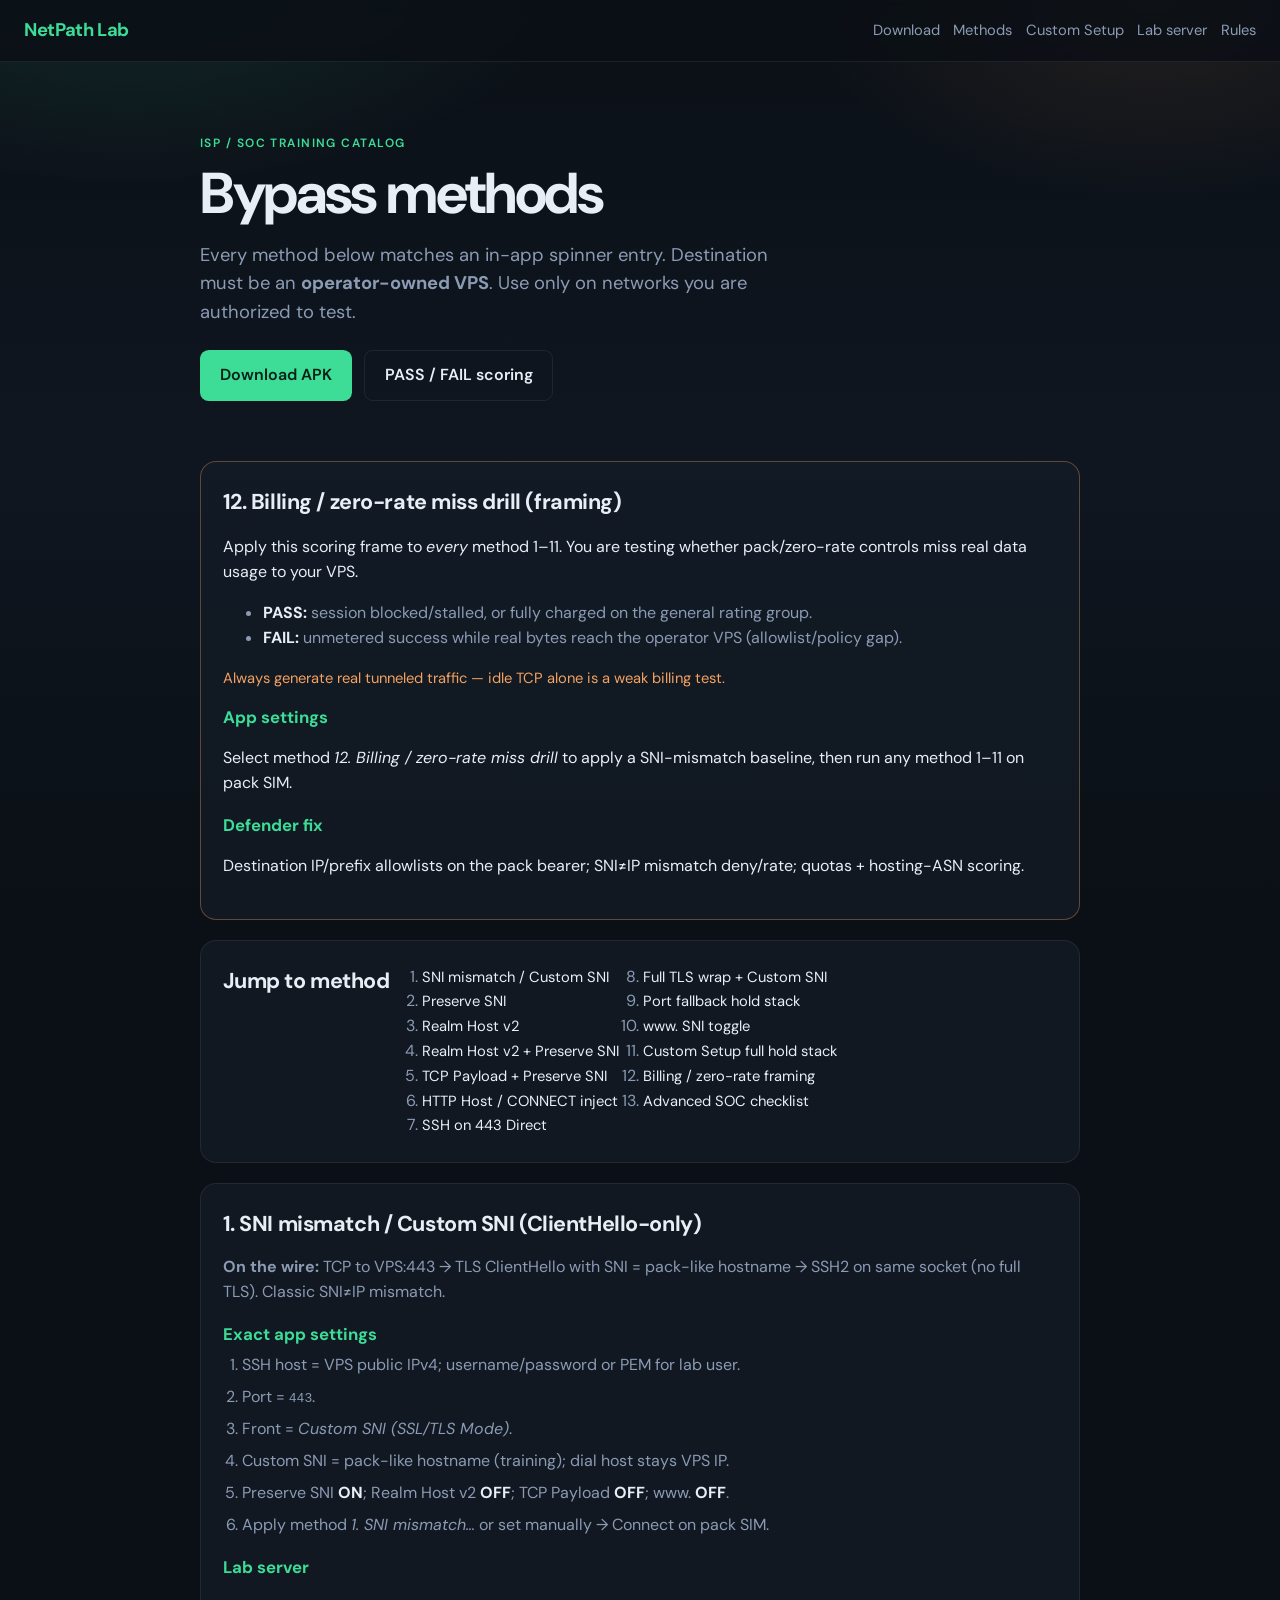
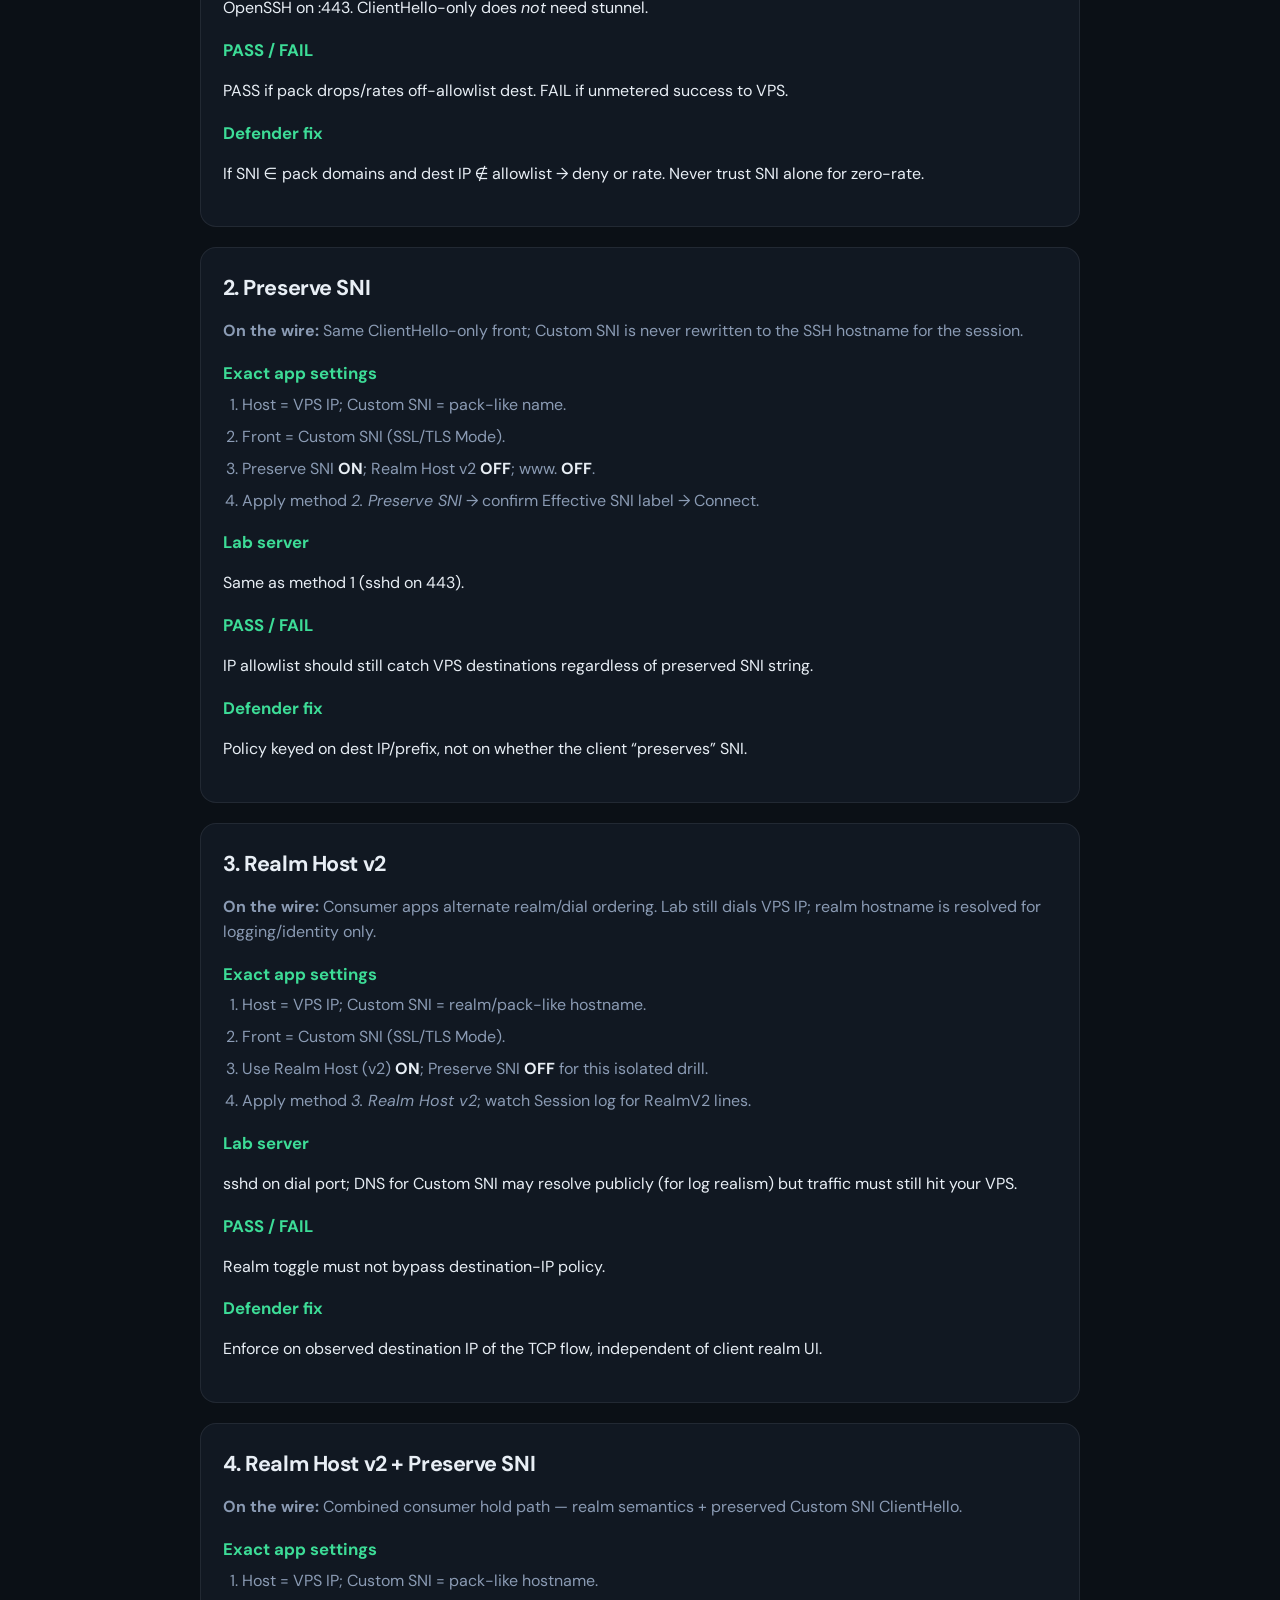
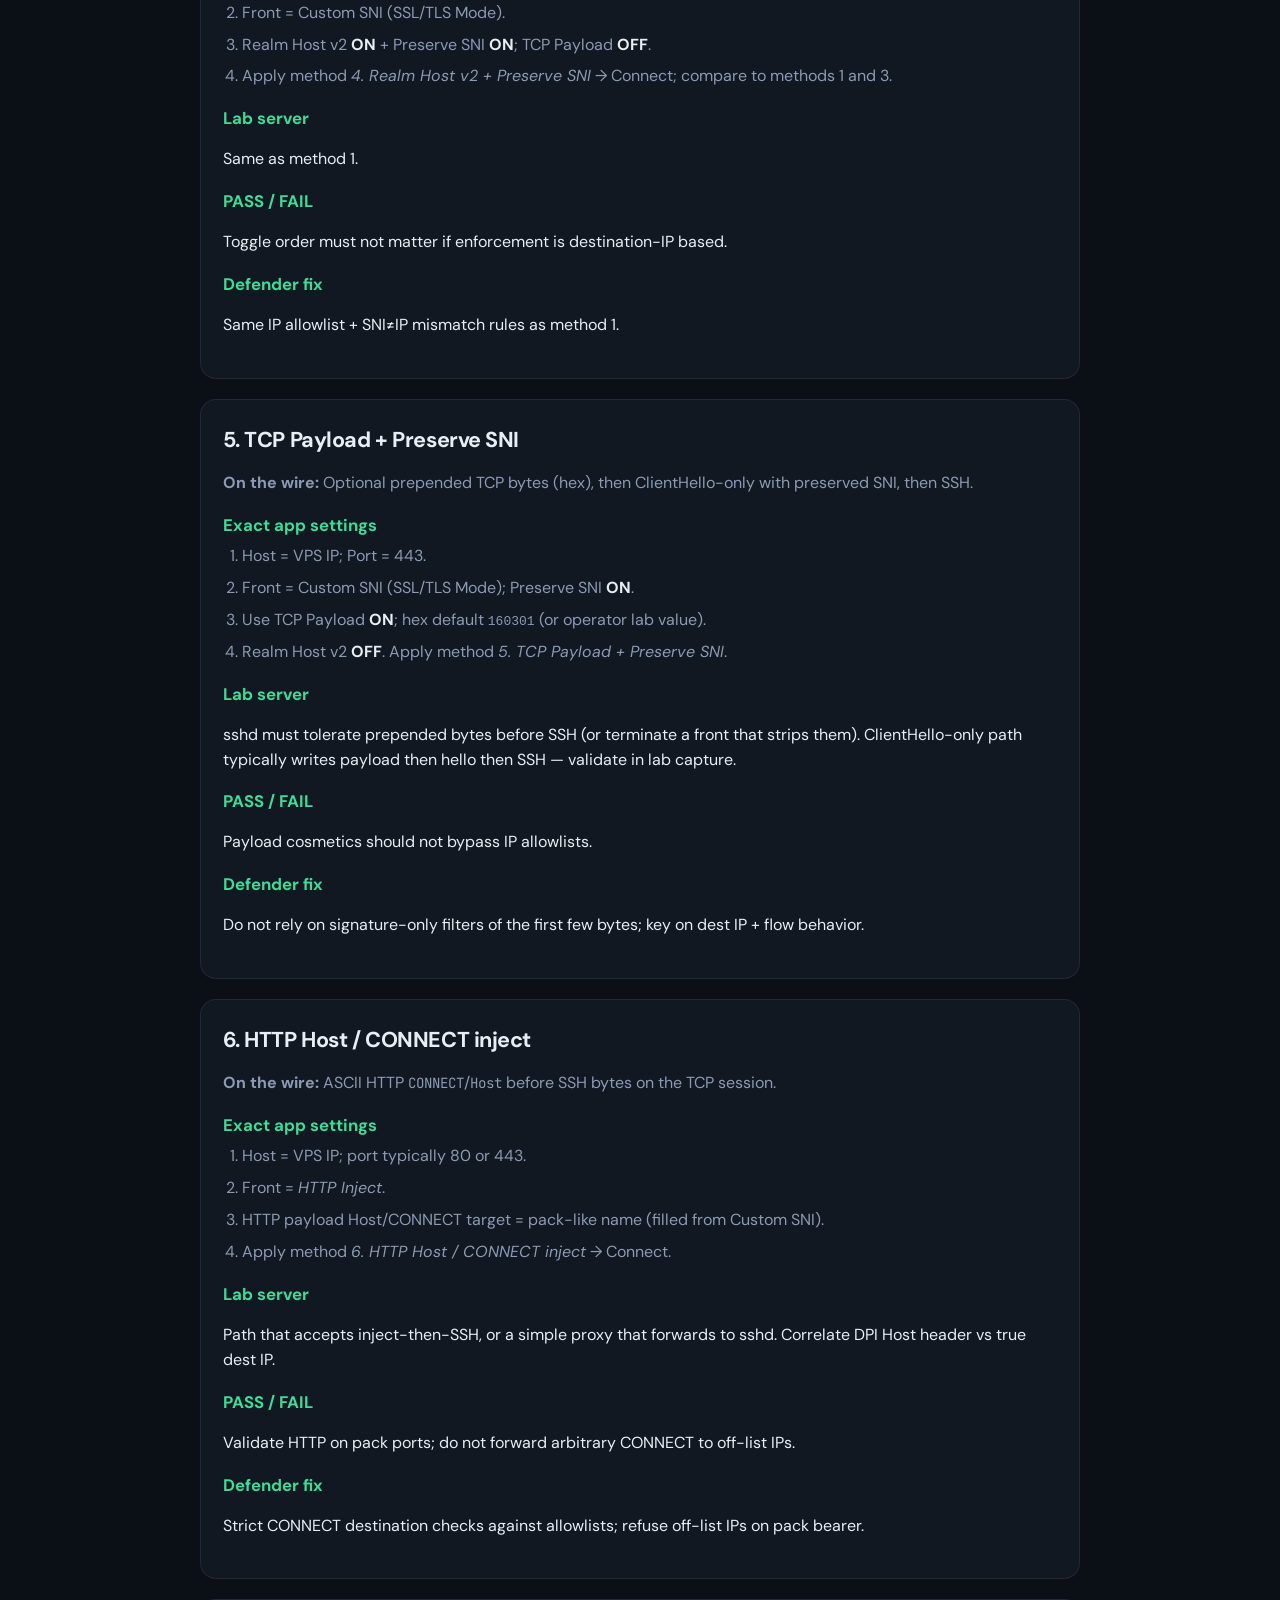
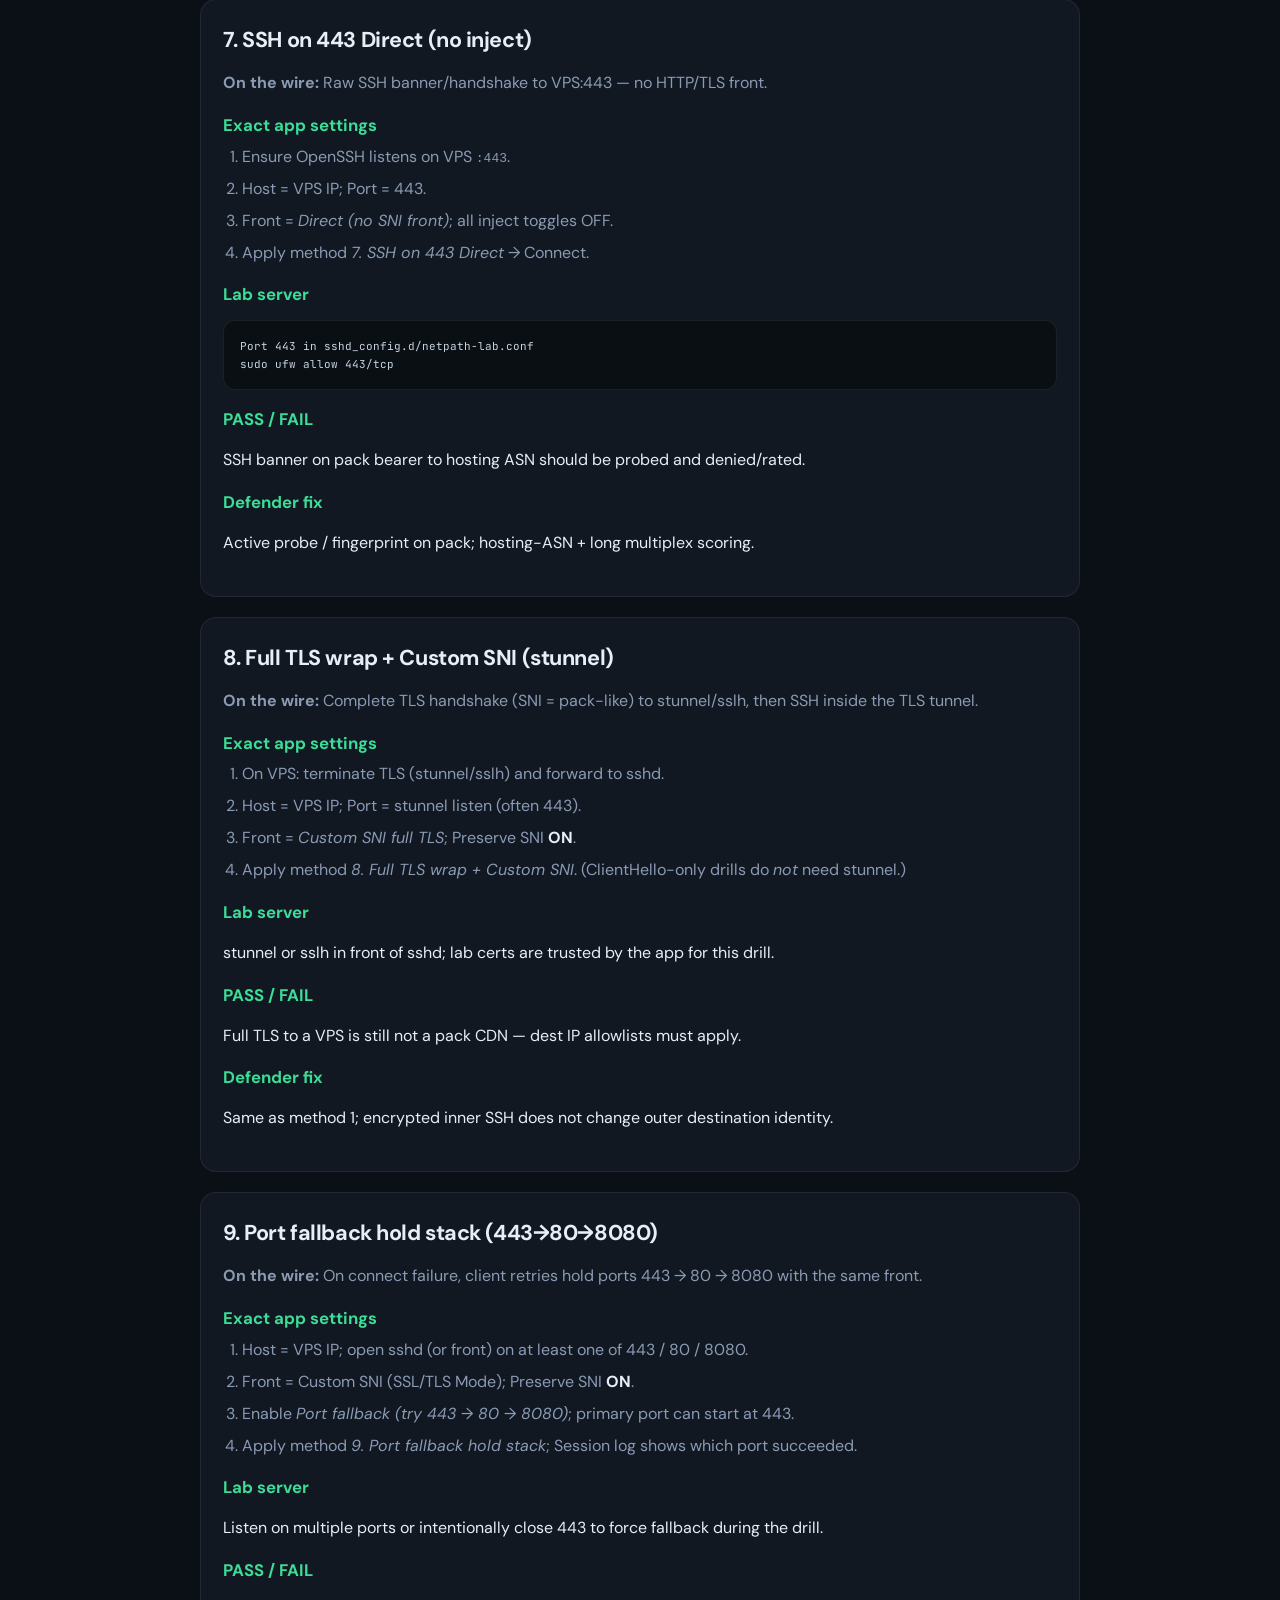
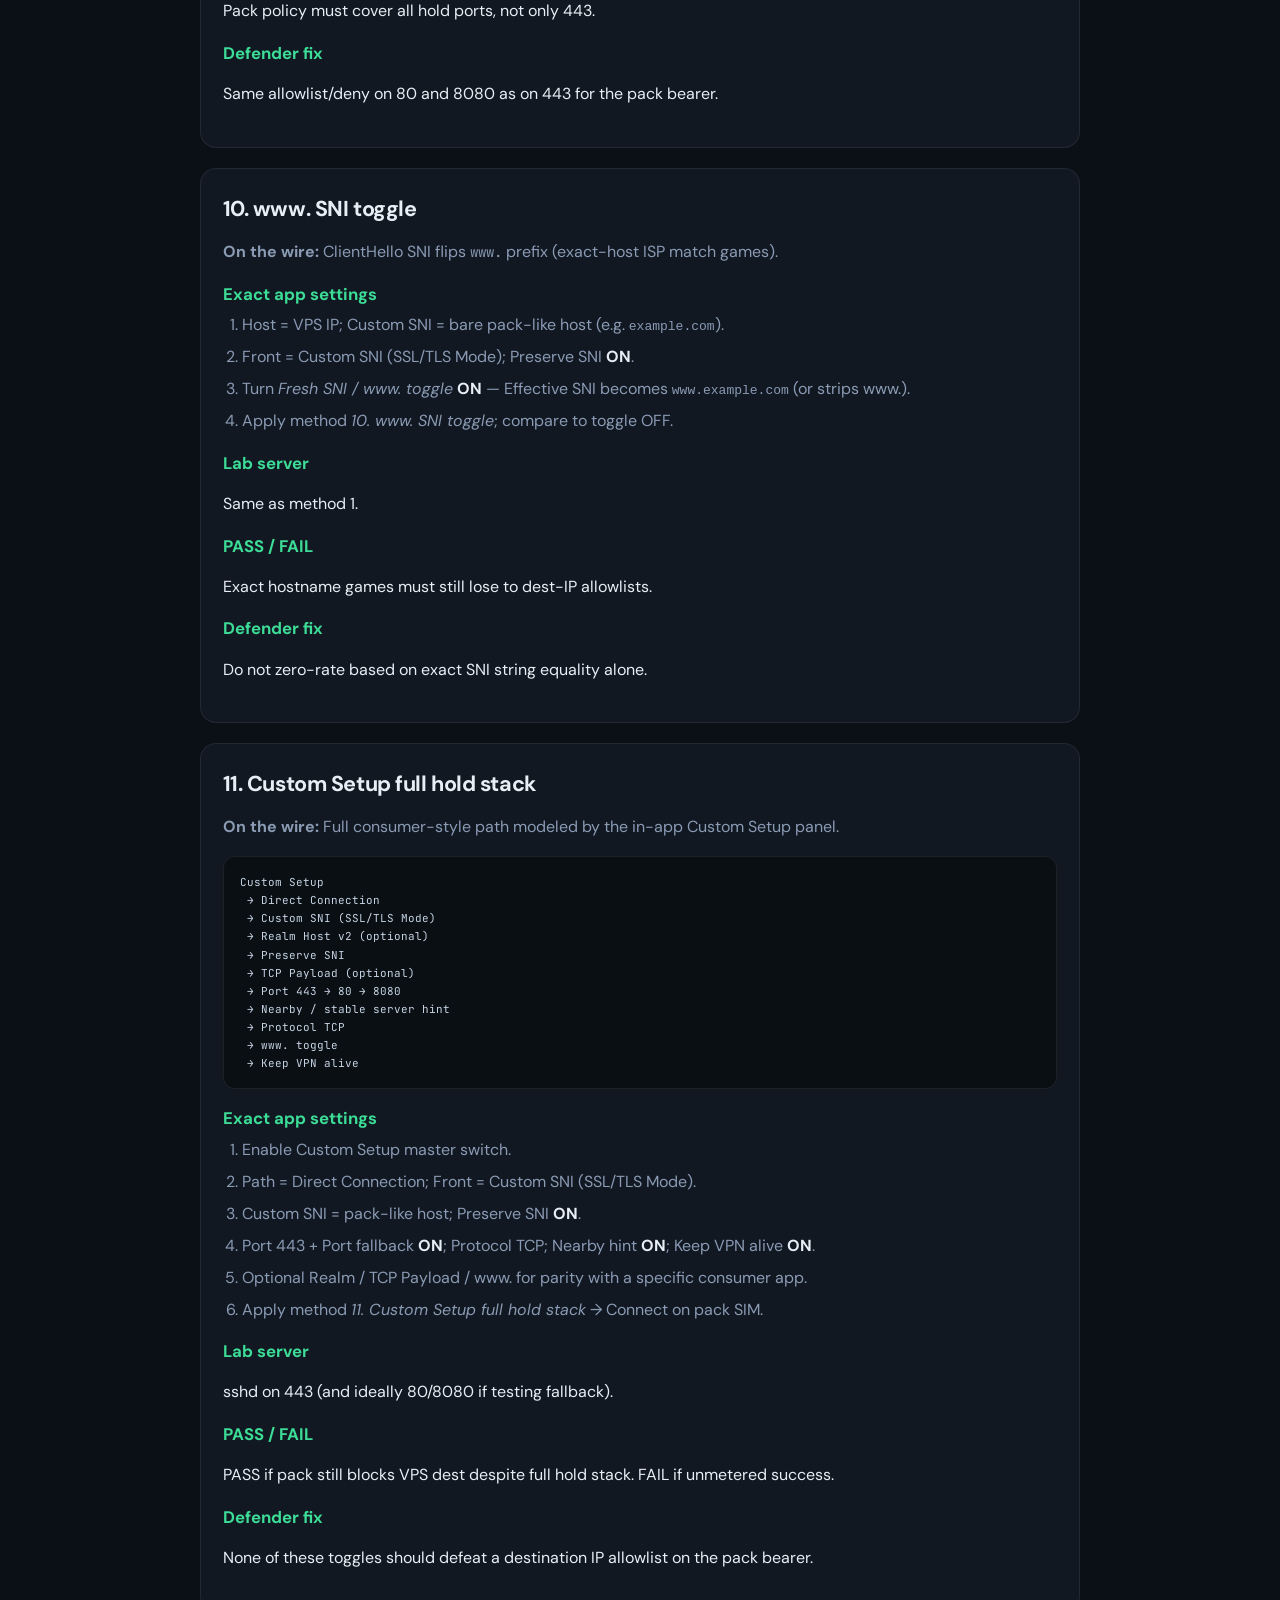
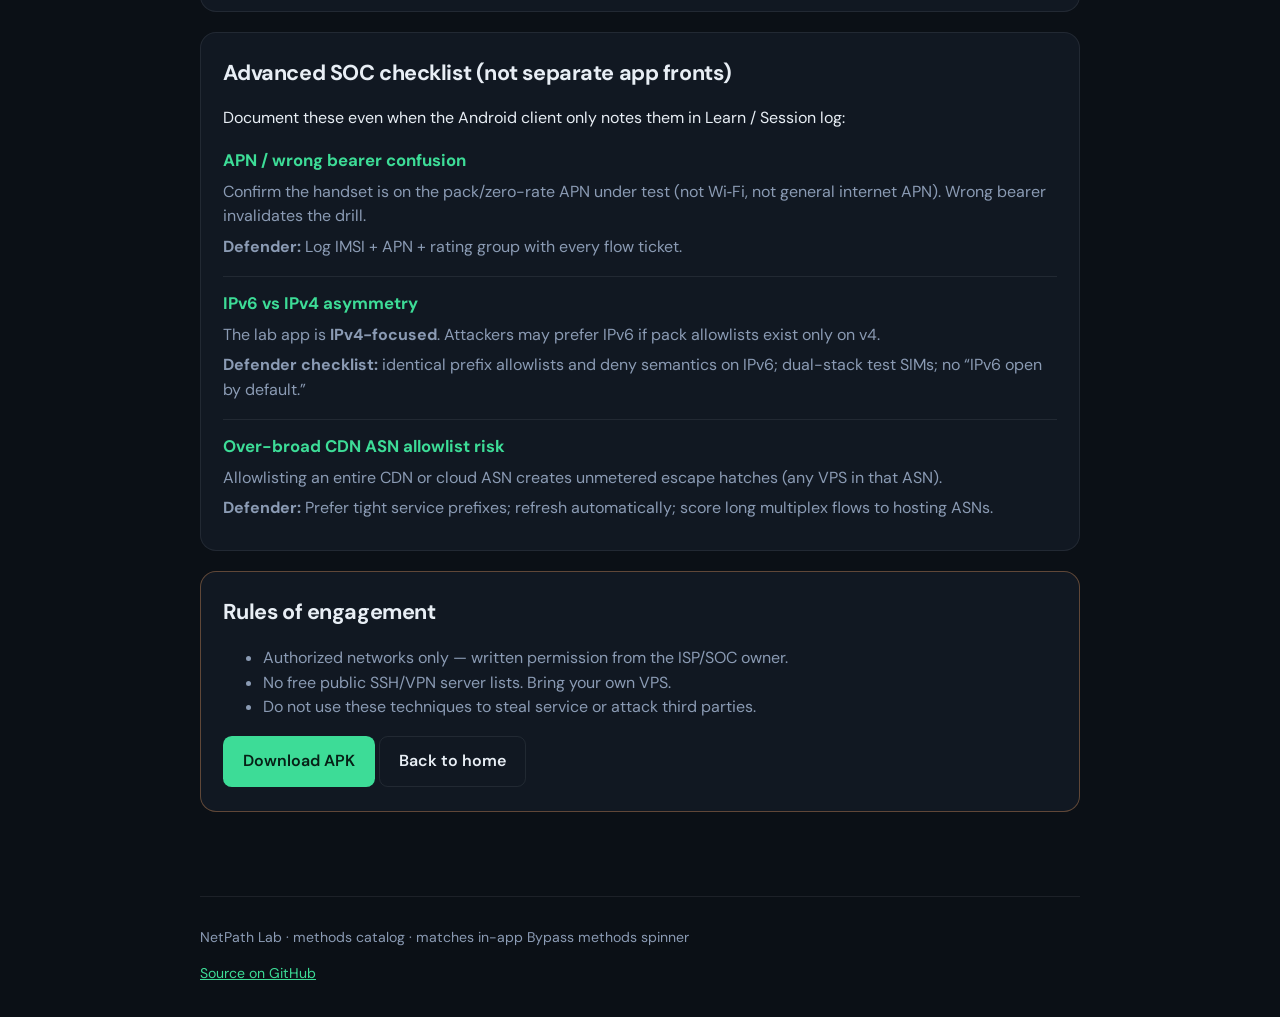
==== docs/methods.html @ 910fdc71 "Expose all billing-evasion lab methods in app and Pages docs. Add selectable methods 1-12 with PASS/" ====
<!DOCTYPE html>
<html lang="en">
<head>
  <meta charset="utf-8" />
  <meta name="viewport" content="width=device-width, initial-scale=1" />
  <title>Bypass methods — NetPath Lab</title>
  <meta name="description" content="Authorized ISP lab: configuration how-to for every NetPath Lab billing-evasion drill method." />
  <link rel="preconnect" href="https://fonts.googleapis.com" />
  <link rel="preconnect" href="https://fonts.gstatic.com" crossorigin />
  <link href="https://fonts.googleapis.com/css2?family=DM+Sans:ital,opsz,wght@0,9..40,400;0,9..40,600;0,9..40,700;1,9..40,400&family=JetBrains+Mono:wght@400;500&display=swap" rel="stylesheet" />
  <link rel="stylesheet" href="styles.css" />
</head>
<body>
  <div class="bg"></div>
  <header class="top">
    <a class="brand" href="index.html">NetPath Lab</a>
    <nav>
      <a href="index.html#download">Download</a>
      <a href="methods.html">Methods</a>
      <a href="index.html#stack">Custom Setup</a>
      <a href="index.html#server">Lab server</a>
      <a href="index.html#roe">Rules</a>
    </nav>
  </header>

  <main>
    <section class="hero">
      <p class="eyebrow">ISP / SOC training catalog</p>
      <h1>Bypass methods</h1>
      <p class="lede">
        Every method below matches an in-app spinner entry. Destination must be an
        <strong>operator-owned VPS</strong>. Use only on networks you are authorized to test.
      </p>
      <div class="cta">
        <a class="btn primary" href="downloads/netpath-lab.apk" download>Download APK</a>
        <a class="btn ghost" href="#scoring">PASS / FAIL scoring</a>
      </div>
    </section>

    <section id="scoring" class="panel warn">
      <h2>12. Billing / zero-rate miss drill (framing)</h2>
      <p>
        Apply this scoring frame to <em>every</em> method 1–11. You are testing whether pack/zero-rate
        controls miss real data usage to your VPS.
      </p>
      <ul>
        <li><strong>PASS:</strong> session blocked/stalled, or fully charged on the general rating group.</li>
        <li><strong>FAIL:</strong> unmetered success while real bytes reach the operator VPS (allowlist/policy gap).</li>
      </ul>
      <p class="note">Always generate real tunneled traffic — idle TCP alone is a weak billing test.</p>
      <h3>App settings</h3>
      <p>Select method <em>12. Billing / zero-rate miss drill</em> to apply a SNI-mismatch baseline, then run any method 1–11 on pack SIM.</p>
      <h3>Defender fix</h3>
      <p>Destination IP/prefix allowlists on the pack bearer; SNI≠IP mismatch deny/rate; quotas + hosting-ASN scoring.</p>
    </section>

    <nav class="toc panel">
      <h2>Jump to method</h2>
      <ol class="toc-list">
        <li><a href="#m1">SNI mismatch / Custom SNI</a></li>
        <li><a href="#m2">Preserve SNI</a></li>
        <li><a href="#m3">Realm Host v2</a></li>
        <li><a href="#m4">Realm Host v2 + Preserve SNI</a></li>
        <li><a href="#m5">TCP Payload + Preserve SNI</a></li>
        <li><a href="#m6">HTTP Host / CONNECT inject</a></li>
        <li><a href="#m7">SSH on 443 Direct</a></li>
        <li><a href="#m8">Full TLS wrap + Custom SNI</a></li>
        <li><a href="#m9">Port fallback hold stack</a></li>
        <li><a href="#m10">www. SNI toggle</a></li>
        <li><a href="#m11">Custom Setup full hold stack</a></li>
        <li><a href="#scoring">Billing / zero-rate framing</a></li>
        <li><a href="#advanced">Advanced SOC checklist</a></li>
      </ol>
    </nav>

    <article id="m1" class="panel method">
      <h2>1. SNI mismatch / Custom SNI (ClientHello-only)</h2>
      <p class="wire"><strong>On the wire:</strong> TCP to VPS:443 → TLS ClientHello with SNI = pack-like hostname → SSH2 on same socket (no full TLS). Classic SNI≠IP mismatch.</p>
      <h3>Exact app settings</h3>
      <ol class="steps">
        <li>SSH host = VPS public IPv4; username/password or PEM for lab user.</li>
        <li>Port = <code>443</code>.</li>
        <li>Front = <em>Custom SNI (SSL/TLS Mode)</em>.</li>
        <li>Custom SNI = pack-like hostname (training); dial host stays VPS IP.</li>
        <li>Preserve SNI <strong>ON</strong>; Realm Host v2 <strong>OFF</strong>; TCP Payload <strong>OFF</strong>; www. <strong>OFF</strong>.</li>
        <li>Apply method <em>1. SNI mismatch…</em> or set manually → Connect on pack SIM.</li>
      </ol>
      <h3>Lab server</h3>
      <p>OpenSSH on :443. ClientHello-only does <em>not</em> need stunnel.</p>
      <h3>PASS / FAIL</h3>
      <p>PASS if pack drops/rates off-allowlist dest. FAIL if unmetered success to VPS.</p>
      <h3>Defender fix</h3>
      <p>If SNI ∈ pack domains and dest IP ∉ allowlist → deny or rate. Never trust SNI alone for zero-rate.</p>
    </article>

    <article id="m2" class="panel method">
      <h2>2. Preserve SNI</h2>
      <p class="wire"><strong>On the wire:</strong> Same ClientHello-only front; Custom SNI is never rewritten to the SSH hostname for the session.</p>
      <h3>Exact app settings</h3>
      <ol class="steps">
        <li>Host = VPS IP; Custom SNI = pack-like name.</li>
        <li>Front = Custom SNI (SSL/TLS Mode).</li>
        <li>Preserve SNI <strong>ON</strong>; Realm Host v2 <strong>OFF</strong>; www. <strong>OFF</strong>.</li>
        <li>Apply method <em>2. Preserve SNI</em> → confirm Effective SNI label → Connect.</li>
      </ol>
      <h3>Lab server</h3>
      <p>Same as method 1 (sshd on 443).</p>
      <h3>PASS / FAIL</h3>
      <p>IP allowlist should still catch VPS destinations regardless of preserved SNI string.</p>
      <h3>Defender fix</h3>
      <p>Policy keyed on dest IP/prefix, not on whether the client “preserves” SNI.</p>
    </article>

    <article id="m3" class="panel method">
      <h2>3. Realm Host v2</h2>
      <p class="wire"><strong>On the wire:</strong> Consumer apps alternate realm/dial ordering. Lab still dials VPS IP; realm hostname is resolved for logging/identity only.</p>
      <h3>Exact app settings</h3>
      <ol class="steps">
        <li>Host = VPS IP; Custom SNI = realm/pack-like hostname.</li>
        <li>Front = Custom SNI (SSL/TLS Mode).</li>
        <li>Use Realm Host (v2) <strong>ON</strong>; Preserve SNI <strong>OFF</strong> for this isolated drill.</li>
        <li>Apply method <em>3. Realm Host v2</em>; watch Session log for RealmV2 lines.</li>
      </ol>
      <h3>Lab server</h3>
      <p>sshd on dial port; DNS for Custom SNI may resolve publicly (for log realism) but traffic must still hit your VPS.</p>
      <h3>PASS / FAIL</h3>
      <p>Realm toggle must not bypass destination-IP policy.</p>
      <h3>Defender fix</h3>
      <p>Enforce on observed destination IP of the TCP flow, independent of client realm UI.</p>
    </article>

    <article id="m4" class="panel method">
      <h2>4. Realm Host v2 + Preserve SNI</h2>
      <p class="wire"><strong>On the wire:</strong> Combined consumer hold path — realm semantics + preserved Custom SNI ClientHello.</p>
      <h3>Exact app settings</h3>
      <ol class="steps">
        <li>Host = VPS IP; Custom SNI = pack-like hostname.</li>
        <li>Front = Custom SNI (SSL/TLS Mode).</li>
        <li>Realm Host v2 <strong>ON</strong> + Preserve SNI <strong>ON</strong>; TCP Payload <strong>OFF</strong>.</li>
        <li>Apply method <em>4. Realm Host v2 + Preserve SNI</em> → Connect; compare to methods 1 and 3.</li>
      </ol>
      <h3>Lab server</h3>
      <p>Same as method 1.</p>
      <h3>PASS / FAIL</h3>
      <p>Toggle order must not matter if enforcement is destination-IP based.</p>
      <h3>Defender fix</h3>
      <p>Same IP allowlist + SNI≠IP mismatch rules as method 1.</p>
    </article>

    <article id="m5" class="panel method">
      <h2>5. TCP Payload + Preserve SNI</h2>
      <p class="wire"><strong>On the wire:</strong> Optional prepended TCP bytes (hex), then ClientHello-only with preserved SNI, then SSH.</p>
      <h3>Exact app settings</h3>
      <ol class="steps">
        <li>Host = VPS IP; Port = 443.</li>
        <li>Front = Custom SNI (SSL/TLS Mode); Preserve SNI <strong>ON</strong>.</li>
        <li>Use TCP Payload <strong>ON</strong>; hex default <code>160301</code> (or operator lab value).</li>
        <li>Realm Host v2 <strong>OFF</strong>. Apply method <em>5. TCP Payload + Preserve SNI</em>.</li>
      </ol>
      <h3>Lab server</h3>
      <p>sshd must tolerate prepended bytes before SSH (or terminate a front that strips them). ClientHello-only path typically writes payload then hello then SSH — validate in lab capture.</p>
      <h3>PASS / FAIL</h3>
      <p>Payload cosmetics should not bypass IP allowlists.</p>
      <h3>Defender fix</h3>
      <p>Do not rely on signature-only filters of the first few bytes; key on dest IP + flow behavior.</p>
    </article>

    <article id="m6" class="panel method">
      <h2>6. HTTP Host / CONNECT inject</h2>
      <p class="wire"><strong>On the wire:</strong> ASCII HTTP <code>CONNECT</code>/<code>Host</code> before SSH bytes on the TCP session.</p>
      <h3>Exact app settings</h3>
      <ol class="steps">
        <li>Host = VPS IP; port typically 80 or 443.</li>
        <li>Front = <em>HTTP Inject</em>.</li>
        <li>HTTP payload Host/CONNECT target = pack-like name (filled from Custom SNI).</li>
        <li>Apply method <em>6. HTTP Host / CONNECT inject</em> → Connect.</li>
      </ol>
      <h3>Lab server</h3>
      <p>Path that accepts inject-then-SSH, or a simple proxy that forwards to sshd. Correlate DPI Host header vs true dest IP.</p>
      <h3>PASS / FAIL</h3>
      <p>Validate HTTP on pack ports; do not forward arbitrary CONNECT to off-list IPs.</p>
      <h3>Defender fix</h3>
      <p>Strict CONNECT destination checks against allowlists; refuse off-list IPs on pack bearer.</p>
    </article>

    <article id="m7" class="panel method">
      <h2>7. SSH on 443 Direct (no inject)</h2>
      <p class="wire"><strong>On the wire:</strong> Raw SSH banner/handshake to VPS:443 — no HTTP/TLS front.</p>
      <h3>Exact app settings</h3>
      <ol class="steps">
        <li>Ensure OpenSSH listens on VPS <code>:443</code>.</li>
        <li>Host = VPS IP; Port = 443.</li>
        <li>Front = <em>Direct (no SNI front)</em>; all inject toggles OFF.</li>
        <li>Apply method <em>7. SSH on 443 Direct</em> → Connect.</li>
      </ol>
      <h3>Lab server</h3>
      <pre class="code"><code>Port 443 in sshd_config.d/netpath-lab.conf
sudo ufw allow 443/tcp</code></pre>
      <h3>PASS / FAIL</h3>
      <p>SSH banner on pack bearer to hosting ASN should be probed and denied/rated.</p>
      <h3>Defender fix</h3>
      <p>Active probe / fingerprint on pack; hosting-ASN + long multiplex scoring.</p>
    </article>

    <article id="m8" class="panel method">
      <h2>8. Full TLS wrap + Custom SNI (stunnel)</h2>
      <p class="wire"><strong>On the wire:</strong> Complete TLS handshake (SNI = pack-like) to stunnel/sslh, then SSH inside the TLS tunnel.</p>
      <h3>Exact app settings</h3>
      <ol class="steps">
        <li>On VPS: terminate TLS (stunnel/sslh) and forward to sshd.</li>
        <li>Host = VPS IP; Port = stunnel listen (often 443).</li>
        <li>Front = <em>Custom SNI full TLS</em>; Preserve SNI <strong>ON</strong>.</li>
        <li>Apply method <em>8. Full TLS wrap + Custom SNI</em>. (ClientHello-only drills do <em>not</em> need stunnel.)</li>
      </ol>
      <h3>Lab server</h3>
      <p>stunnel or sslh in front of sshd; lab certs are trusted by the app for this drill.</p>
      <h3>PASS / FAIL</h3>
      <p>Full TLS to a VPS is still not a pack CDN — dest IP allowlists must apply.</p>
      <h3>Defender fix</h3>
      <p>Same as method 1; encrypted inner SSH does not change outer destination identity.</p>
    </article>

    <article id="m9" class="panel method">
      <h2>9. Port fallback hold stack (443→80→8080)</h2>
      <p class="wire"><strong>On the wire:</strong> On connect failure, client retries hold ports 443 → 80 → 8080 with the same front.</p>
      <h3>Exact app settings</h3>
      <ol class="steps">
        <li>Host = VPS IP; open sshd (or front) on at least one of 443 / 80 / 8080.</li>
        <li>Front = Custom SNI (SSL/TLS Mode); Preserve SNI <strong>ON</strong>.</li>
        <li>Enable <em>Port fallback (try 443 → 80 → 8080)</em>; primary port can start at 443.</li>
        <li>Apply method <em>9. Port fallback hold stack</em>; Session log shows which port succeeded.</li>
      </ol>
      <h3>Lab server</h3>
      <p>Listen on multiple ports or intentionally close 443 to force fallback during the drill.</p>
      <h3>PASS / FAIL</h3>
      <p>Pack policy must cover all hold ports, not only 443.</p>
      <h3>Defender fix</h3>
      <p>Same allowlist/deny on 80 and 8080 as on 443 for the pack bearer.</p>
    </article>

    <article id="m10" class="panel method">
      <h2>10. www. SNI toggle</h2>
      <p class="wire"><strong>On the wire:</strong> ClientHello SNI flips <code>www.</code> prefix (exact-host ISP match games).</p>
      <h3>Exact app settings</h3>
      <ol class="steps">
        <li>Host = VPS IP; Custom SNI = bare pack-like host (e.g. <code>example.com</code>).</li>
        <li>Front = Custom SNI (SSL/TLS Mode); Preserve SNI <strong>ON</strong>.</li>
        <li>Turn <em>Fresh SNI / www. toggle</em> <strong>ON</strong> — Effective SNI becomes <code>www.example.com</code> (or strips www.).</li>
        <li>Apply method <em>10. www. SNI toggle</em>; compare to toggle OFF.</li>
      </ol>
      <h3>Lab server</h3>
      <p>Same as method 1.</p>
      <h3>PASS / FAIL</h3>
      <p>Exact hostname games must still lose to dest-IP allowlists.</p>
      <h3>Defender fix</h3>
      <p>Do not zero-rate based on exact SNI string equality alone.</p>
    </article>

    <article id="m11" class="panel method">
      <h2>11. Custom Setup full hold stack</h2>
      <p class="wire"><strong>On the wire:</strong> Full consumer-style path modeled by the in-app Custom Setup panel.</p>
      <pre class="stack"><code>Custom Setup
 → Direct Connection
 → Custom SNI (SSL/TLS Mode)
 → Realm Host v2 (optional)
 → Preserve SNI
 → TCP Payload (optional)
 → Port 443 → 80 → 8080
 → Nearby / stable server hint
 → Protocol TCP
 → www. toggle
 → Keep VPN alive</code></pre>
      <h3>Exact app settings</h3>
      <ol class="steps">
        <li>Enable Custom Setup master switch.</li>
        <li>Path = Direct Connection; Front = Custom SNI (SSL/TLS Mode).</li>
        <li>Custom SNI = pack-like host; Preserve SNI <strong>ON</strong>.</li>
        <li>Port 443 + Port fallback <strong>ON</strong>; Protocol TCP; Nearby hint <strong>ON</strong>; Keep VPN alive <strong>ON</strong>.</li>
        <li>Optional Realm / TCP Payload / www. for parity with a specific consumer app.</li>
        <li>Apply method <em>11. Custom Setup full hold stack</em> → Connect on pack SIM.</li>
      </ol>
      <h3>Lab server</h3>
      <p>sshd on 443 (and ideally 80/8080 if testing fallback).</p>
      <h3>PASS / FAIL</h3>
      <p>PASS if pack still blocks VPS dest despite full hold stack. FAIL if unmetered success.</p>
      <h3>Defender fix</h3>
      <p>None of these toggles should defeat a destination IP allowlist on the pack bearer.</p>
    </article>

    <section id="advanced" class="panel">
      <h2>Advanced SOC checklist (not separate app fronts)</h2>
      <p>Document these even when the Android client only notes them in Learn / Session log:</p>
      <article class="adv">
        <h3>APN / wrong bearer confusion</h3>
        <p>Confirm the handset is on the pack/zero-rate APN under test (not Wi‑Fi, not general internet APN). Wrong bearer invalidates the drill.</p>
        <p><strong>Defender:</strong> Log IMSI + APN + rating group with every flow ticket.</p>
      </article>
      <article class="adv">
        <h3>IPv6 vs IPv4 asymmetry</h3>
        <p>The lab app is <strong>IPv4-focused</strong>. Attackers may prefer IPv6 if pack allowlists exist only on v4.</p>
        <p><strong>Defender checklist:</strong> identical prefix allowlists and deny semantics on IPv6; dual-stack test SIMs; no “IPv6 open by default.”</p>
      </article>
      <article class="adv">
        <h3>Over-broad CDN ASN allowlist risk</h3>
        <p>Allowlisting an entire CDN or cloud ASN creates unmetered escape hatches (any VPS in that ASN).</p>
        <p><strong>Defender:</strong> Prefer tight service prefixes; refresh automatically; score long multiplex flows to hosting ASNs.</p>
      </article>
    </section>

    <section class="panel warn" id="roe">
      <h2>Rules of engagement</h2>
      <ul>
        <li>Authorized networks only — written permission from the ISP/SOC owner.</li>
        <li>No free public SSH/VPN server lists. Bring your own VPS.</li>
        <li>Do not use these techniques to steal service or attack third parties.</li>
      </ul>
      <a class="btn primary" href="downloads/netpath-lab.apk" download>Download APK</a>
      <a class="btn ghost" href="index.html">Back to home</a>
    </section>
  </main>

  <footer>
    <p>NetPath Lab · methods catalog · matches in-app Bypass methods spinner</p>
    <p><a href="https://github.com/bbscalton/netpath-lab">Source on GitHub</a></p>
  </footer>
</body>
</html>
---- docs/styles.css ----
:root {
  --bg: #0b1016;
  --surface: #141c27;
  --text: #e8eef5;
  --muted: #8b9bb4;
  --accent: #3ddc97;
  --warn: #f4a261;
  --danger: #e76f51;
  --line: rgba(232, 238, 245, 0.08);
  --font: "DM Sans", system-ui, sans-serif;
  --mono: "JetBrains Mono", ui-monospace, monospace;
}

* { box-sizing: border-box; }
html { scroll-behavior: smooth; }
body {
  margin: 0;
  font-family: var(--font);
  color: var(--text);
  background: var(--bg);
  line-height: 1.55;
  min-height: 100vh;
}

.bg {
  position: fixed;
  inset: 0;
  z-index: -1;
  background:
    radial-gradient(900px 500px at 10% -10%, rgba(61, 220, 151, 0.16), transparent 55%),
    radial-gradient(700px 400px at 90% 0%, rgba(244, 162, 97, 0.1), transparent 50%),
    linear-gradient(180deg, #0b1016 0%, #0f1620 50%, #0b1016 100%);
}

.top {
  display: flex;
  align-items: center;
  justify-content: space-between;
  gap: 1rem;
  padding: 1rem 1.5rem;
  border-bottom: 1px solid var(--line);
  backdrop-filter: blur(8px);
  position: sticky;
  top: 0;
  background: rgba(11, 16, 22, 0.85);
  z-index: 10;
}

.brand {
  color: var(--accent);
  font-weight: 700;
  letter-spacing: -0.02em;
  text-decoration: none;
  font-size: 1.15rem;
}

nav {
  display: flex;
  flex-wrap: wrap;
  gap: 0.85rem;
}
nav a {
  color: var(--muted);
  text-decoration: none;
  font-size: 0.92rem;
}
nav a:hover { color: var(--text); }

main {
  width: min(880px, calc(100% - 2rem));
  margin: 0 auto;
  padding: 2.5rem 0 4rem;
}

.hero {
  padding: 2rem 0 3rem;
  animation: rise 0.7s ease both;
}
.eyebrow {
  color: var(--accent);
  text-transform: uppercase;
  letter-spacing: 0.12em;
  font-size: 0.75rem;
  font-weight: 600;
  margin: 0 0 0.75rem;
}
h1 {
  font-size: clamp(2.4rem, 6vw, 3.6rem);
  letter-spacing: -0.04em;
  line-height: 1.05;
  margin: 0 0 1rem;
}
.lede {
  font-size: 1.15rem;
  color: var(--muted);
  max-width: 38rem;
  margin: 0 0 1.5rem;
}
.cta { display: flex; flex-wrap: wrap; gap: 0.75rem; margin-bottom: 0.75rem; }
.meta { color: var(--muted); font-size: 0.9rem; }
.meta code, pre code, p code {
  font-family: var(--mono);
  font-size: 0.88em;
}

.btn {
  display: inline-flex;
  align-items: center;
  justify-content: center;
  padding: 0.75rem 1.2rem;
  border-radius: 0.55rem;
  text-decoration: none;
  font-weight: 600;
  border: 1px solid transparent;
  transition: transform 0.15s ease, background 0.15s ease;
}
.btn:hover { transform: translateY(-1px); }
.btn.primary {
  background: var(--accent);
  color: #062016;
}
.btn.ghost {
  border-color: var(--line);
  color: var(--text);
  background: transparent;
}

.panel {
  background: rgba(20, 28, 39, 0.72);
  border: 1px solid var(--line);
  border-radius: 1rem;
  padding: 1.5rem 1.35rem;
  margin-bottom: 1.25rem;
  animation: rise 0.8s ease both;
}
.panel.warn { border-color: rgba(244, 162, 97, 0.35); }
.panel h2 {
  margin: 0 0 0.85rem;
  letter-spacing: -0.02em;
  font-size: 1.35rem;
}
.panel h3 {
  margin: 0 0 0.4rem;
  font-size: 1.05rem;
  color: var(--accent);
}

.steps { margin: 0 0 1rem; padding-left: 1.2rem; color: var(--muted); }
.steps li { margin-bottom: 0.45rem; }
.steps strong { color: var(--text); }
.note { color: var(--warn); font-size: 0.92rem; }

.grid {
  display: grid;
  grid-template-columns: repeat(auto-fit, minmax(180px, 1fr));
  gap: 1rem;
}
.grid article {
  background: rgba(11, 16, 22, 0.45);
  border: 1px solid var(--line);
  border-radius: 0.75rem;
  padding: 1rem;
}
.grid p { margin: 0; color: var(--muted); font-size: 0.92rem; }

pre.stack, pre.code {
  overflow-x: auto;
  background: #0a0f14;
  border: 1px solid var(--line);
  border-radius: 0.75rem;
  padding: 1rem;
  font-family: var(--mono);
  font-size: 0.78rem;
  line-height: 1.45;
  color: #c6d4e3;
}

ul { color: var(--muted); }
ul strong { color: var(--text); }

.method-index {
  color: var(--muted);
  padding-left: 1.2rem;
}
.method-index li { margin-bottom: 0.4rem; }
.method-index a {
  color: var(--text);
  text-decoration: none;
  border-bottom: 1px solid transparent;
}
.method-index a:hover {
  color: var(--accent);
  border-bottom-color: var(--accent);
}

.toc-list {
  columns: 2;
  gap: 1.5rem;
  color: var(--muted);
  padding-left: 1.2rem;
  margin: 0;
}
.toc-list a {
  color: var(--text);
  text-decoration: none;
}
.toc-list a:hover { color: var(--accent); }

.method .wire {
  color: var(--muted);
  margin-top: 0;
}
.method h3 {
  margin-top: 1rem;
}
.adv {
  margin-top: 1rem;
  padding: 0.85rem 0 0;
  border-top: 1px solid var(--line);
}
.adv:first-of-type { border-top: none; padding-top: 0; }
.adv p { color: var(--muted); margin: 0.35rem 0; }

footer {
  width: min(880px, calc(100% - 2rem));
  margin: 0 auto 2rem;
  padding-top: 1rem;
  border-top: 1px solid var(--line);
  color: var(--muted);
  font-size: 0.88rem;
}
footer a { color: var(--accent); }

@keyframes rise {
  from { opacity: 0; transform: translateY(10px); }
  to { opacity: 1; transform: none; }
}

@media (max-width: 640px) {
  .top { flex-direction: column; align-items: flex-start; }
  .toc-list { columns: 1; }
}
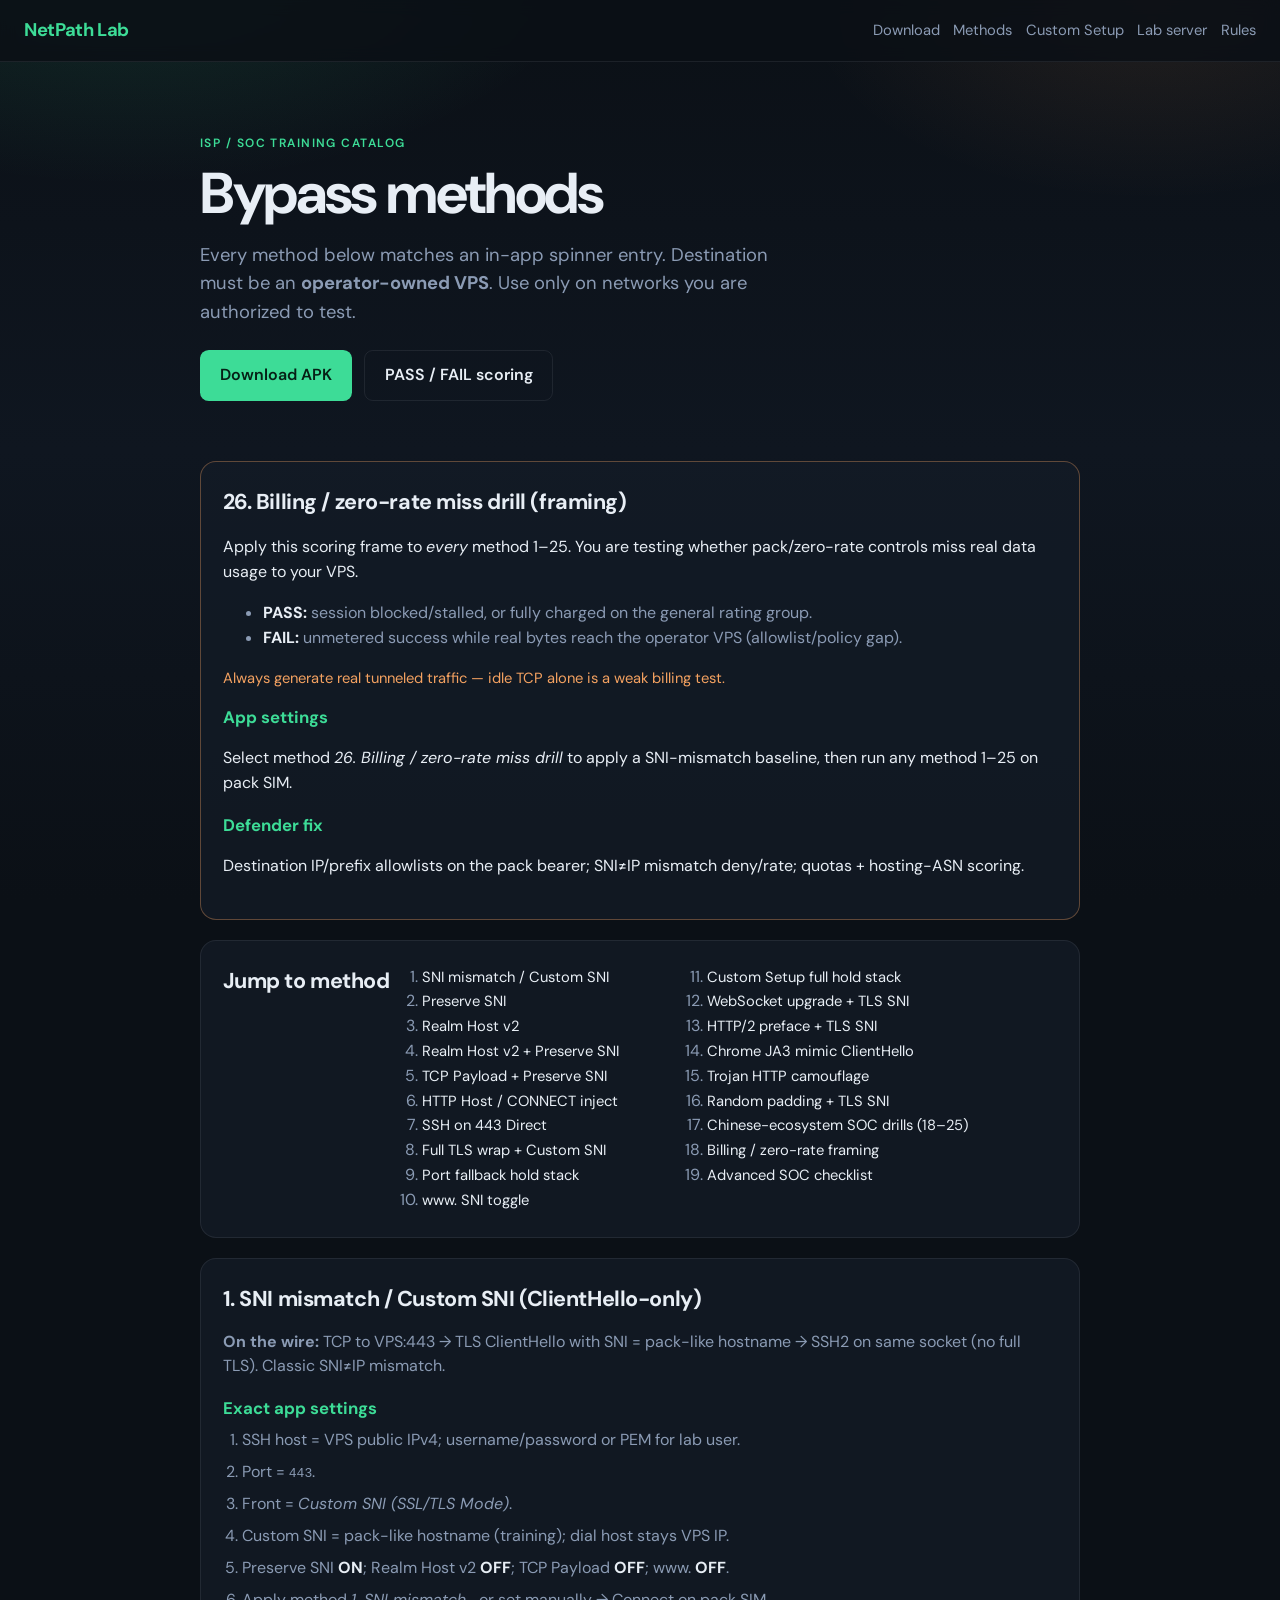
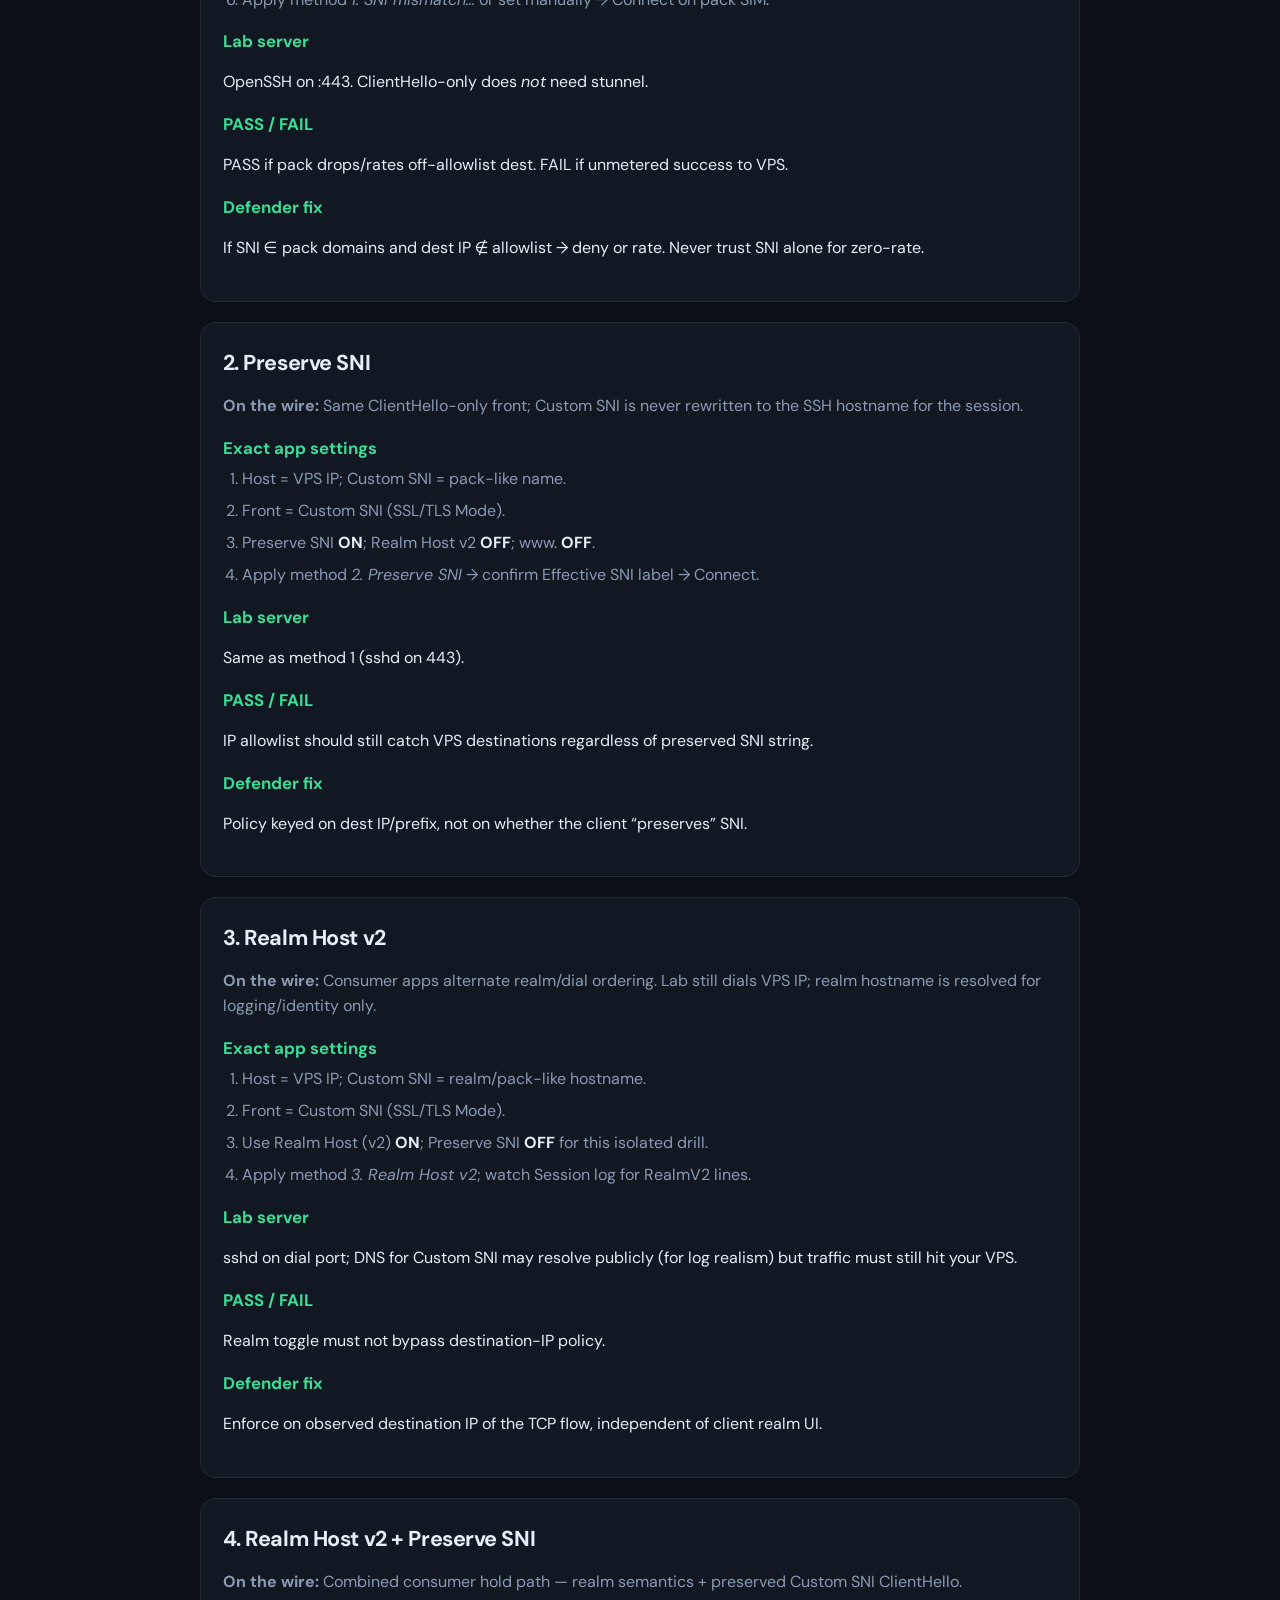
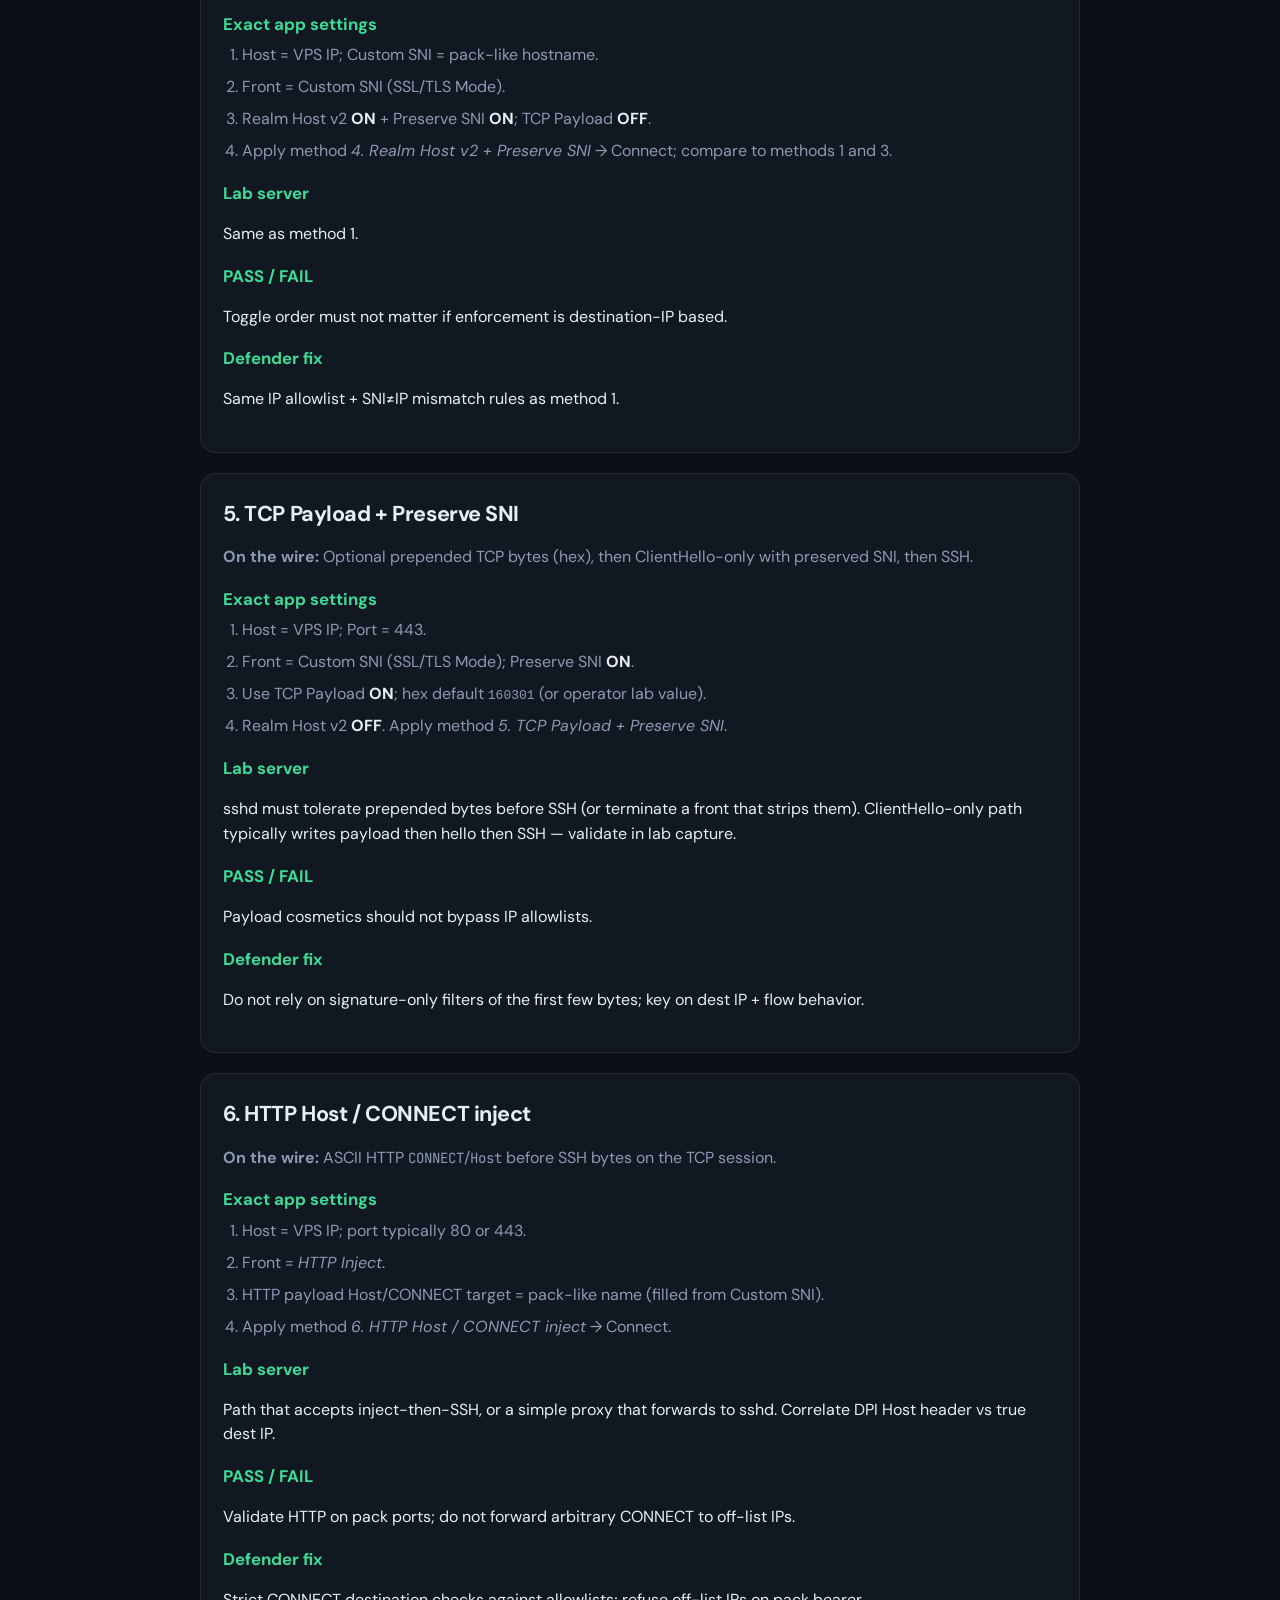
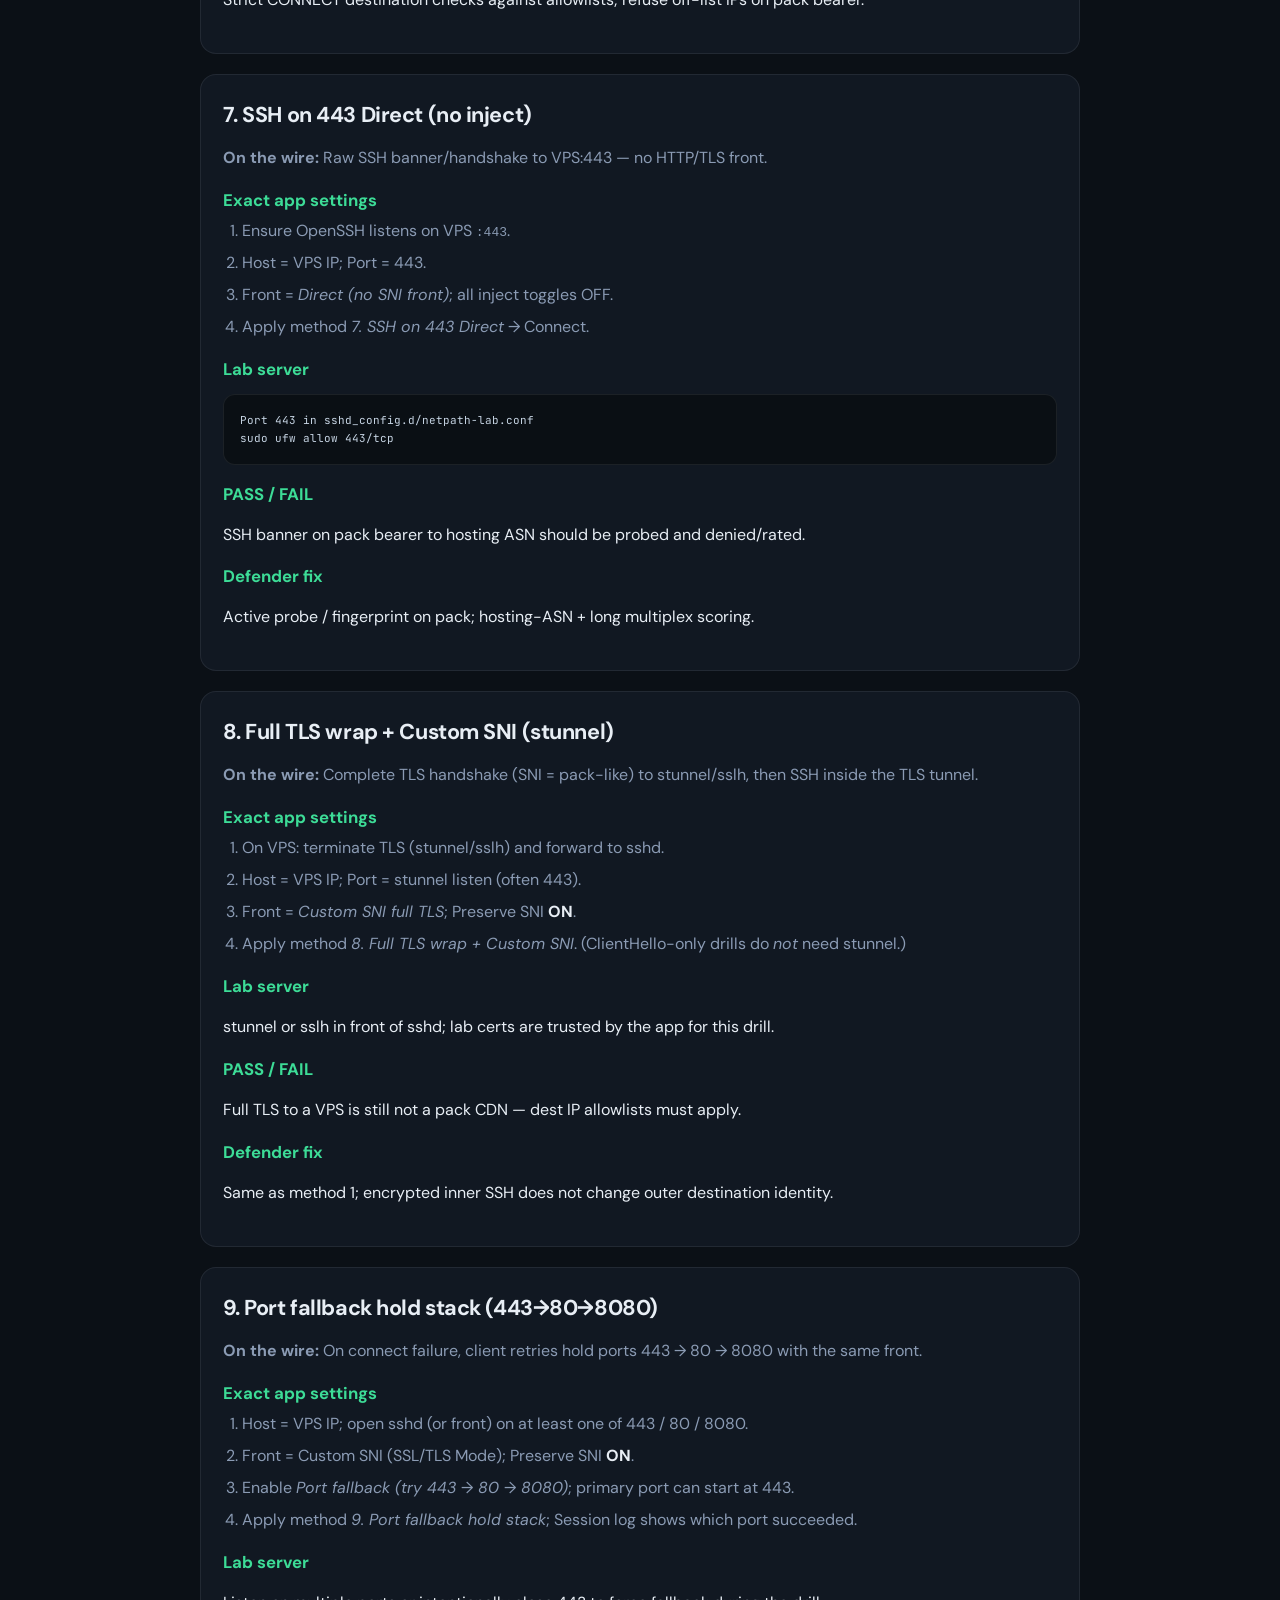
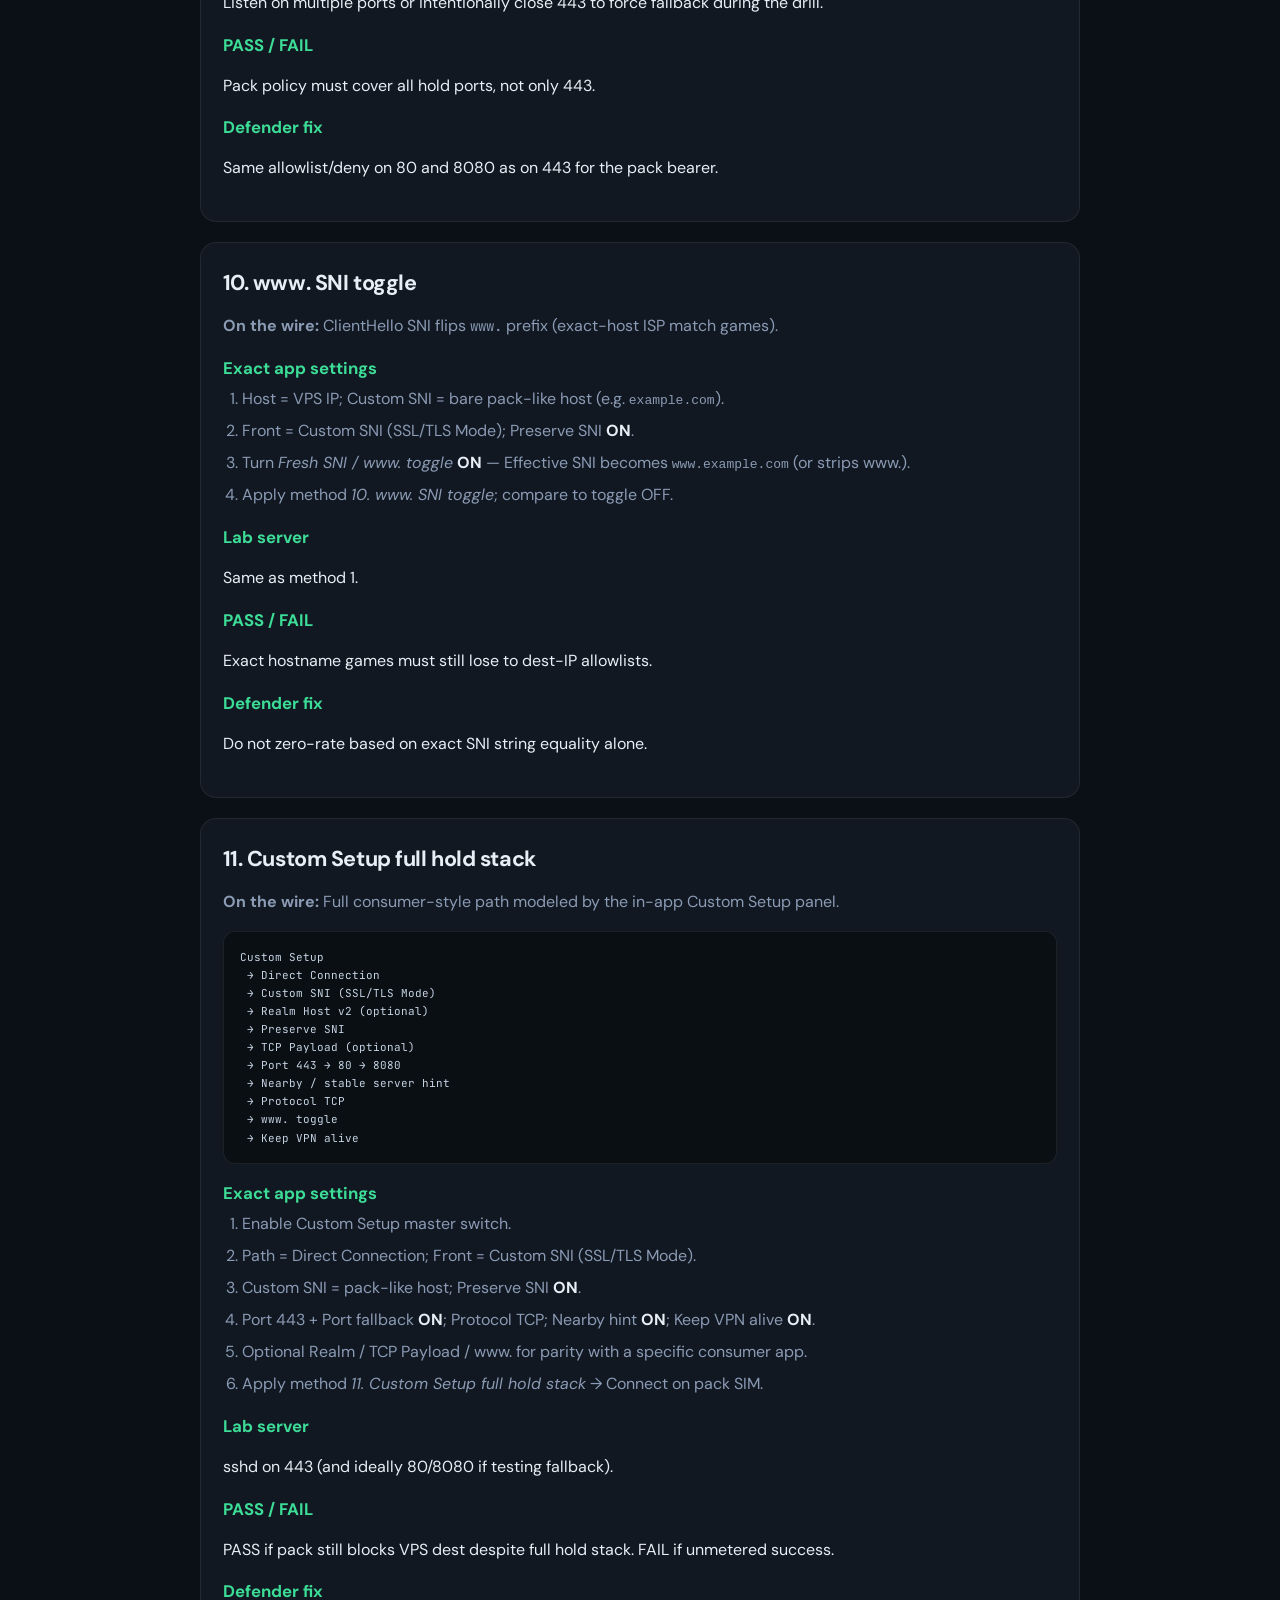
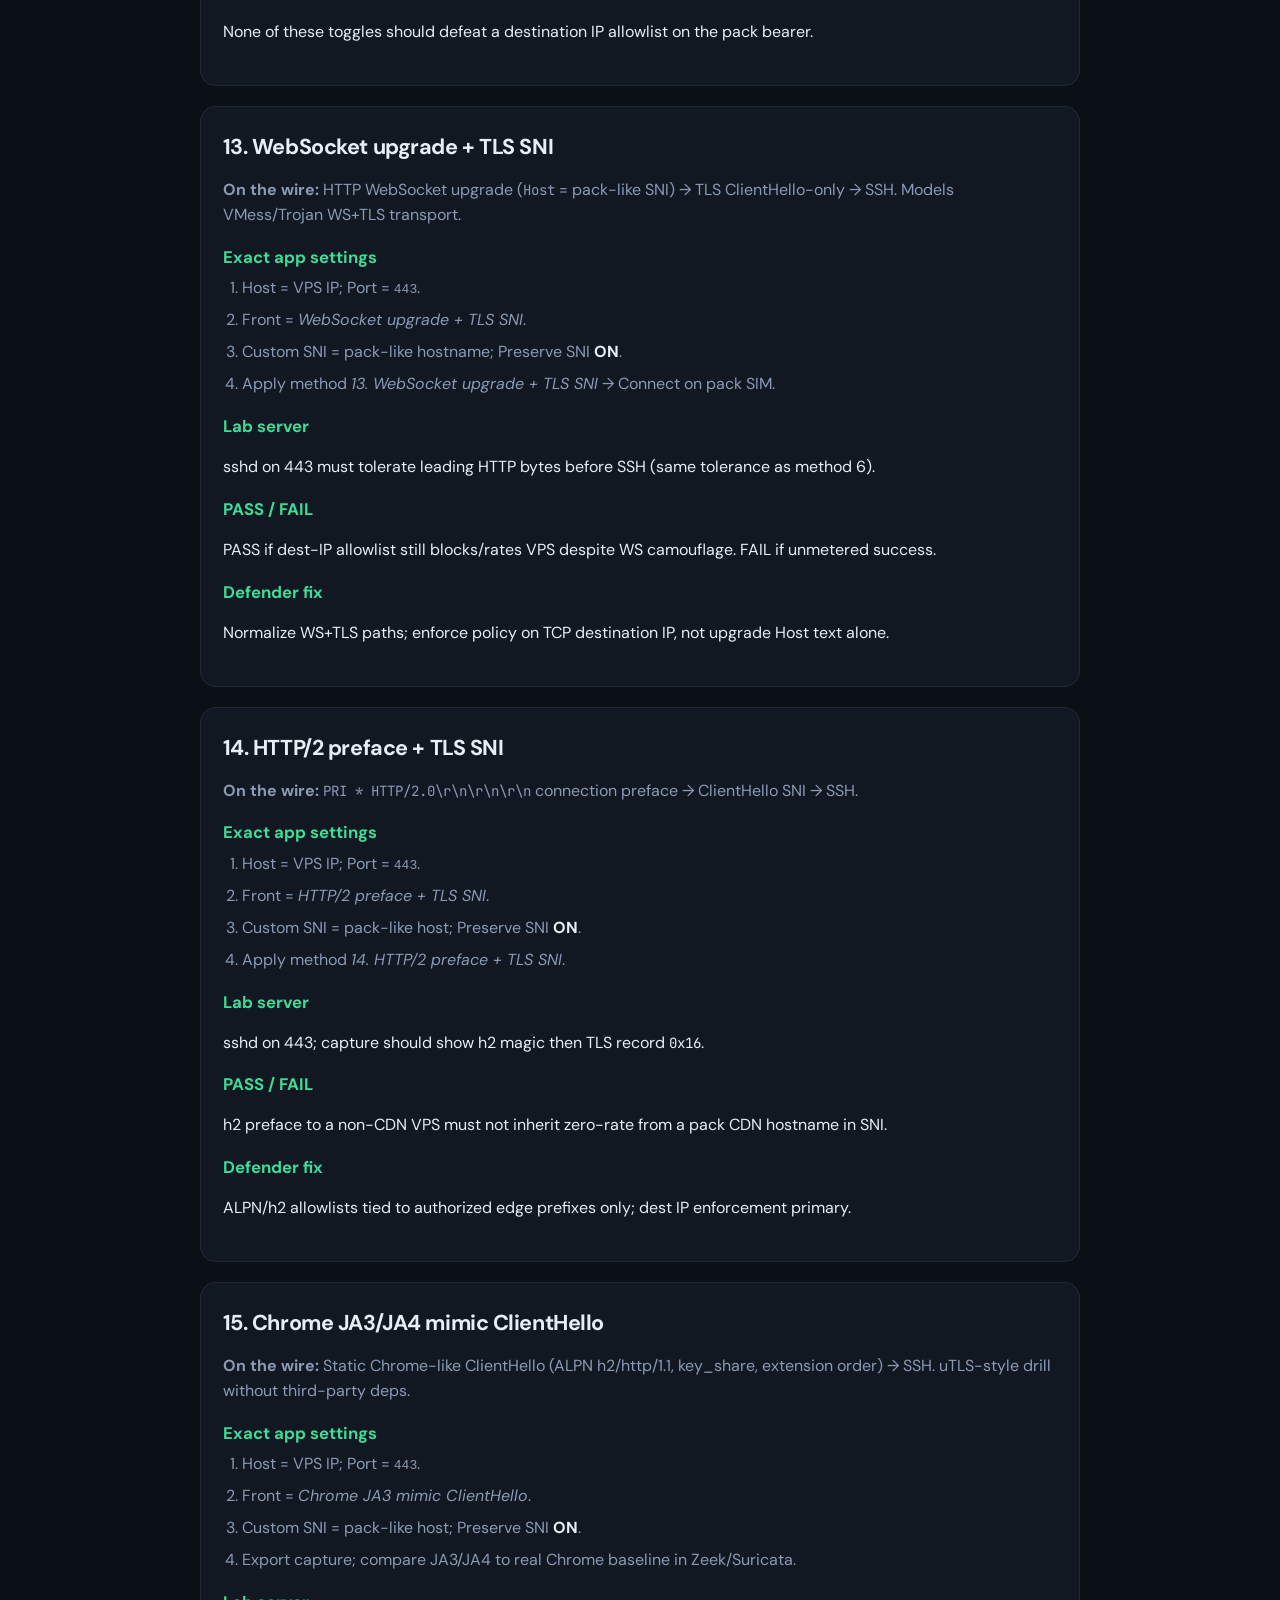
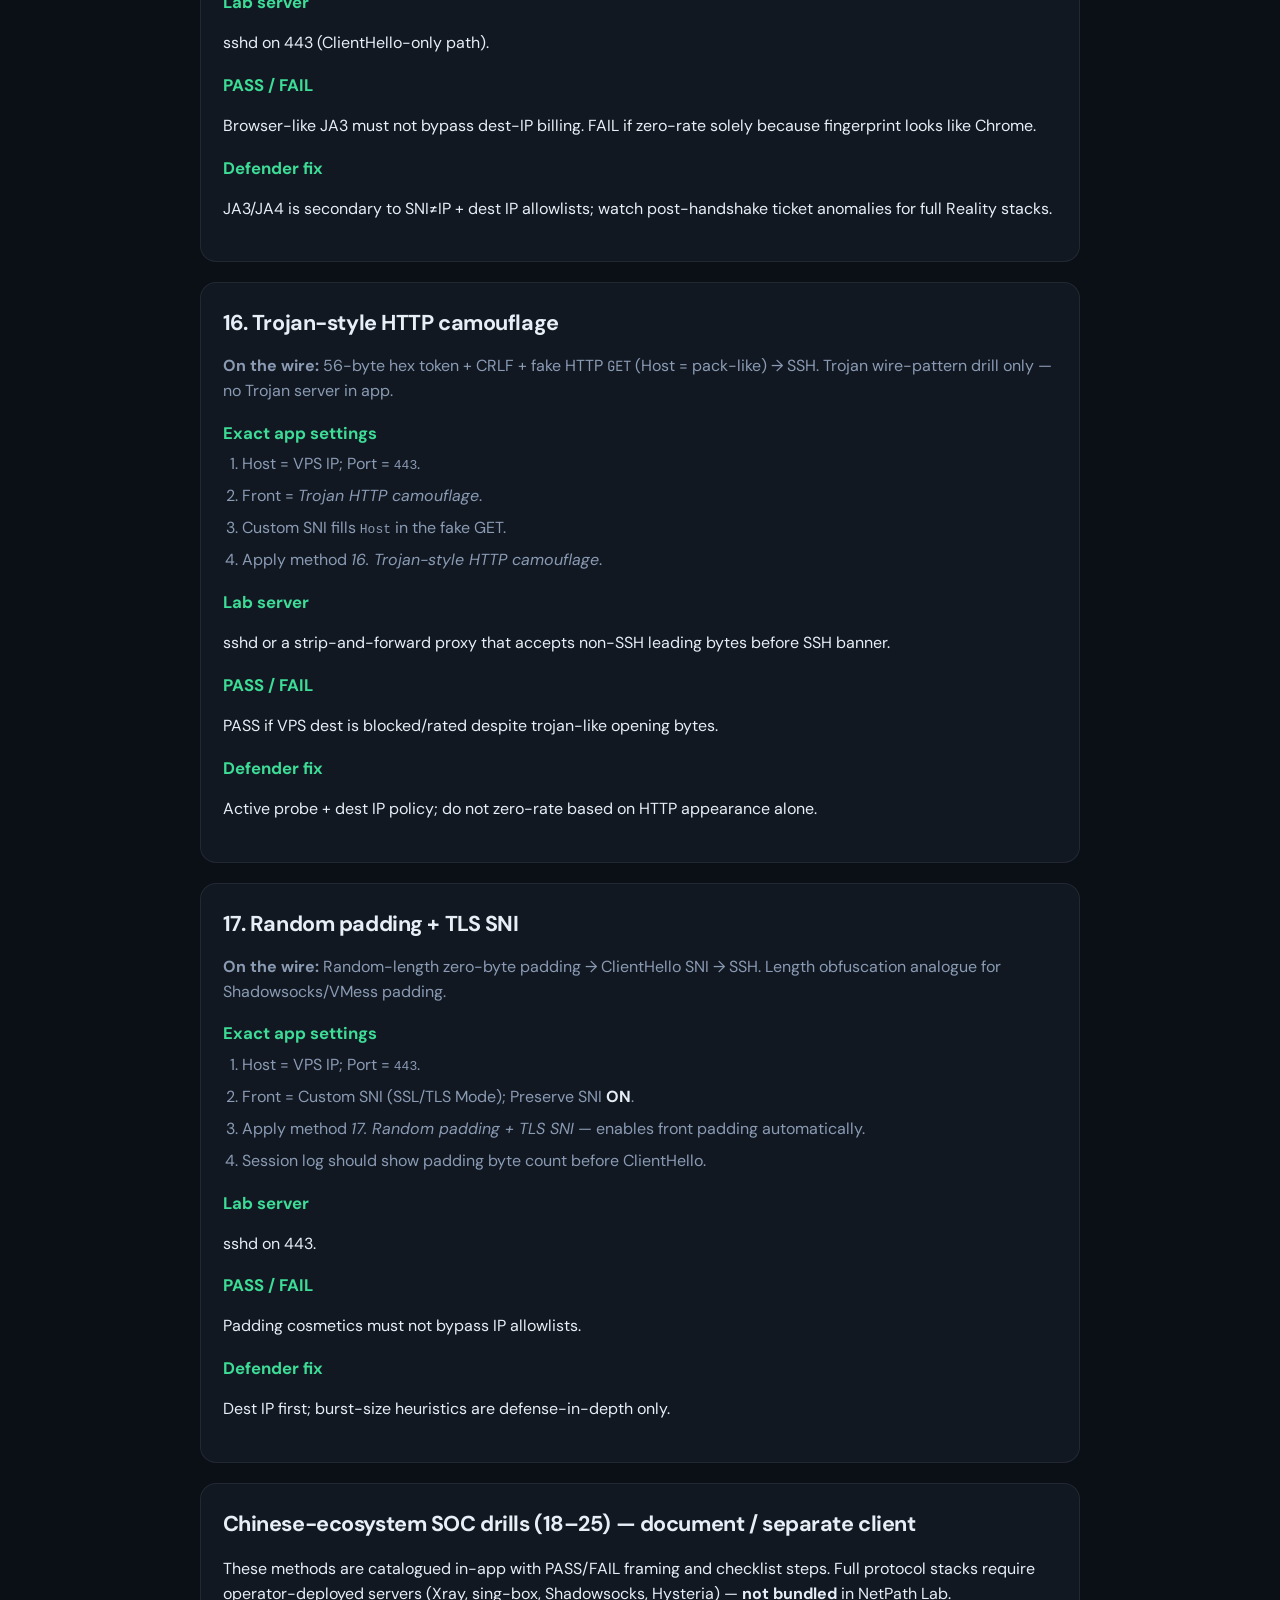
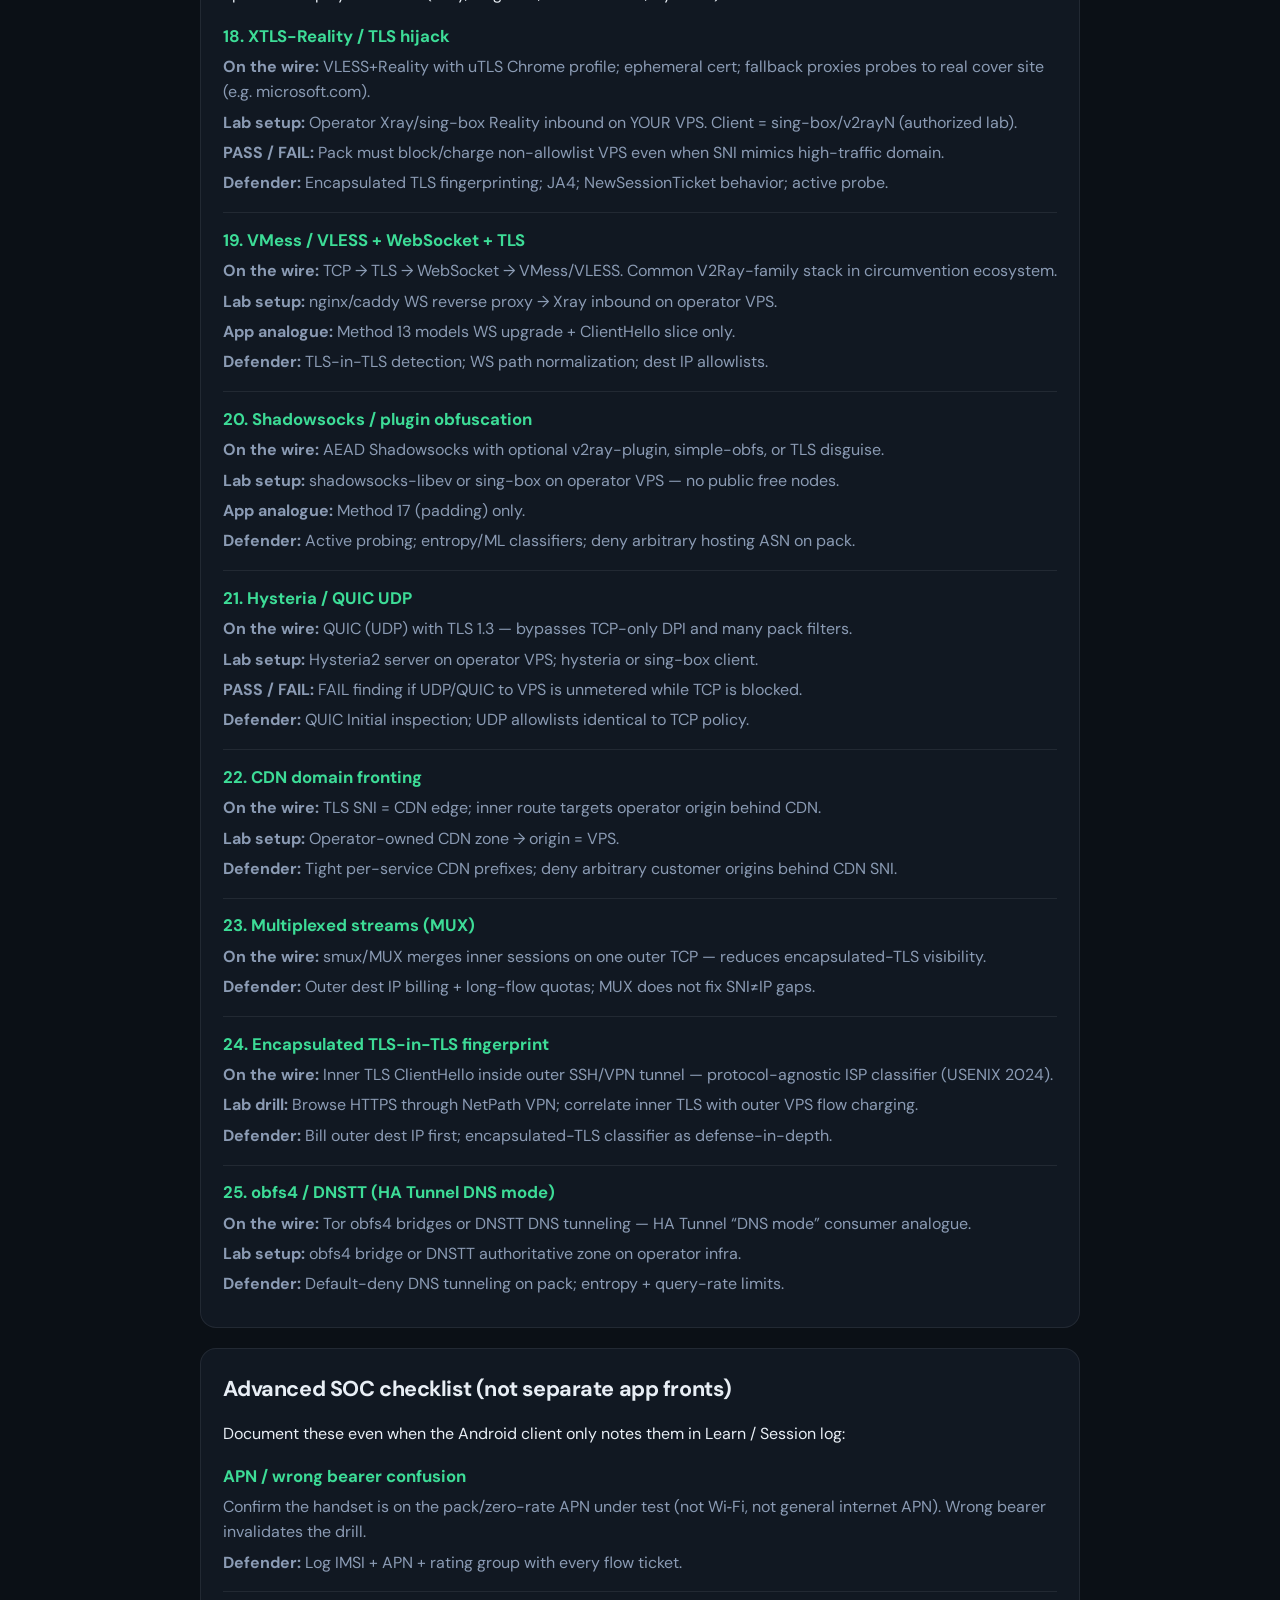
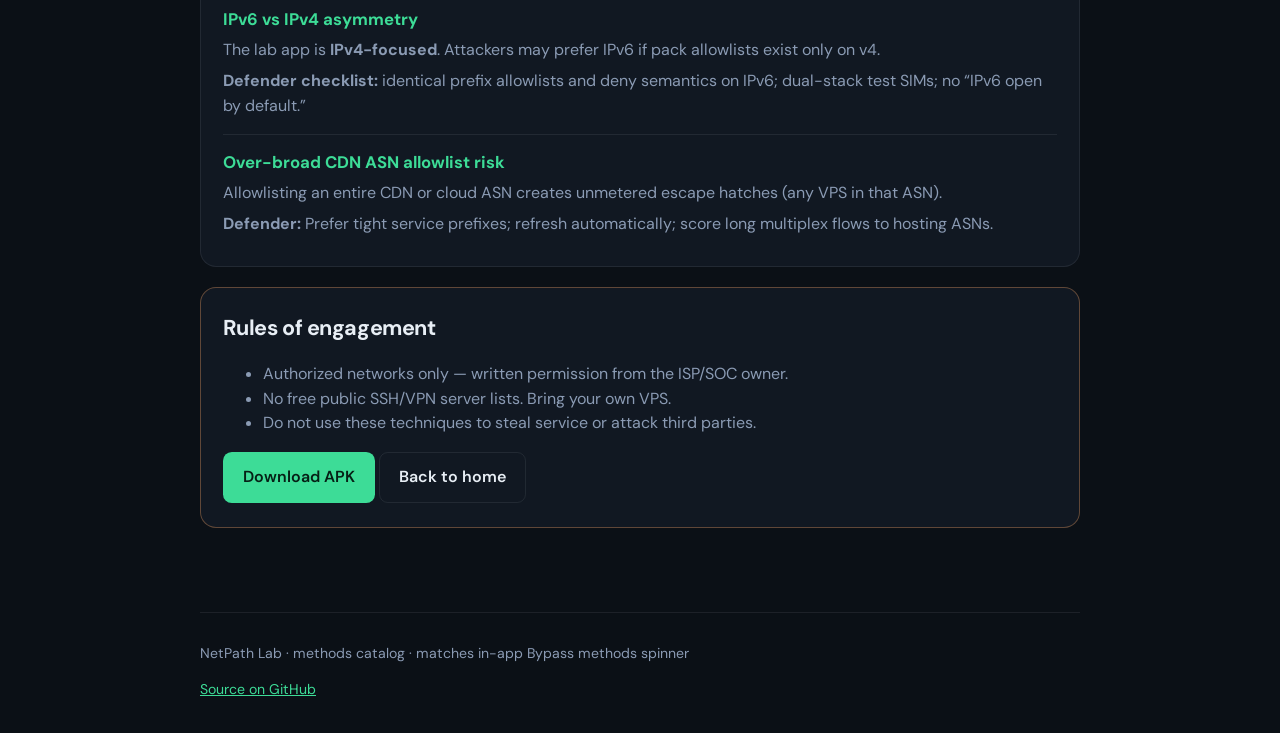
==== commit 002ab955: "Add Chinese-ecosystem DPI drill methods and wire-level fronts. Extend NetPath Lab with WS+TLS, HTTP/" ====
--- a/docs/methods.html
+++ b/docs/methods.html
@@ -38,9 +38,9 @@
     </section>
 
     <section id="scoring" class="panel warn">
-      <h2>12. Billing / zero-rate miss drill (framing)</h2>
+      <h2>26. Billing / zero-rate miss drill (framing)</h2>
       <p>
-        Apply this scoring frame to <em>every</em> method 1–11. You are testing whether pack/zero-rate
+        Apply this scoring frame to <em>every</em> method 1–25. You are testing whether pack/zero-rate
         controls miss real data usage to your VPS.
       </p>
       <ul>
@@ -49,7 +49,7 @@
       </ul>
       <p class="note">Always generate real tunneled traffic — idle TCP alone is a weak billing test.</p>
       <h3>App settings</h3>
-      <p>Select method <em>12. Billing / zero-rate miss drill</em> to apply a SNI-mismatch baseline, then run any method 1–11 on pack SIM.</p>
+      <p>Select method <em>26. Billing / zero-rate miss drill</em> to apply a SNI-mismatch baseline, then run any method 1–25 on pack SIM.</p>
       <h3>Defender fix</h3>
       <p>Destination IP/prefix allowlists on the pack bearer; SNI≠IP mismatch deny/rate; quotas + hosting-ASN scoring.</p>
     </section>
@@ -68,6 +68,12 @@
         <li><a href="#m9">Port fallback hold stack</a></li>
         <li><a href="#m10">www. SNI toggle</a></li>
         <li><a href="#m11">Custom Setup full hold stack</a></li>
+        <li><a href="#m13">WebSocket upgrade + TLS SNI</a></li>
+        <li><a href="#m14">HTTP/2 preface + TLS SNI</a></li>
+        <li><a href="#m15">Chrome JA3 mimic ClientHello</a></li>
+        <li><a href="#m16">Trojan HTTP camouflage</a></li>
+        <li><a href="#m17">Random padding + TLS SNI</a></li>
+        <li><a href="#advanced-cn">Chinese-ecosystem SOC drills (18–25)</a></li>
         <li><a href="#scoring">Billing / zero-rate framing</a></li>
         <li><a href="#advanced">Advanced SOC checklist</a></li>
       </ol>
@@ -287,6 +293,160 @@
       <p>None of these toggles should defeat a destination IP allowlist on the pack bearer.</p>
     </article>
 
+    <article id="m13" class="panel method">
+      <h2>13. WebSocket upgrade + TLS SNI</h2>
+      <p class="wire"><strong>On the wire:</strong> HTTP WebSocket upgrade (<code>Host</code> = pack-like SNI) → TLS ClientHello-only → SSH. Models VMess/Trojan WS+TLS transport.</p>
+      <h3>Exact app settings</h3>
+      <ol class="steps">
+        <li>Host = VPS IP; Port = <code>443</code>.</li>
+        <li>Front = <em>WebSocket upgrade + TLS SNI</em>.</li>
+        <li>Custom SNI = pack-like hostname; Preserve SNI <strong>ON</strong>.</li>
+        <li>Apply method <em>13. WebSocket upgrade + TLS SNI</em> → Connect on pack SIM.</li>
+      </ol>
+      <h3>Lab server</h3>
+      <p>sshd on 443 must tolerate leading HTTP bytes before SSH (same tolerance as method 6).</p>
+      <h3>PASS / FAIL</h3>
+      <p>PASS if dest-IP allowlist still blocks/rates VPS despite WS camouflage. FAIL if unmetered success.</p>
+      <h3>Defender fix</h3>
+      <p>Normalize WS+TLS paths; enforce policy on TCP destination IP, not upgrade Host text alone.</p>
+    </article>
+
+    <article id="m14" class="panel method">
+      <h2>14. HTTP/2 preface + TLS SNI</h2>
+      <p class="wire"><strong>On the wire:</strong> <code>PRI * HTTP/2.0\r\n\r\n\r\n</code> connection preface → ClientHello SNI → SSH.</p>
+      <h3>Exact app settings</h3>
+      <ol class="steps">
+        <li>Host = VPS IP; Port = <code>443</code>.</li>
+        <li>Front = <em>HTTP/2 preface + TLS SNI</em>.</li>
+        <li>Custom SNI = pack-like host; Preserve SNI <strong>ON</strong>.</li>
+        <li>Apply method <em>14. HTTP/2 preface + TLS SNI</em>.</li>
+      </ol>
+      <h3>Lab server</h3>
+      <p>sshd on 443; capture should show h2 magic then TLS record <code>0x16</code>.</p>
+      <h3>PASS / FAIL</h3>
+      <p>h2 preface to a non-CDN VPS must not inherit zero-rate from a pack CDN hostname in SNI.</p>
+      <h3>Defender fix</h3>
+      <p>ALPN/h2 allowlists tied to authorized edge prefixes only; dest IP enforcement primary.</p>
+    </article>
+
+    <article id="m15" class="panel method">
+      <h2>15. Chrome JA3/JA4 mimic ClientHello</h2>
+      <p class="wire"><strong>On the wire:</strong> Static Chrome-like ClientHello (ALPN h2/http/1.1, key_share, extension order) → SSH. uTLS-style drill without third-party deps.</p>
+      <h3>Exact app settings</h3>
+      <ol class="steps">
+        <li>Host = VPS IP; Port = <code>443</code>.</li>
+        <li>Front = <em>Chrome JA3 mimic ClientHello</em>.</li>
+        <li>Custom SNI = pack-like host; Preserve SNI <strong>ON</strong>.</li>
+        <li>Export capture; compare JA3/JA4 to real Chrome baseline in Zeek/Suricata.</li>
+      </ol>
+      <h3>Lab server</h3>
+      <p>sshd on 443 (ClientHello-only path).</p>
+      <h3>PASS / FAIL</h3>
+      <p>Browser-like JA3 must not bypass dest-IP billing. FAIL if zero-rate solely because fingerprint looks like Chrome.</p>
+      <h3>Defender fix</h3>
+      <p>JA3/JA4 is secondary to SNI≠IP + dest IP allowlists; watch post-handshake ticket anomalies for full Reality stacks.</p>
+    </article>
+
+    <article id="m16" class="panel method">
+      <h2>16. Trojan-style HTTP camouflage</h2>
+      <p class="wire"><strong>On the wire:</strong> 56-byte hex token + CRLF + fake HTTP <code>GET</code> (Host = pack-like) → SSH. Trojan wire-pattern drill only — no Trojan server in app.</p>
+      <h3>Exact app settings</h3>
+      <ol class="steps">
+        <li>Host = VPS IP; Port = <code>443</code>.</li>
+        <li>Front = <em>Trojan HTTP camouflage</em>.</li>
+        <li>Custom SNI fills <code>Host</code> in the fake GET.</li>
+        <li>Apply method <em>16. Trojan-style HTTP camouflage</em>.</li>
+      </ol>
+      <h3>Lab server</h3>
+      <p>sshd or a strip-and-forward proxy that accepts non-SSH leading bytes before SSH banner.</p>
+      <h3>PASS / FAIL</h3>
+      <p>PASS if VPS dest is blocked/rated despite trojan-like opening bytes.</p>
+      <h3>Defender fix</h3>
+      <p>Active probe + dest IP policy; do not zero-rate based on HTTP appearance alone.</p>
+    </article>
+
+    <article id="m17" class="panel method">
+      <h2>17. Random padding + TLS SNI</h2>
+      <p class="wire"><strong>On the wire:</strong> Random-length zero-byte padding → ClientHello SNI → SSH. Length obfuscation analogue for Shadowsocks/VMess padding.</p>
+      <h3>Exact app settings</h3>
+      <ol class="steps">
+        <li>Host = VPS IP; Port = <code>443</code>.</li>
+        <li>Front = Custom SNI (SSL/TLS Mode); Preserve SNI <strong>ON</strong>.</li>
+        <li>Apply method <em>17. Random padding + TLS SNI</em> — enables front padding automatically.</li>
+        <li>Session log should show padding byte count before ClientHello.</li>
+      </ol>
+      <h3>Lab server</h3>
+      <p>sshd on 443.</p>
+      <h3>PASS / FAIL</h3>
+      <p>Padding cosmetics must not bypass IP allowlists.</p>
+      <h3>Defender fix</h3>
+      <p>Dest IP first; burst-size heuristics are defense-in-depth only.</p>
+    </article>
+
+    <section id="advanced-cn" class="panel">
+      <h2>Chinese-ecosystem SOC drills (18–25) — document / separate client</h2>
+      <p>These methods are catalogued in-app with PASS/FAIL framing and checklist steps. Full protocol stacks require operator-deployed servers (Xray, sing-box, Shadowsocks, Hysteria) — <strong>not bundled</strong> in NetPath Lab.</p>
+
+      <article class="adv">
+        <h3 id="m18">18. XTLS-Reality / TLS hijack</h3>
+        <p class="wire"><strong>On the wire:</strong> VLESS+Reality with uTLS Chrome profile; ephemeral cert; fallback proxies probes to real cover site (e.g. microsoft.com).</p>
+        <p><strong>Lab setup:</strong> Operator Xray/sing-box Reality inbound on YOUR VPS. Client = sing-box/v2rayN (authorized lab).</p>
+        <p><strong>PASS / FAIL:</strong> Pack must block/charge non-allowlist VPS even when SNI mimics high-traffic domain.</p>
+        <p><strong>Defender:</strong> Encapsulated TLS fingerprinting; JA4; NewSessionTicket behavior; active probe.</p>
+      </article>
+
+      <article class="adv">
+        <h3 id="m19">19. VMess / VLESS + WebSocket + TLS</h3>
+        <p class="wire"><strong>On the wire:</strong> TCP → TLS → WebSocket → VMess/VLESS. Common V2Ray-family stack in circumvention ecosystem.</p>
+        <p><strong>Lab setup:</strong> nginx/caddy WS reverse proxy → Xray inbound on operator VPS.</p>
+        <p><strong>App analogue:</strong> Method 13 models WS upgrade + ClientHello slice only.</p>
+        <p><strong>Defender:</strong> TLS-in-TLS detection; WS path normalization; dest IP allowlists.</p>
+      </article>
+
+      <article class="adv">
+        <h3 id="m20">20. Shadowsocks / plugin obfuscation</h3>
+        <p class="wire"><strong>On the wire:</strong> AEAD Shadowsocks with optional v2ray-plugin, simple-obfs, or TLS disguise.</p>
+        <p><strong>Lab setup:</strong> shadowsocks-libev or sing-box on operator VPS — no public free nodes.</p>
+        <p><strong>App analogue:</strong> Method 17 (padding) only.</p>
+        <p><strong>Defender:</strong> Active probing; entropy/ML classifiers; deny arbitrary hosting ASN on pack.</p>
+      </article>
+
+      <article class="adv">
+        <h3 id="m21">21. Hysteria / QUIC UDP</h3>
+        <p class="wire"><strong>On the wire:</strong> QUIC (UDP) with TLS 1.3 — bypasses TCP-only DPI and many pack filters.</p>
+        <p><strong>Lab setup:</strong> Hysteria2 server on operator VPS; hysteria or sing-box client.</p>
+        <p><strong>PASS / FAIL:</strong> FAIL finding if UDP/QUIC to VPS is unmetered while TCP is blocked.</p>
+        <p><strong>Defender:</strong> QUIC Initial inspection; UDP allowlists identical to TCP policy.</p>
+      </article>
+
+      <article class="adv">
+        <h3 id="m22">22. CDN domain fronting</h3>
+        <p class="wire"><strong>On the wire:</strong> TLS SNI = CDN edge; inner route targets operator origin behind CDN.</p>
+        <p><strong>Lab setup:</strong> Operator-owned CDN zone → origin = VPS.</p>
+        <p><strong>Defender:</strong> Tight per-service CDN prefixes; deny arbitrary customer origins behind CDN SNI.</p>
+      </article>
+
+      <article class="adv">
+        <h3 id="m23">23. Multiplexed streams (MUX)</h3>
+        <p class="wire"><strong>On the wire:</strong> smux/MUX merges inner sessions on one outer TCP — reduces encapsulated-TLS visibility.</p>
+        <p><strong>Defender:</strong> Outer dest IP billing + long-flow quotas; MUX does not fix SNI≠IP gaps.</p>
+      </article>
+
+      <article class="adv">
+        <h3 id="m24">24. Encapsulated TLS-in-TLS fingerprint</h3>
+        <p class="wire"><strong>On the wire:</strong> Inner TLS ClientHello inside outer SSH/VPN tunnel — protocol-agnostic ISP classifier (USENIX 2024).</p>
+        <p><strong>Lab drill:</strong> Browse HTTPS through NetPath VPN; correlate inner TLS with outer VPS flow charging.</p>
+        <p><strong>Defender:</strong> Bill outer dest IP first; encapsulated-TLS classifier as defense-in-depth.</p>
+      </article>
+
+      <article class="adv">
+        <h3 id="m25">25. obfs4 / DNSTT (HA Tunnel DNS mode)</h3>
+        <p class="wire"><strong>On the wire:</strong> Tor obfs4 bridges or DNSTT DNS tunneling — HA Tunnel “DNS mode” consumer analogue.</p>
+        <p><strong>Lab setup:</strong> obfs4 bridge or DNSTT authoritative zone on operator infra.</p>
+        <p><strong>Defender:</strong> Default-deny DNS tunneling on pack; entropy + query-rate limits.</p>
+      </article>
+    </section>
+
     <section id="advanced" class="panel">
       <h2>Advanced SOC checklist (not separate app fronts)</h2>
       <p>Document these even when the Android client only notes them in Learn / Session log:</p>
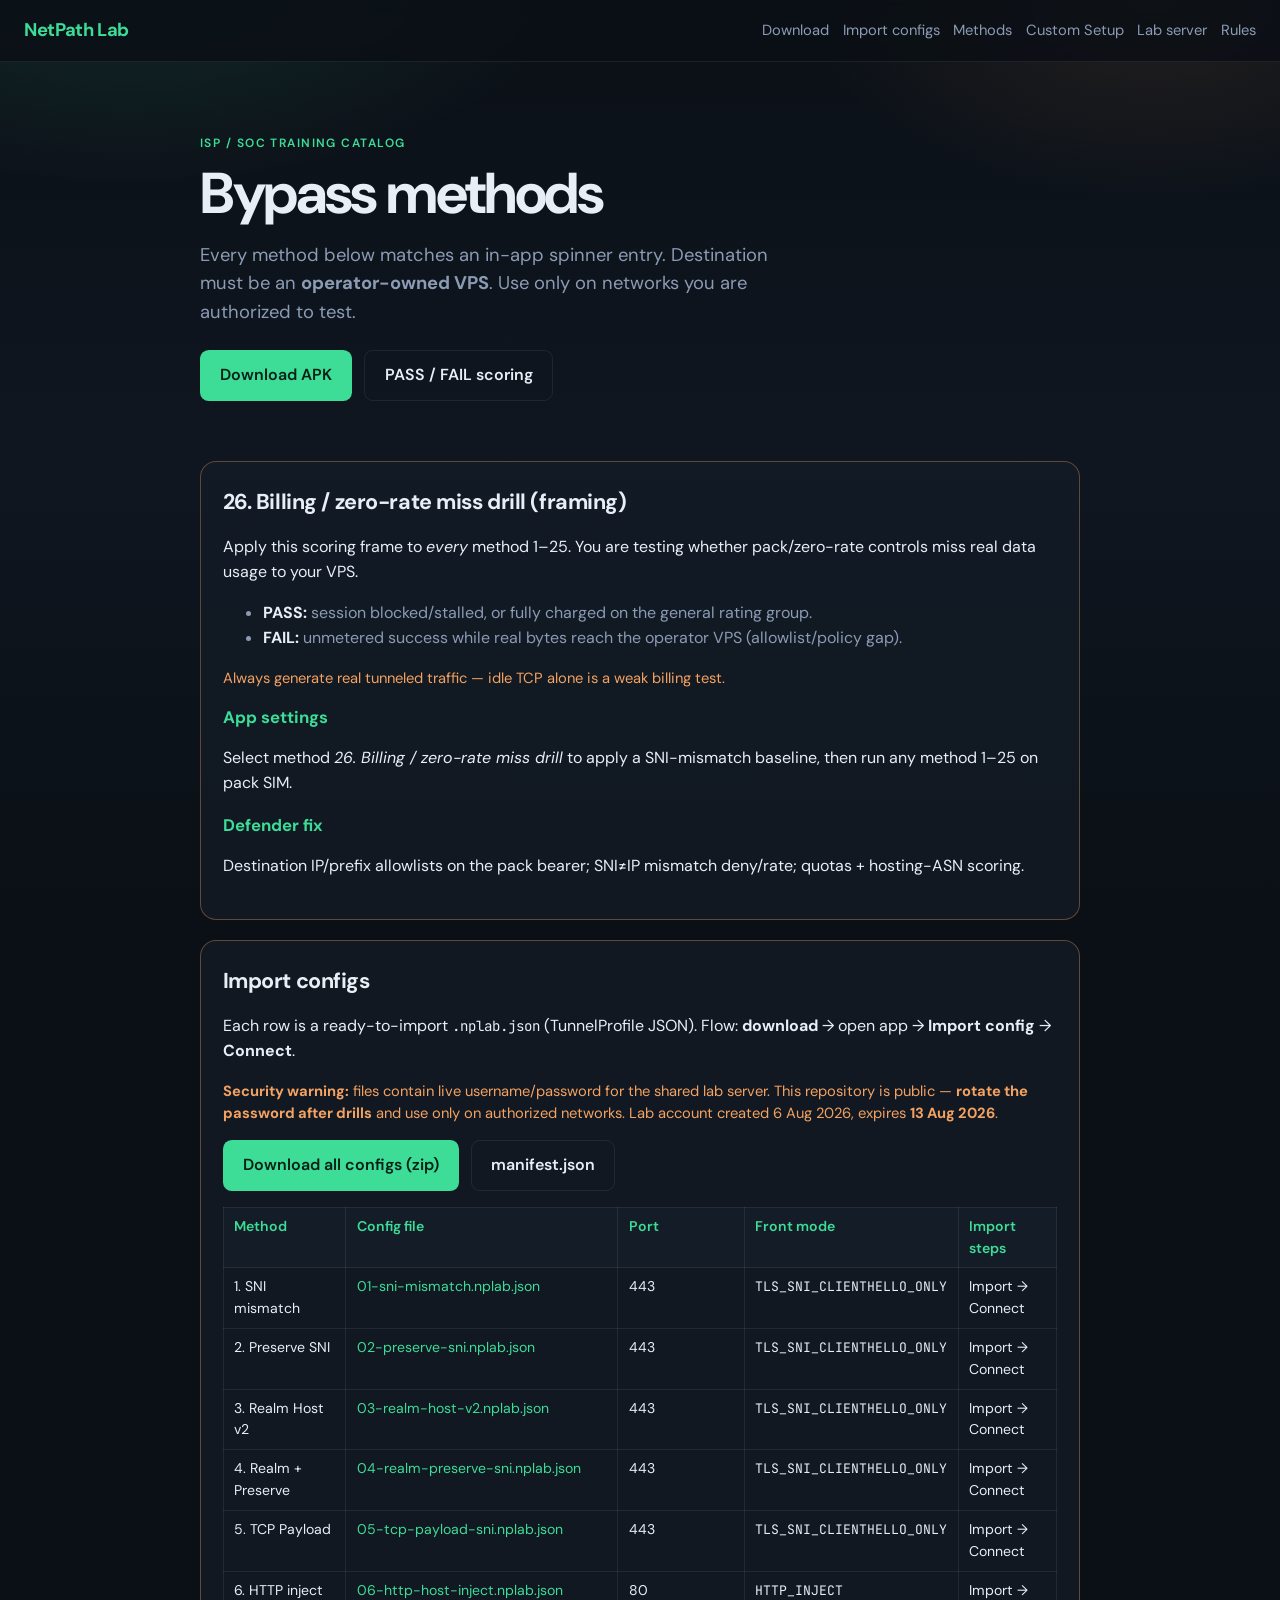
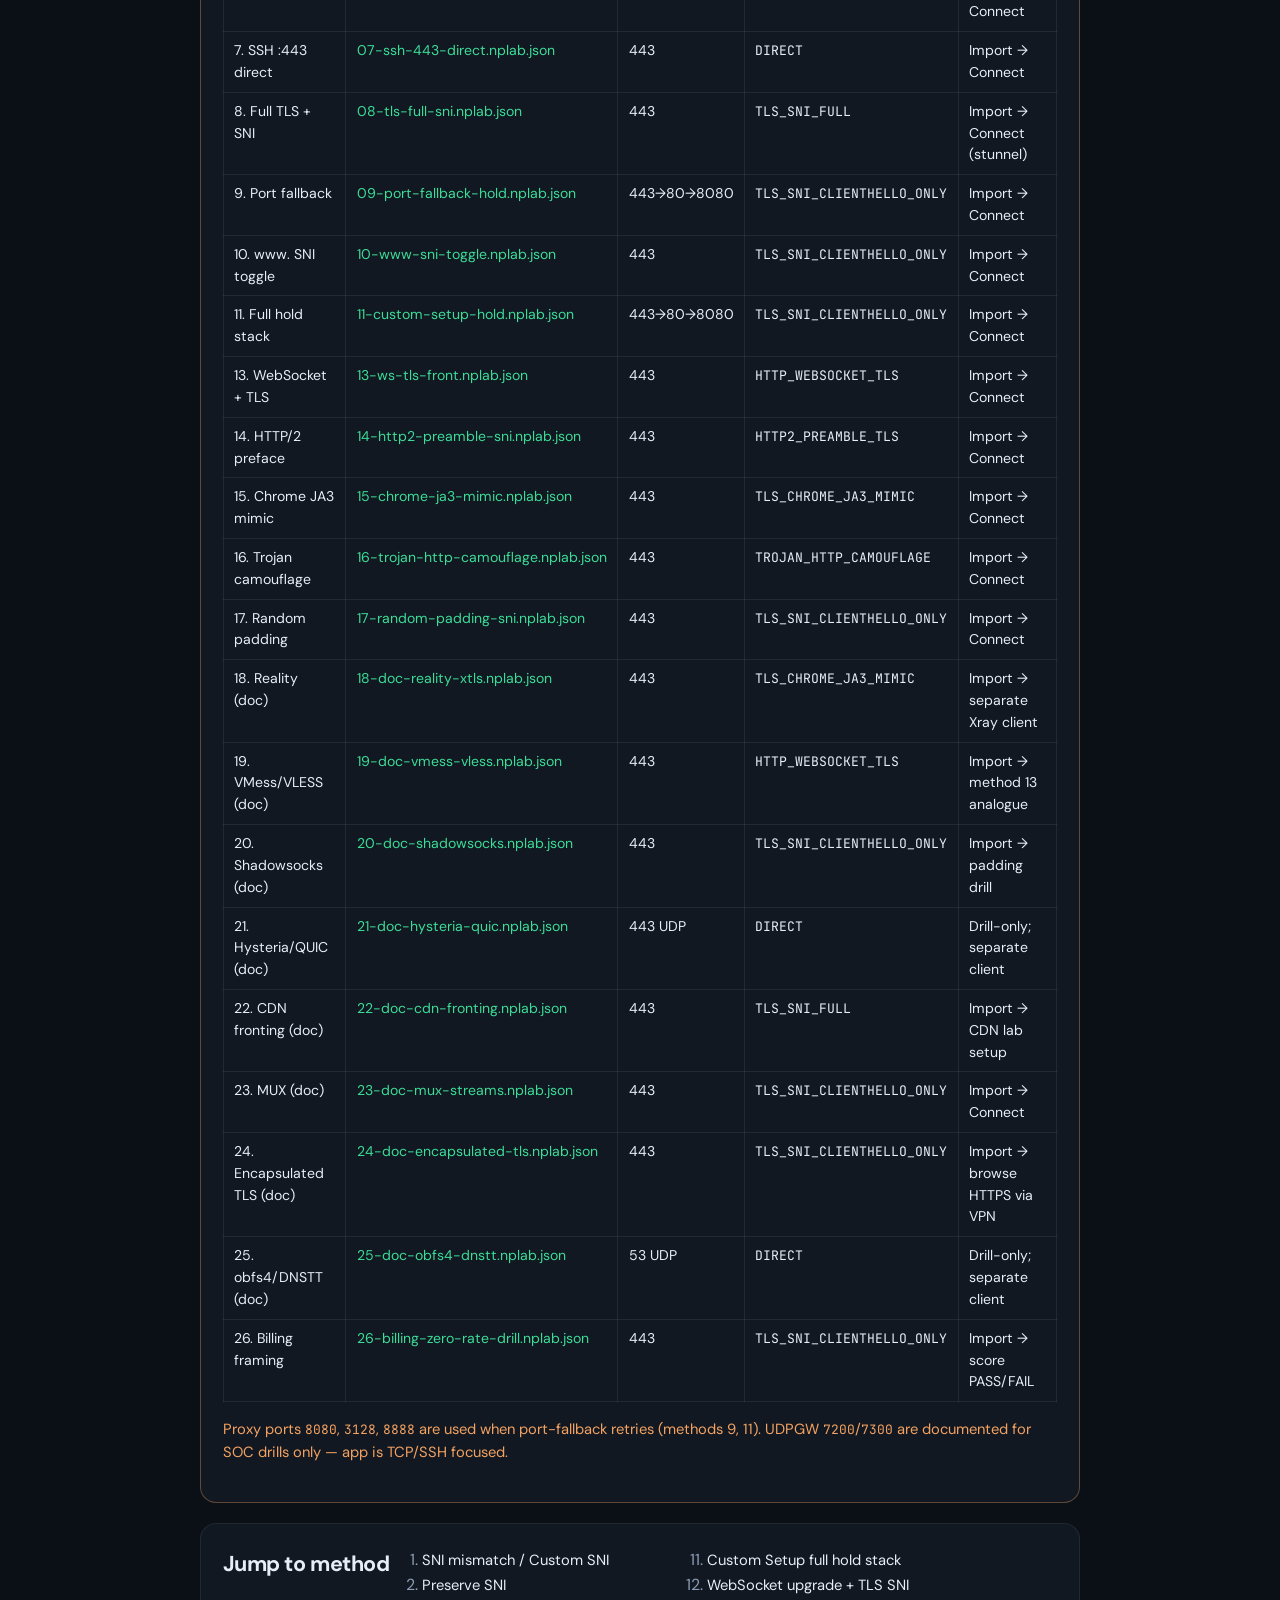
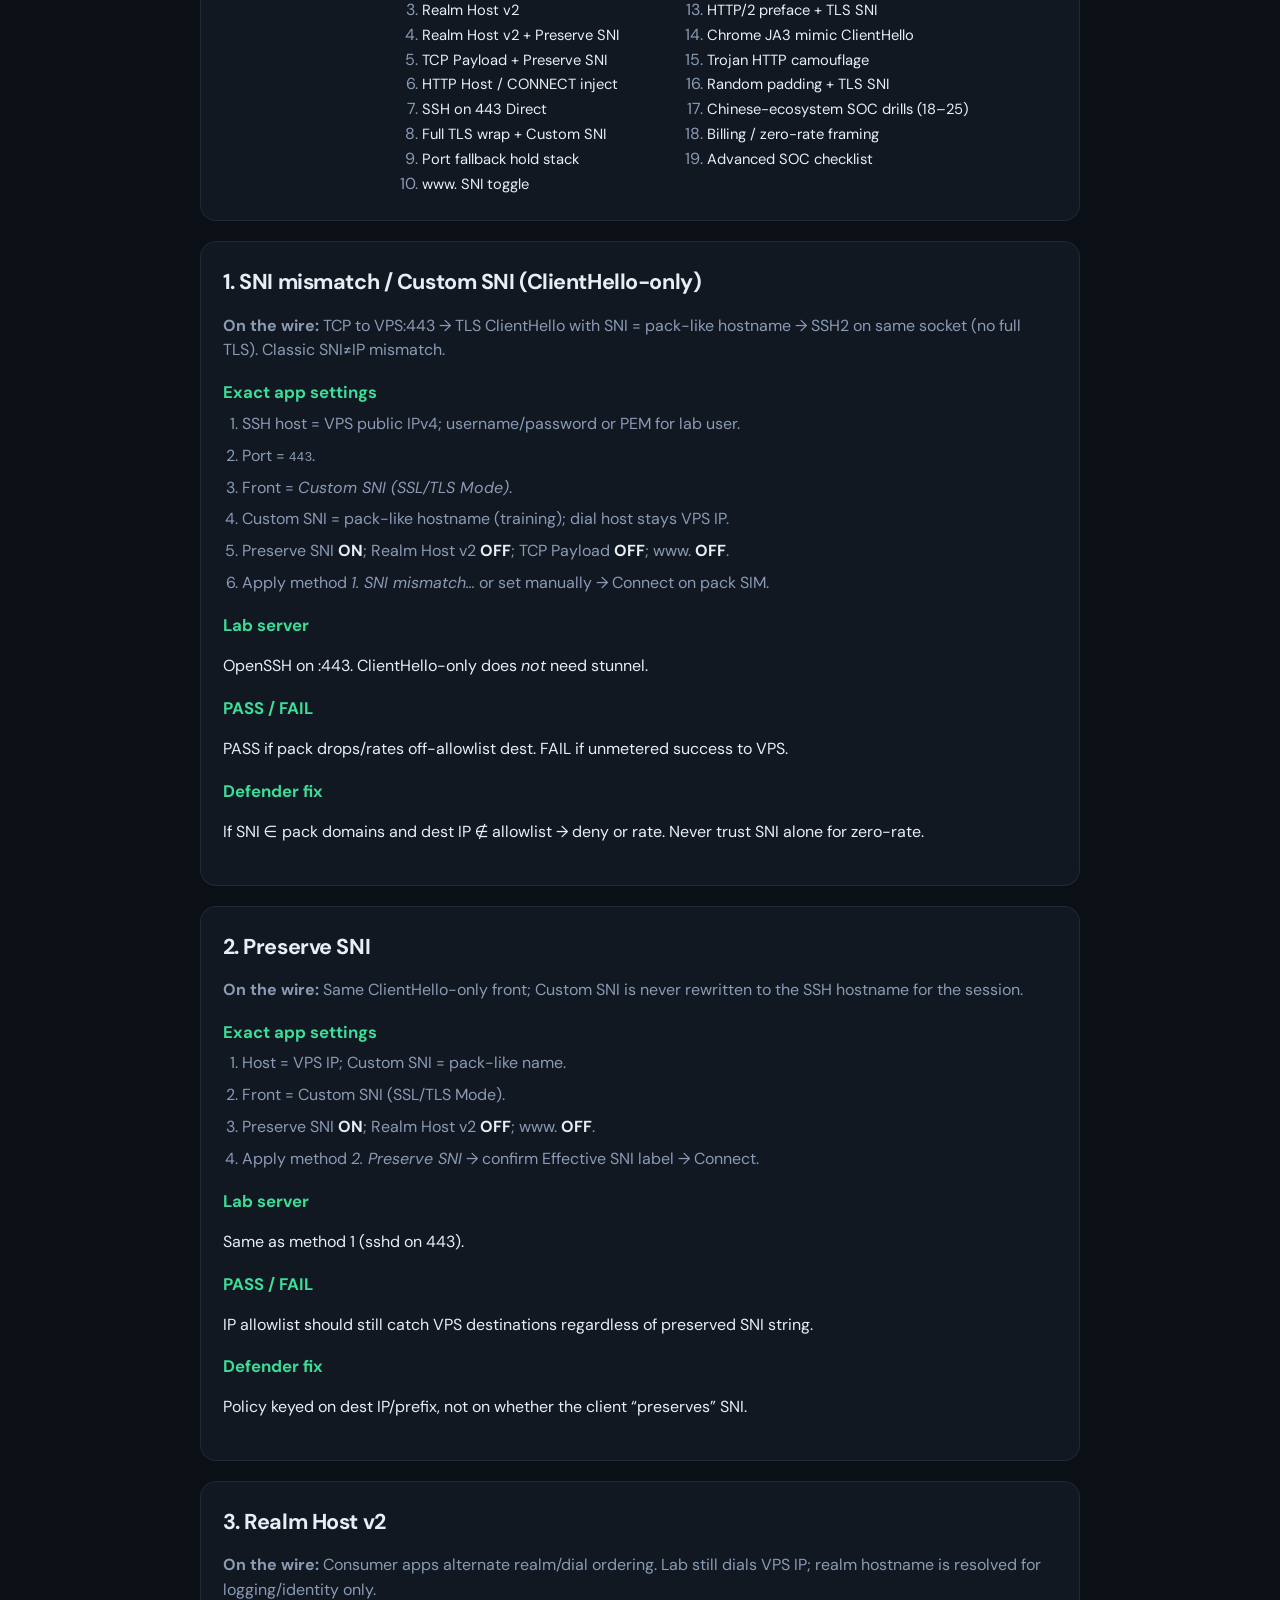
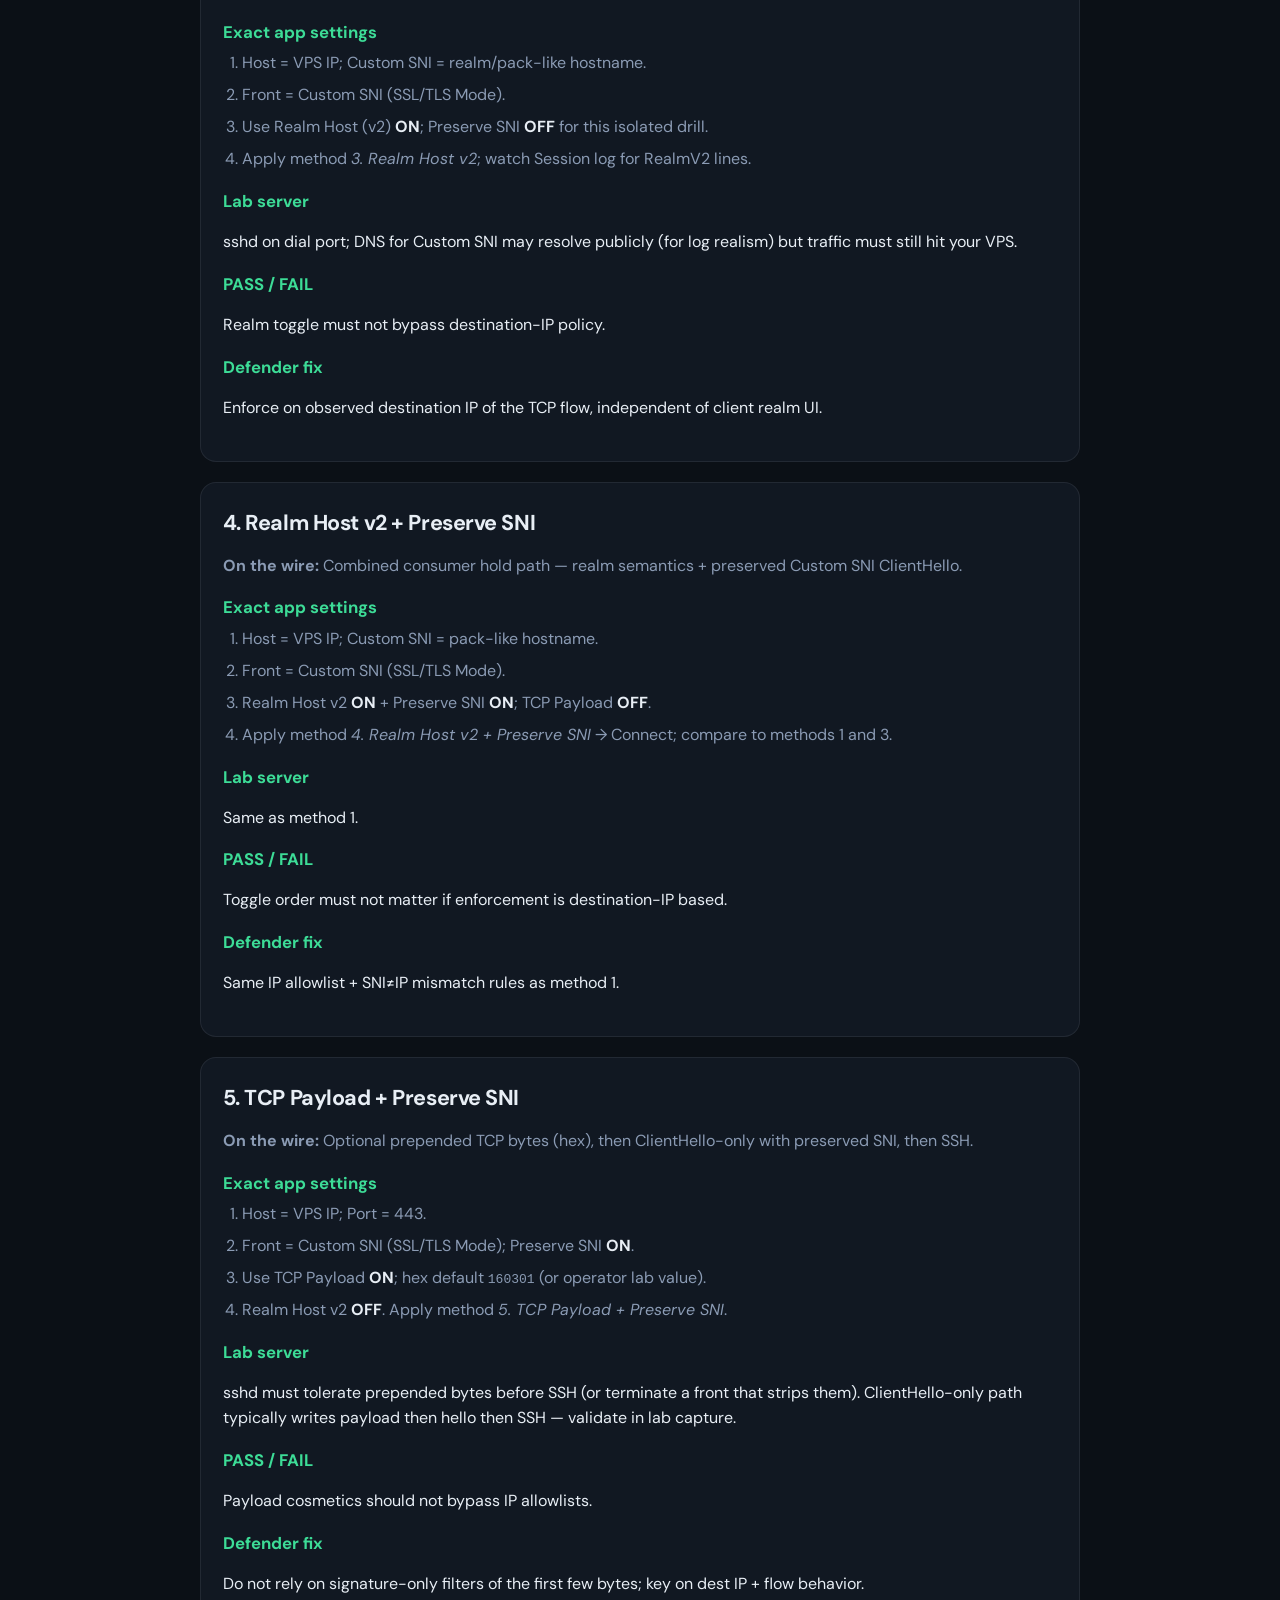
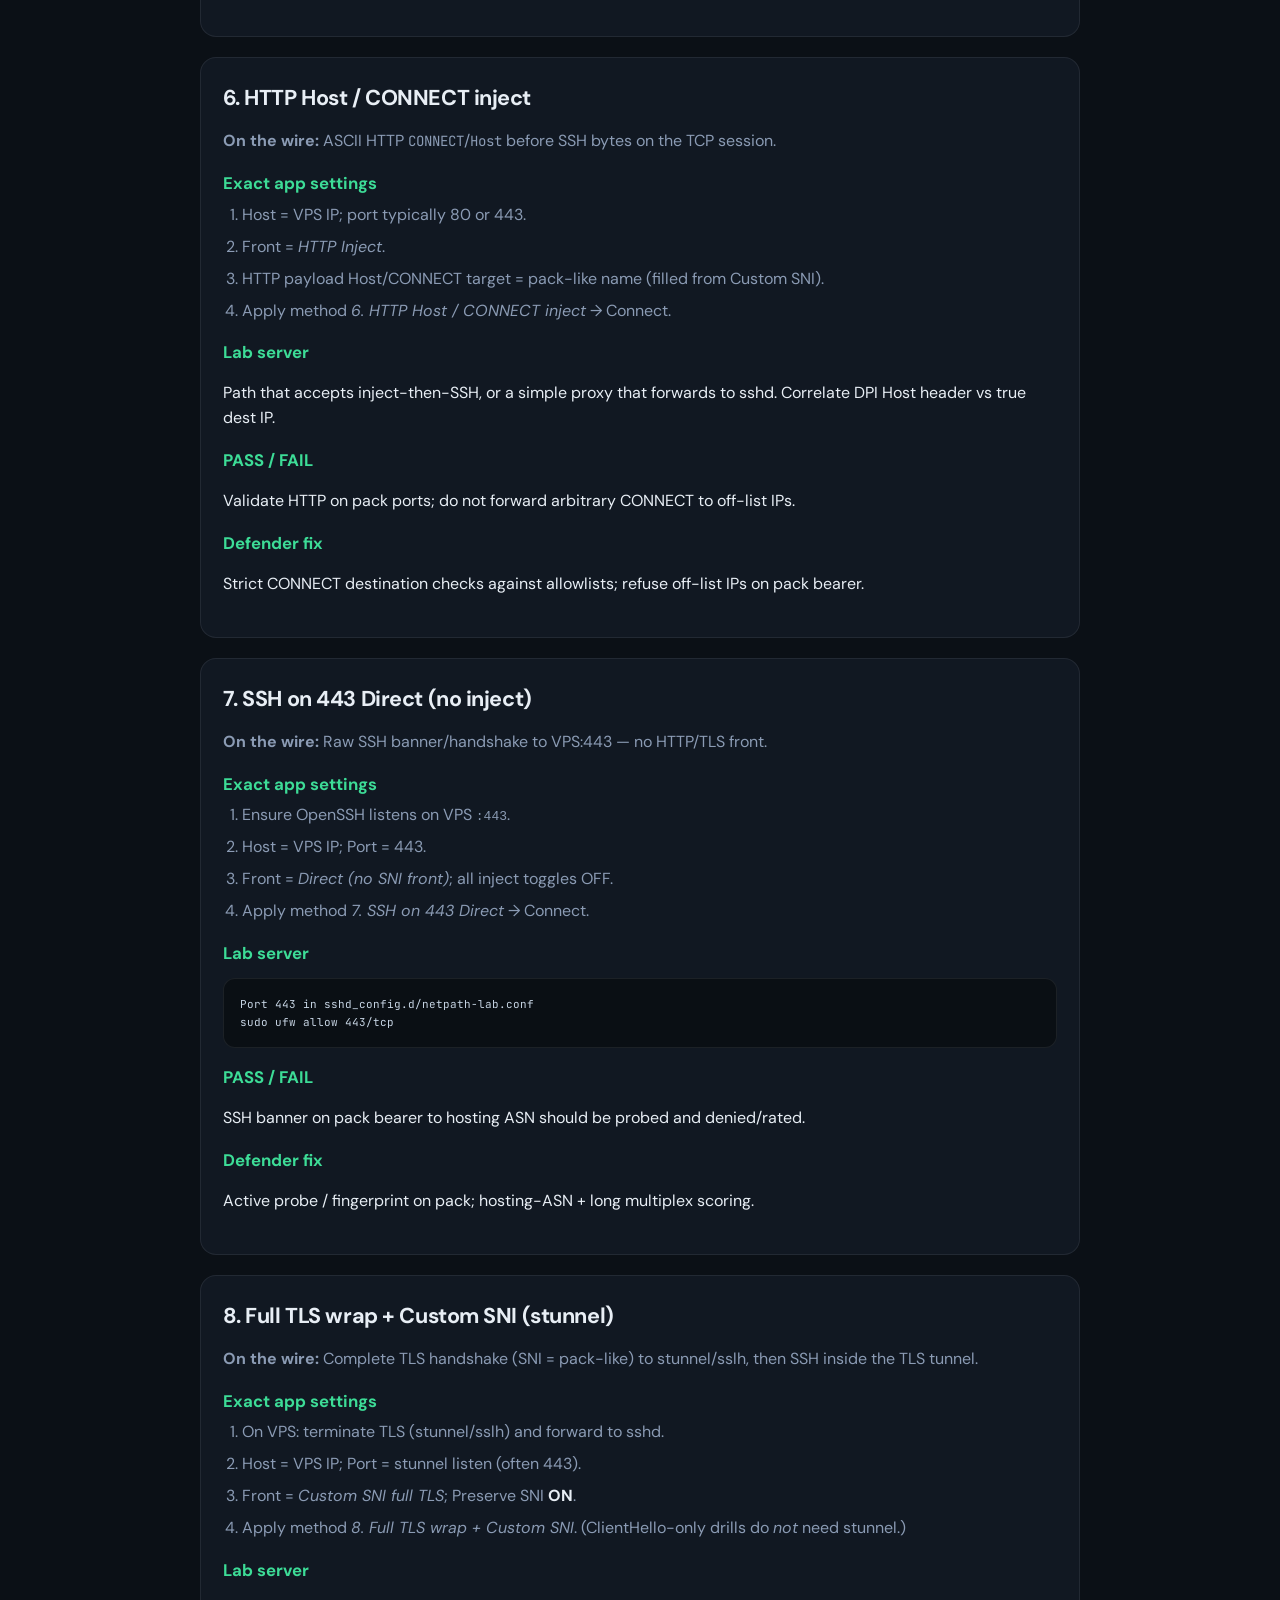
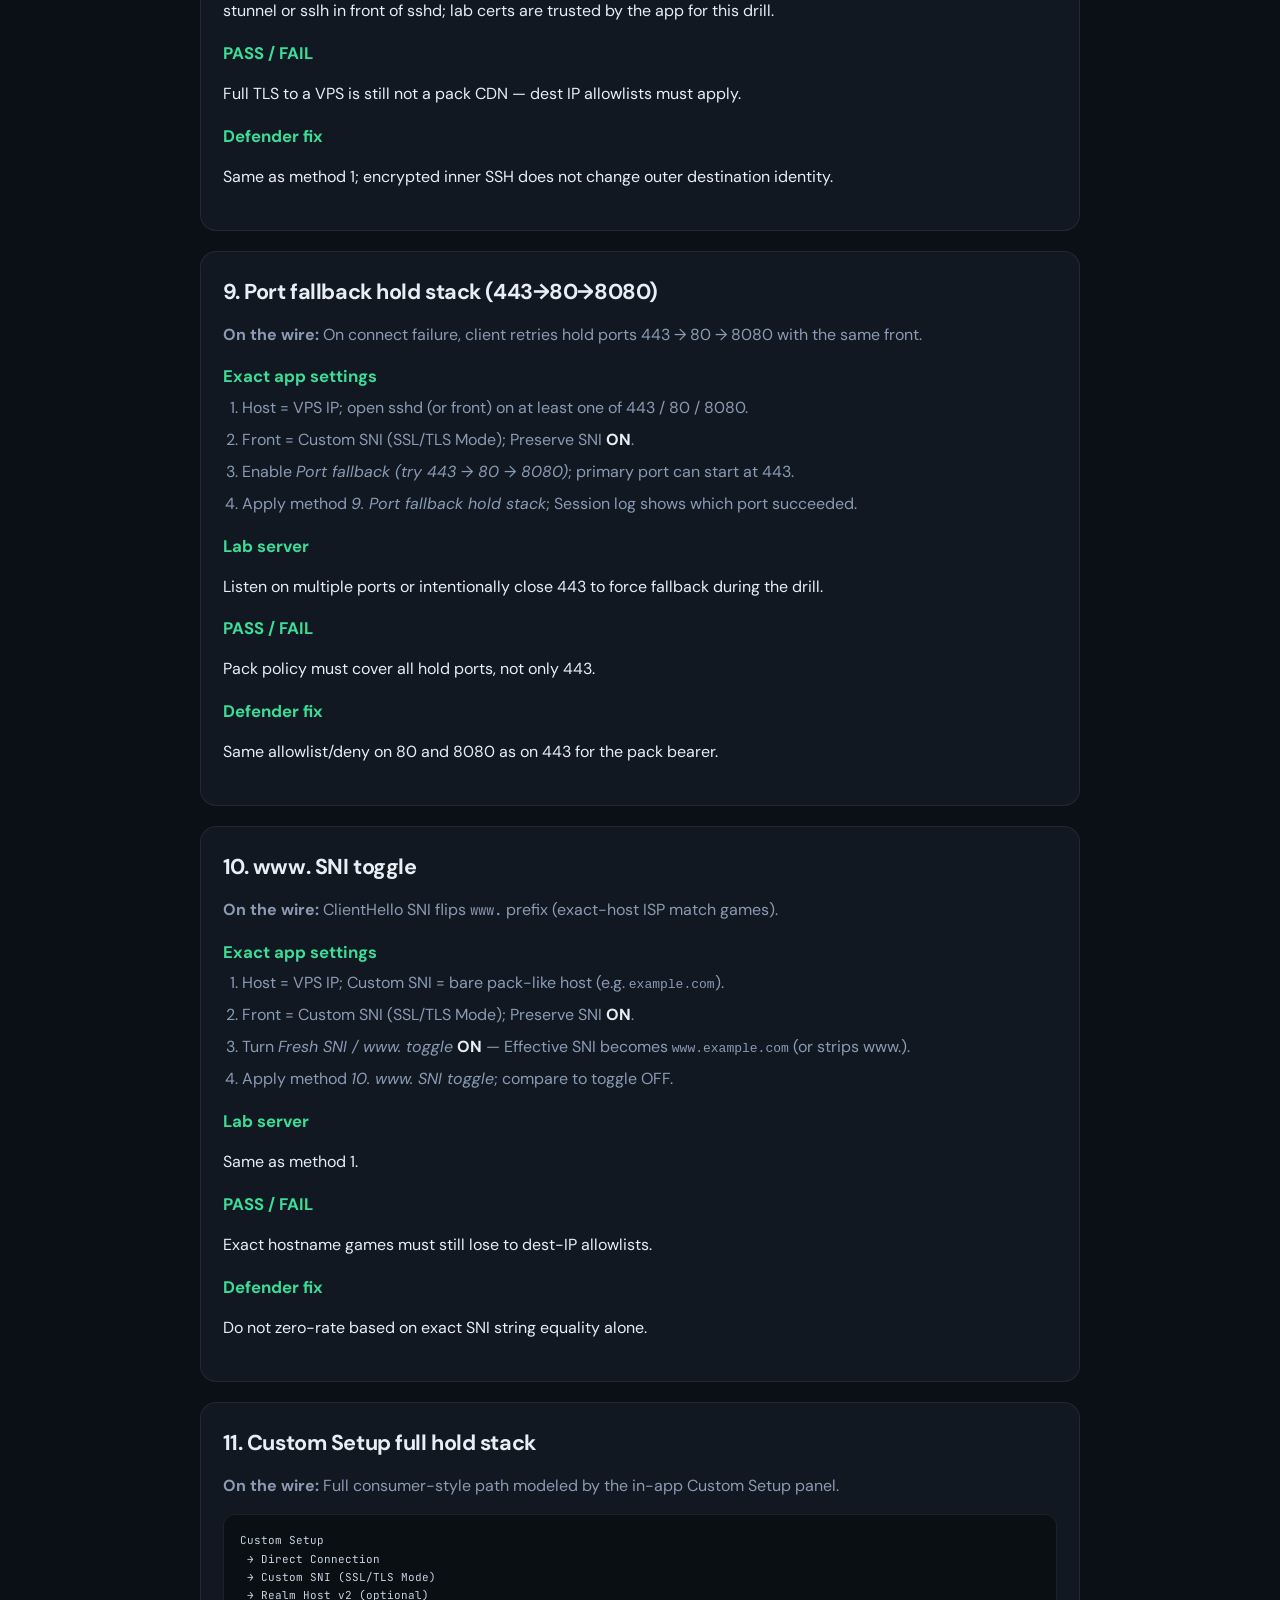
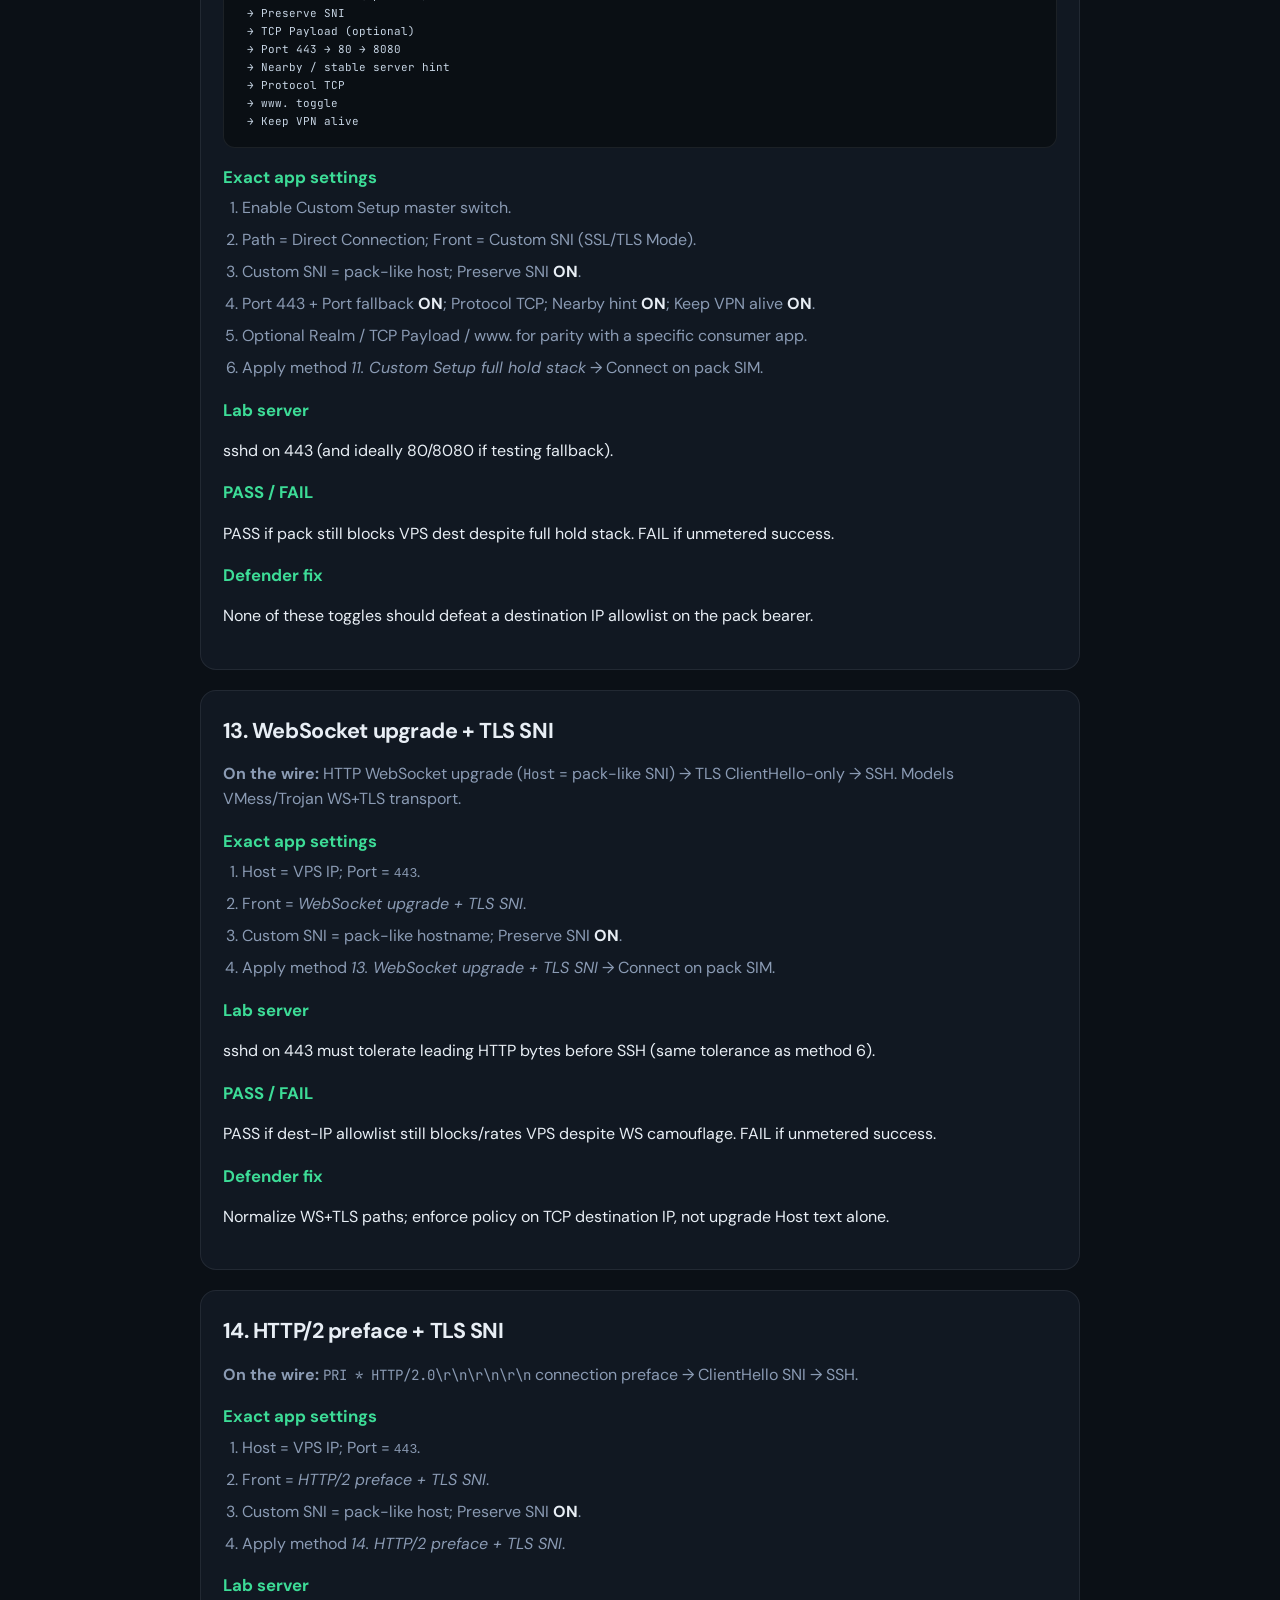
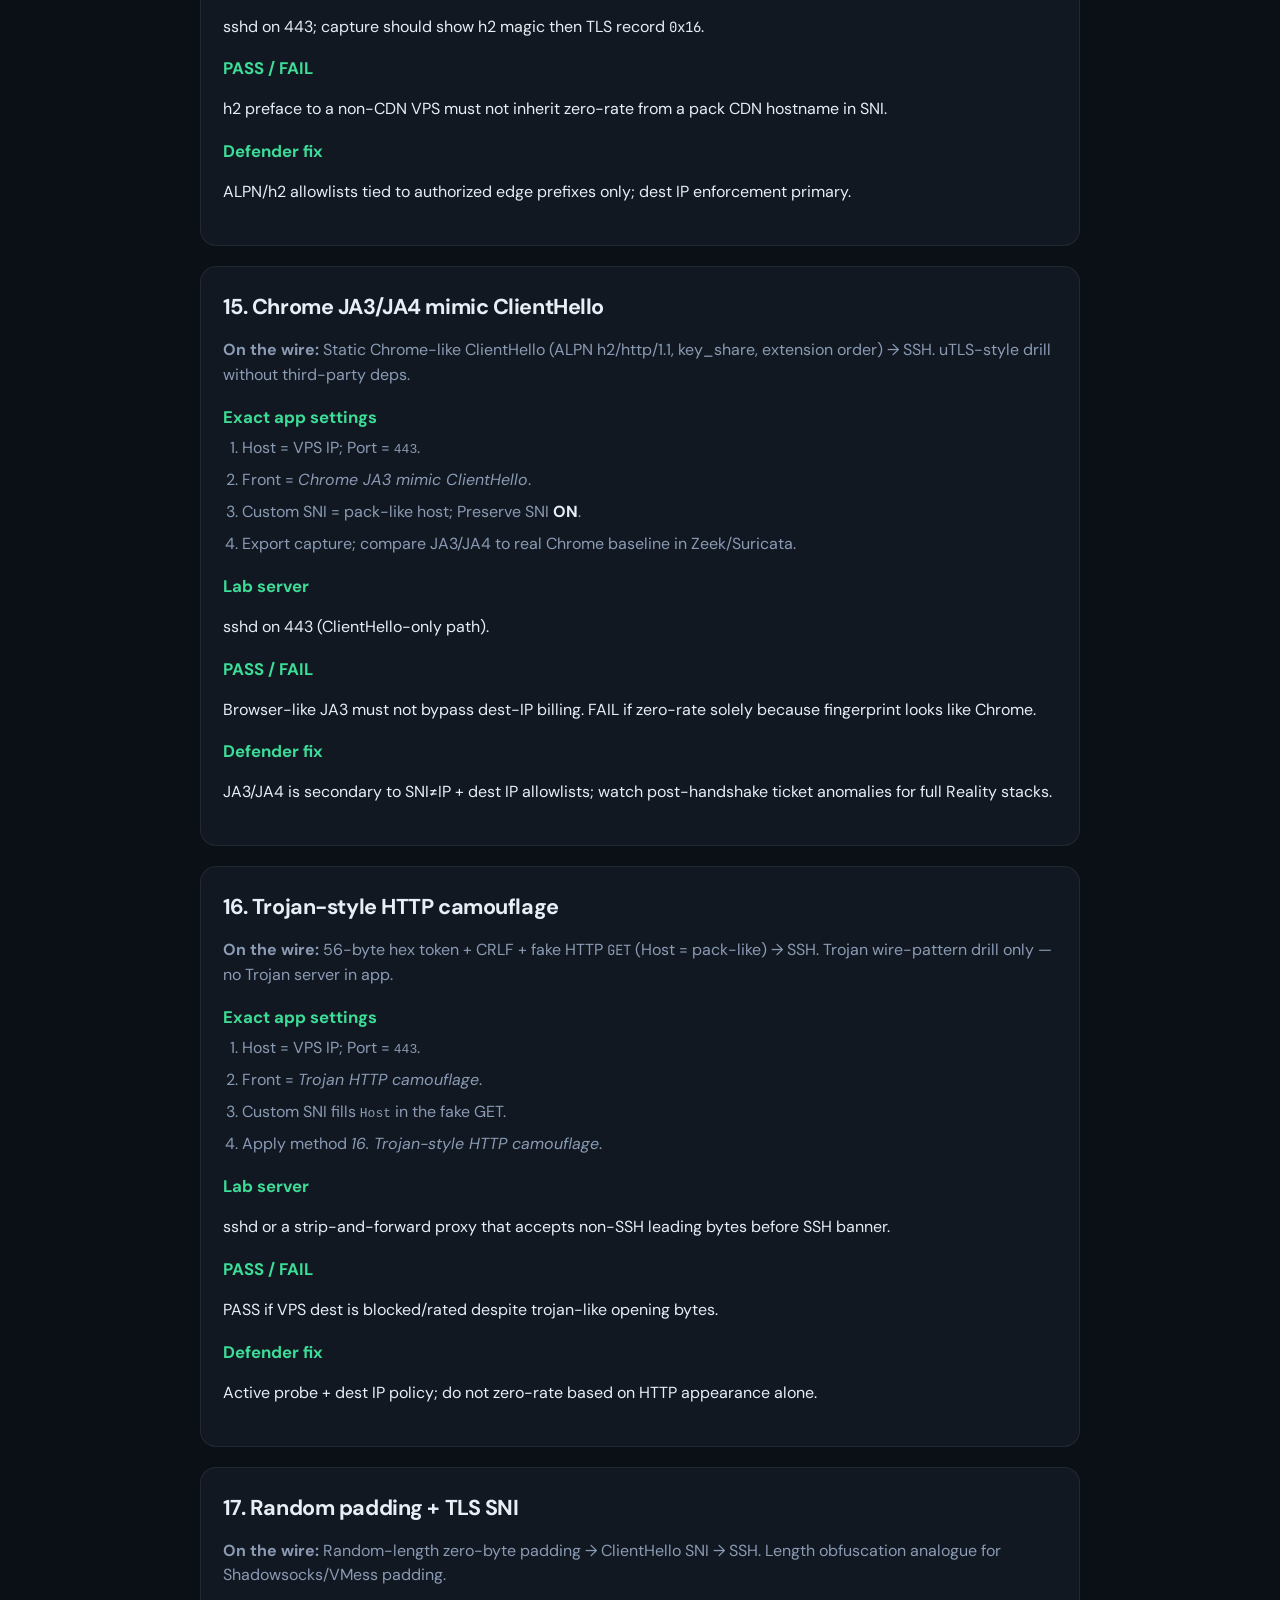
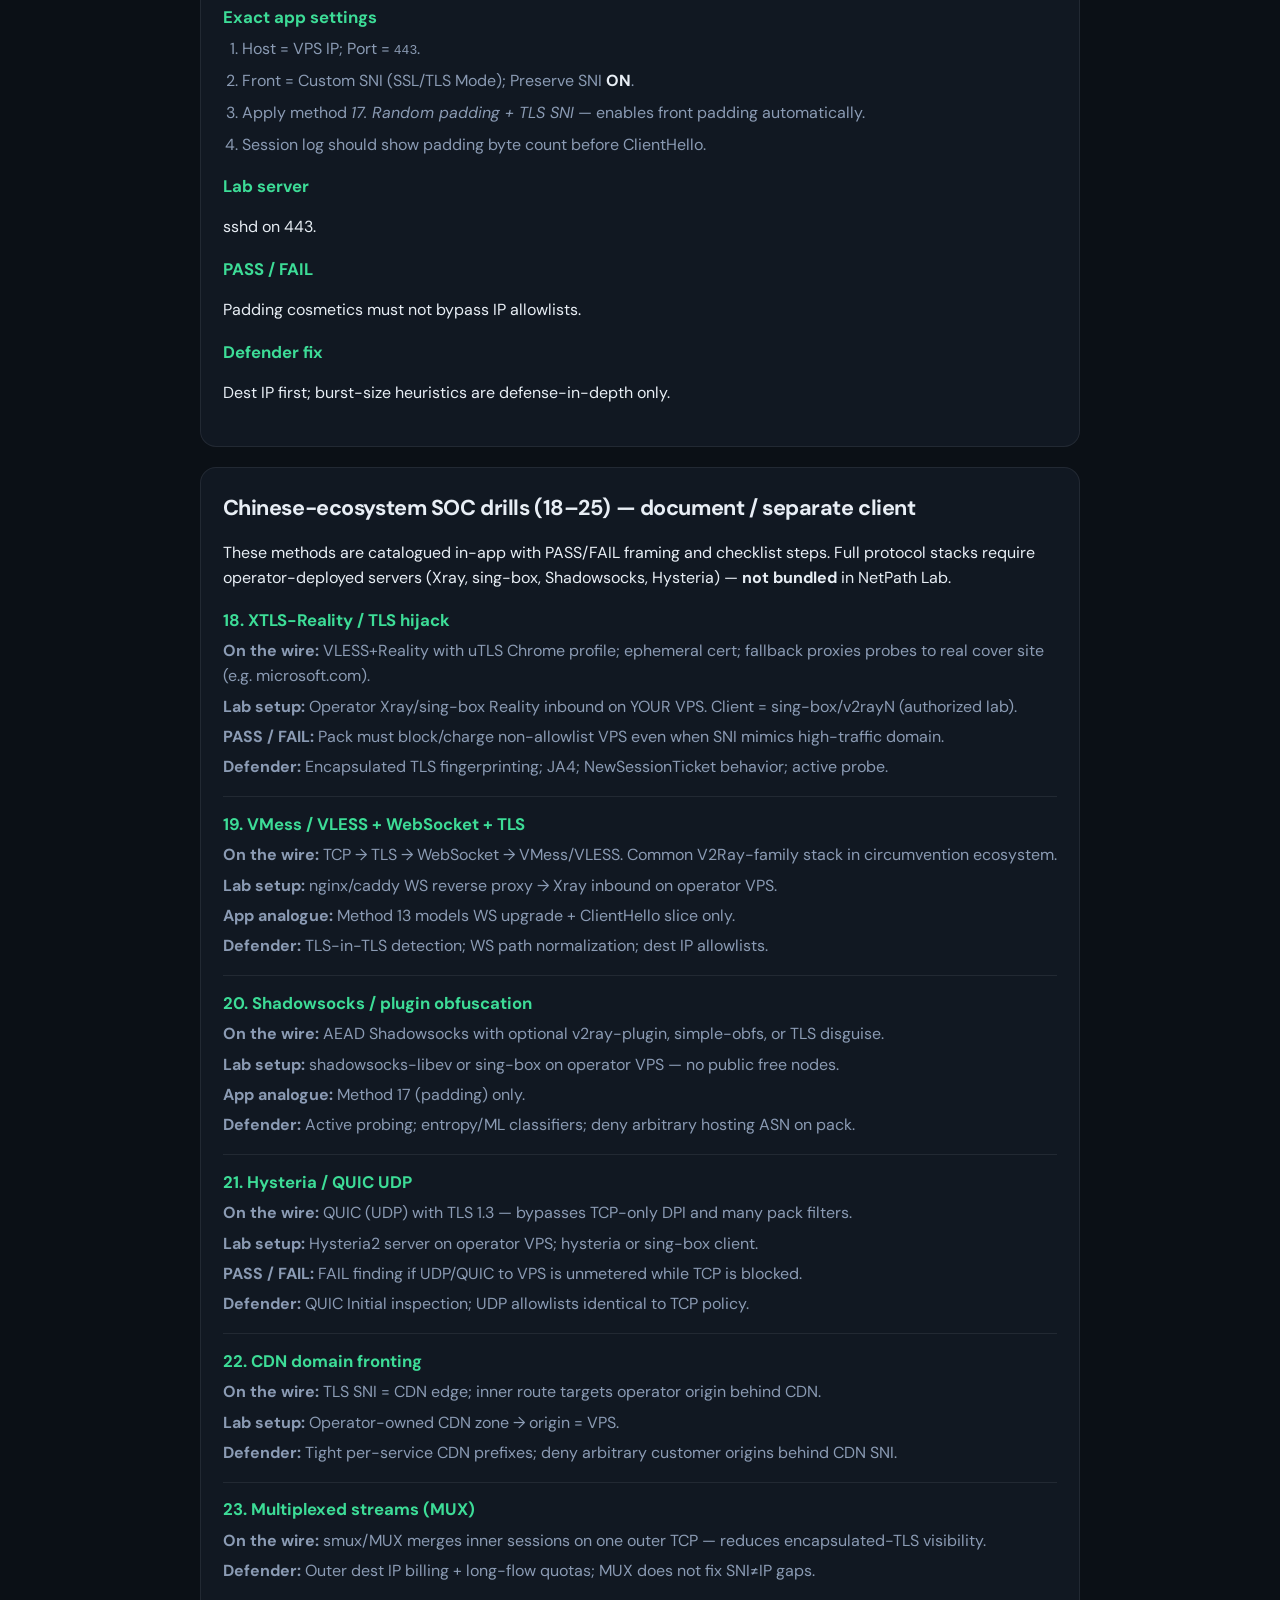
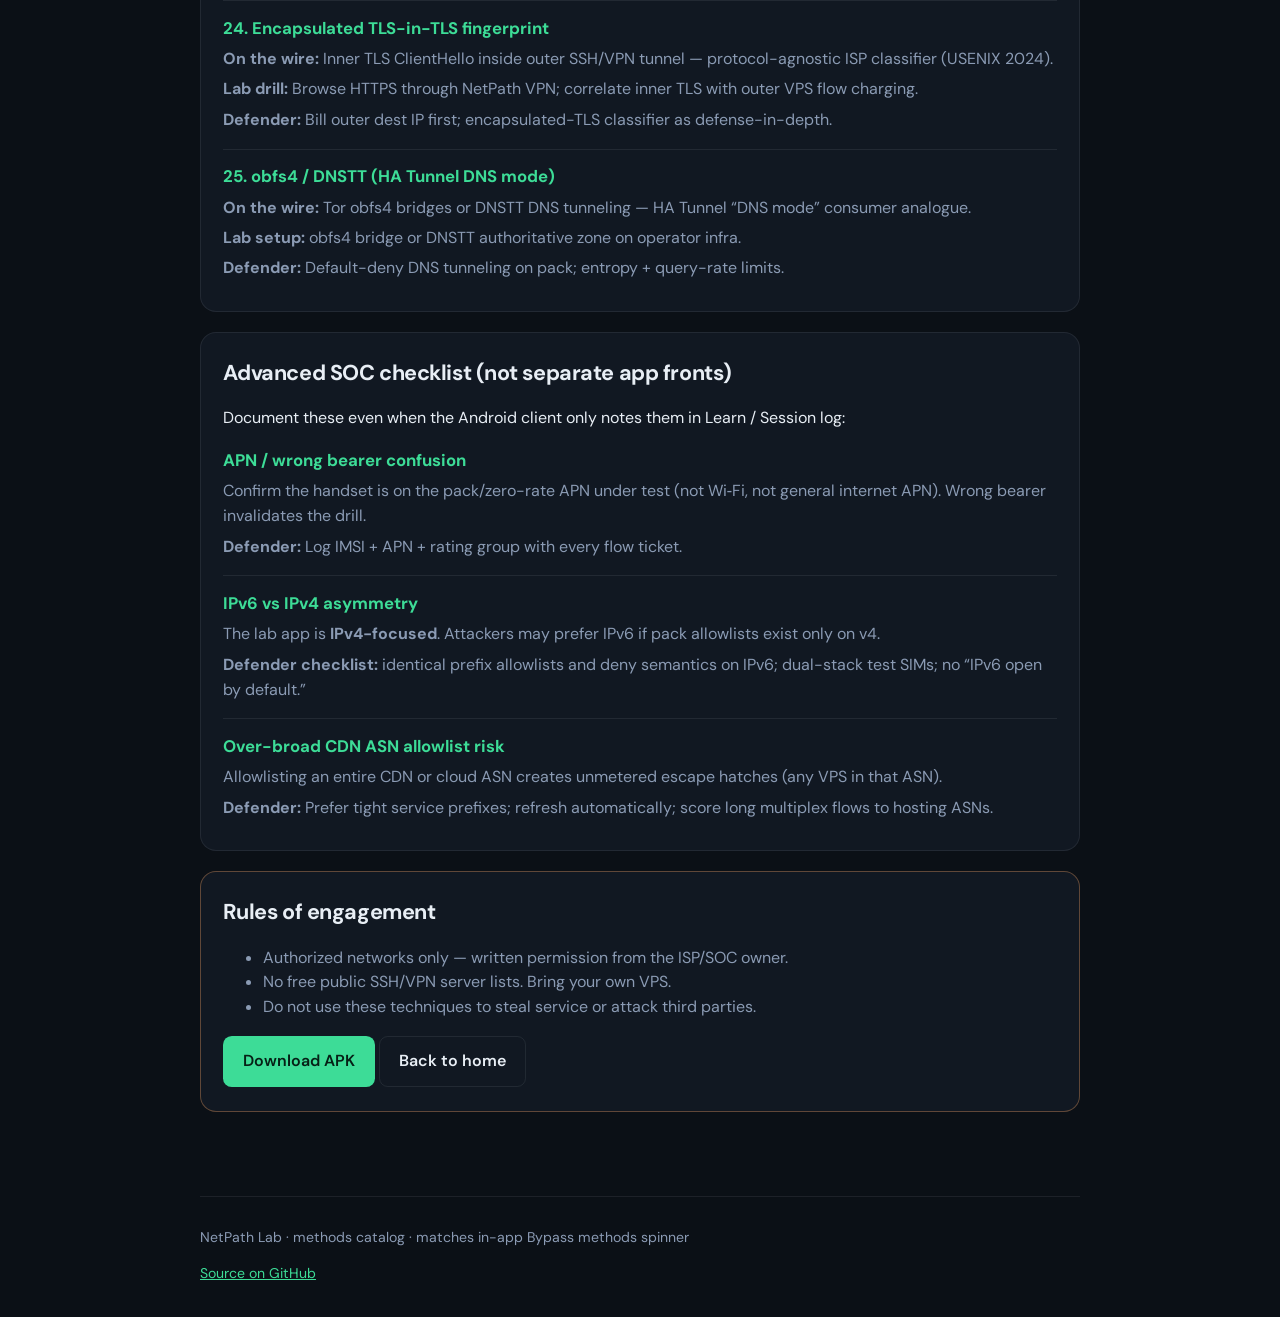
==== commit ee4931e1: "Add importable lab configs and profile import/export UX. Ship one .nplab.json per bypass method for " ====
--- a/docs/methods.html
+++ b/docs/methods.html
@@ -16,6 +16,7 @@
     <a class="brand" href="index.html">NetPath Lab</a>
     <nav>
       <a href="index.html#download">Download</a>
+      <a href="#import-configs">Import configs</a>
       <a href="methods.html">Methods</a>
       <a href="index.html#stack">Custom Setup</a>
       <a href="index.html#server">Lab server</a>
@@ -52,6 +53,64 @@
       <p>Select method <em>26. Billing / zero-rate miss drill</em> to apply a SNI-mismatch baseline, then run any method 1–25 on pack SIM.</p>
       <h3>Defender fix</h3>
       <p>Destination IP/prefix allowlists on the pack bearer; SNI≠IP mismatch deny/rate; quotas + hosting-ASN scoring.</p>
+    </section>
+
+    <section id="import-configs" class="panel warn">
+      <h2>Import configs</h2>
+      <p>
+        Each row is a ready-to-import <code>.nplab.json</code> (TunnelProfile JSON).
+        Flow: <strong>download</strong> → open app → <strong>Import config</strong> → <strong>Connect</strong>.
+      </p>
+      <p class="note">
+        <strong>Security warning:</strong> files contain live username/password for the shared lab server.
+        This repository is public — <strong>rotate the password after drills</strong> and use only on authorized networks.
+        Lab account created 6 Aug 2026, expires <strong>13 Aug 2026</strong>.
+      </p>
+      <div class="cta">
+        <a class="btn primary" href="downloads/netpath-lab-configs.zip" download>Download all configs (zip)</a>
+        <a class="btn ghost" href="downloads/configs/manifest.json">manifest.json</a>
+      </div>
+      <div class="config-table-wrap">
+        <table class="config-table">
+          <thead>
+            <tr>
+              <th>Method</th>
+              <th>Config file</th>
+              <th>Port</th>
+              <th>Front mode</th>
+              <th>Import steps</th>
+            </tr>
+          </thead>
+          <tbody>
+            <tr><td>1. SNI mismatch</td><td><a href="downloads/configs/01-sni-mismatch.nplab.json" download>01-sni-mismatch.nplab.json</a></td><td>443</td><td><code>TLS_SNI_CLIENTHELLO_ONLY</code></td><td>Import → Connect</td></tr>
+            <tr><td>2. Preserve SNI</td><td><a href="downloads/configs/02-preserve-sni.nplab.json" download>02-preserve-sni.nplab.json</a></td><td>443</td><td><code>TLS_SNI_CLIENTHELLO_ONLY</code></td><td>Import → Connect</td></tr>
+            <tr><td>3. Realm Host v2</td><td><a href="downloads/configs/03-realm-host-v2.nplab.json" download>03-realm-host-v2.nplab.json</a></td><td>443</td><td><code>TLS_SNI_CLIENTHELLO_ONLY</code></td><td>Import → Connect</td></tr>
+            <tr><td>4. Realm + Preserve</td><td><a href="downloads/configs/04-realm-preserve-sni.nplab.json" download>04-realm-preserve-sni.nplab.json</a></td><td>443</td><td><code>TLS_SNI_CLIENTHELLO_ONLY</code></td><td>Import → Connect</td></tr>
+            <tr><td>5. TCP Payload</td><td><a href="downloads/configs/05-tcp-payload-sni.nplab.json" download>05-tcp-payload-sni.nplab.json</a></td><td>443</td><td><code>TLS_SNI_CLIENTHELLO_ONLY</code></td><td>Import → Connect</td></tr>
+            <tr><td>6. HTTP inject</td><td><a href="downloads/configs/06-http-host-inject.nplab.json" download>06-http-host-inject.nplab.json</a></td><td>80</td><td><code>HTTP_INJECT</code></td><td>Import → Connect</td></tr>
+            <tr><td>7. SSH :443 direct</td><td><a href="downloads/configs/07-ssh-443-direct.nplab.json" download>07-ssh-443-direct.nplab.json</a></td><td>443</td><td><code>DIRECT</code></td><td>Import → Connect</td></tr>
+            <tr><td>8. Full TLS + SNI</td><td><a href="downloads/configs/08-tls-full-sni.nplab.json" download>08-tls-full-sni.nplab.json</a></td><td>443</td><td><code>TLS_SNI_FULL</code></td><td>Import → Connect (stunnel)</td></tr>
+            <tr><td>9. Port fallback</td><td><a href="downloads/configs/09-port-fallback-hold.nplab.json" download>09-port-fallback-hold.nplab.json</a></td><td>443→80→8080</td><td><code>TLS_SNI_CLIENTHELLO_ONLY</code></td><td>Import → Connect</td></tr>
+            <tr><td>10. www. SNI toggle</td><td><a href="downloads/configs/10-www-sni-toggle.nplab.json" download>10-www-sni-toggle.nplab.json</a></td><td>443</td><td><code>TLS_SNI_CLIENTHELLO_ONLY</code></td><td>Import → Connect</td></tr>
+            <tr><td>11. Full hold stack</td><td><a href="downloads/configs/11-custom-setup-hold.nplab.json" download>11-custom-setup-hold.nplab.json</a></td><td>443→80→8080</td><td><code>TLS_SNI_CLIENTHELLO_ONLY</code></td><td>Import → Connect</td></tr>
+            <tr><td>13. WebSocket + TLS</td><td><a href="downloads/configs/13-ws-tls-front.nplab.json" download>13-ws-tls-front.nplab.json</a></td><td>443</td><td><code>HTTP_WEBSOCKET_TLS</code></td><td>Import → Connect</td></tr>
+            <tr><td>14. HTTP/2 preface</td><td><a href="downloads/configs/14-http2-preamble-sni.nplab.json" download>14-http2-preamble-sni.nplab.json</a></td><td>443</td><td><code>HTTP2_PREAMBLE_TLS</code></td><td>Import → Connect</td></tr>
+            <tr><td>15. Chrome JA3 mimic</td><td><a href="downloads/configs/15-chrome-ja3-mimic.nplab.json" download>15-chrome-ja3-mimic.nplab.json</a></td><td>443</td><td><code>TLS_CHROME_JA3_MIMIC</code></td><td>Import → Connect</td></tr>
+            <tr><td>16. Trojan camouflage</td><td><a href="downloads/configs/16-trojan-http-camouflage.nplab.json" download>16-trojan-http-camouflage.nplab.json</a></td><td>443</td><td><code>TROJAN_HTTP_CAMOUFLAGE</code></td><td>Import → Connect</td></tr>
+            <tr><td>17. Random padding</td><td><a href="downloads/configs/17-random-padding-sni.nplab.json" download>17-random-padding-sni.nplab.json</a></td><td>443</td><td><code>TLS_SNI_CLIENTHELLO_ONLY</code></td><td>Import → Connect</td></tr>
+            <tr><td>18. Reality (doc)</td><td><a href="downloads/configs/18-doc-reality-xtls.nplab.json" download>18-doc-reality-xtls.nplab.json</a></td><td>443</td><td><code>TLS_CHROME_JA3_MIMIC</code></td><td>Import → separate Xray client</td></tr>
+            <tr><td>19. VMess/VLESS (doc)</td><td><a href="downloads/configs/19-doc-vmess-vless.nplab.json" download>19-doc-vmess-vless.nplab.json</a></td><td>443</td><td><code>HTTP_WEBSOCKET_TLS</code></td><td>Import → method 13 analogue</td></tr>
+            <tr><td>20. Shadowsocks (doc)</td><td><a href="downloads/configs/20-doc-shadowsocks.nplab.json" download>20-doc-shadowsocks.nplab.json</a></td><td>443</td><td><code>TLS_SNI_CLIENTHELLO_ONLY</code></td><td>Import → padding drill</td></tr>
+            <tr><td>21. Hysteria/QUIC (doc)</td><td><a href="downloads/configs/21-doc-hysteria-quic.nplab.json" download>21-doc-hysteria-quic.nplab.json</a></td><td>443 UDP</td><td><code>DIRECT</code></td><td>Drill-only; separate client</td></tr>
+            <tr><td>22. CDN fronting (doc)</td><td><a href="downloads/configs/22-doc-cdn-fronting.nplab.json" download>22-doc-cdn-fronting.nplab.json</a></td><td>443</td><td><code>TLS_SNI_FULL</code></td><td>Import → CDN lab setup</td></tr>
+            <tr><td>23. MUX (doc)</td><td><a href="downloads/configs/23-doc-mux-streams.nplab.json" download>23-doc-mux-streams.nplab.json</a></td><td>443</td><td><code>TLS_SNI_CLIENTHELLO_ONLY</code></td><td>Import → Connect</td></tr>
+            <tr><td>24. Encapsulated TLS (doc)</td><td><a href="downloads/configs/24-doc-encapsulated-tls.nplab.json" download>24-doc-encapsulated-tls.nplab.json</a></td><td>443</td><td><code>TLS_SNI_CLIENTHELLO_ONLY</code></td><td>Import → browse HTTPS via VPN</td></tr>
+            <tr><td>25. obfs4/DNSTT (doc)</td><td><a href="downloads/configs/25-doc-obfs4-dnstt.nplab.json" download>25-doc-obfs4-dnstt.nplab.json</a></td><td>53 UDP</td><td><code>DIRECT</code></td><td>Drill-only; separate client</td></tr>
+            <tr><td>26. Billing framing</td><td><a href="downloads/configs/26-billing-zero-rate-drill.nplab.json" download>26-billing-zero-rate-drill.nplab.json</a></td><td>443</td><td><code>TLS_SNI_CLIENTHELLO_ONLY</code></td><td>Import → score PASS/FAIL</td></tr>
+          </tbody>
+        </table>
+      </div>
+      <p class="note">Proxy ports <code>8080</code>, <code>3128</code>, <code>8888</code> are used when port-fallback retries (methods 9, 11). UDPGW <code>7200</code>/<code>7300</code> are documented for SOC drills only — app is TCP/SSH focused.</p>
     </section>
 
     <nav class="toc panel">
--- a/docs/styles.css
+++ b/docs/styles.css
@@ -221,6 +221,38 @@
 .adv:first-of-type { border-top: none; padding-top: 0; }
 .adv p { color: var(--muted); margin: 0.35rem 0; }
 
+.config-table-wrap {
+  overflow-x: auto;
+  margin: 1rem 0;
+}
+.config-table {
+  width: 100%;
+  border-collapse: collapse;
+  font-size: 0.88rem;
+}
+.config-table th,
+.config-table td {
+  border: 1px solid var(--line);
+  padding: 0.5rem 0.65rem;
+  text-align: left;
+  vertical-align: top;
+}
+.config-table th {
+  background: var(--surface);
+  color: var(--accent);
+  font-weight: 600;
+}
+.config-table td code {
+  font-family: var(--mono);
+  font-size: 0.82rem;
+}
+.config-table a {
+  color: var(--accent);
+  text-decoration: none;
+  white-space: nowrap;
+}
+.config-table a:hover { text-decoration: underline; }
+
 footer {
   width: min(880px, calc(100% - 2rem));
   margin: 0 auto 2rem;
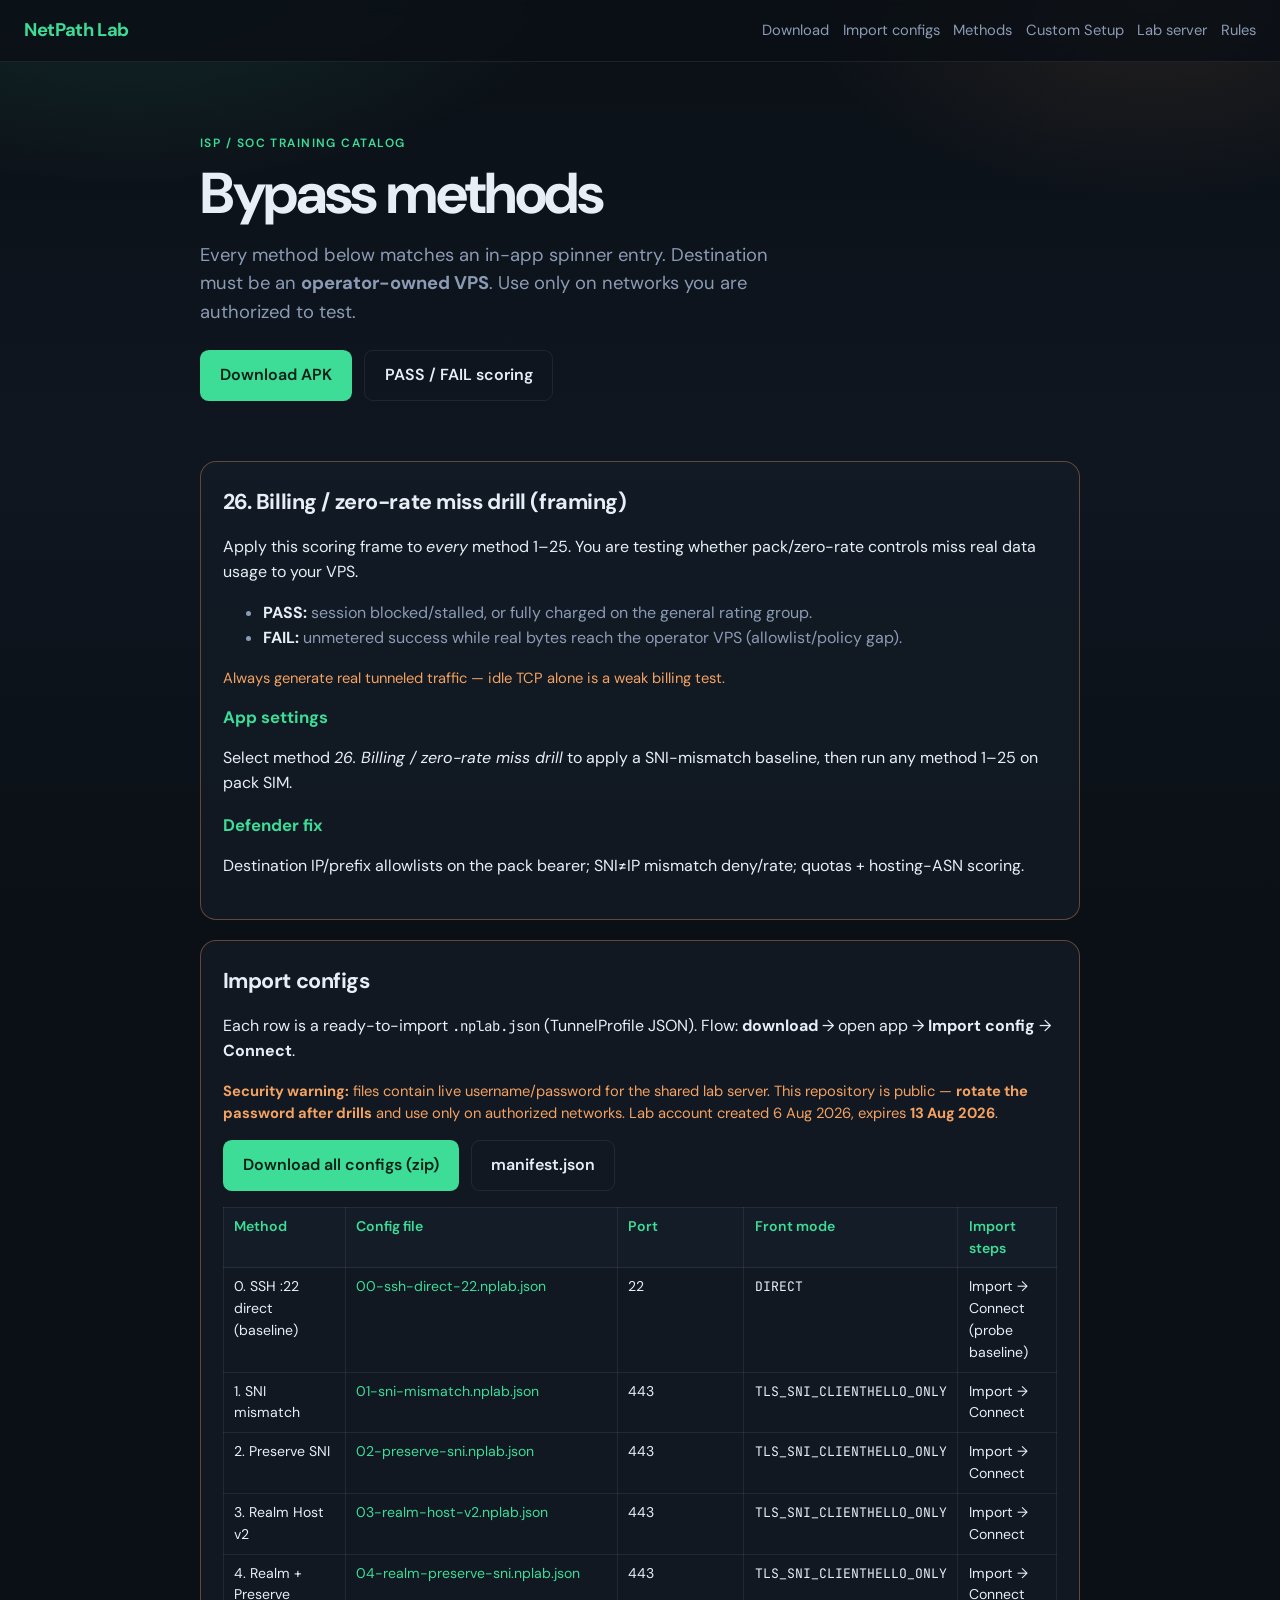
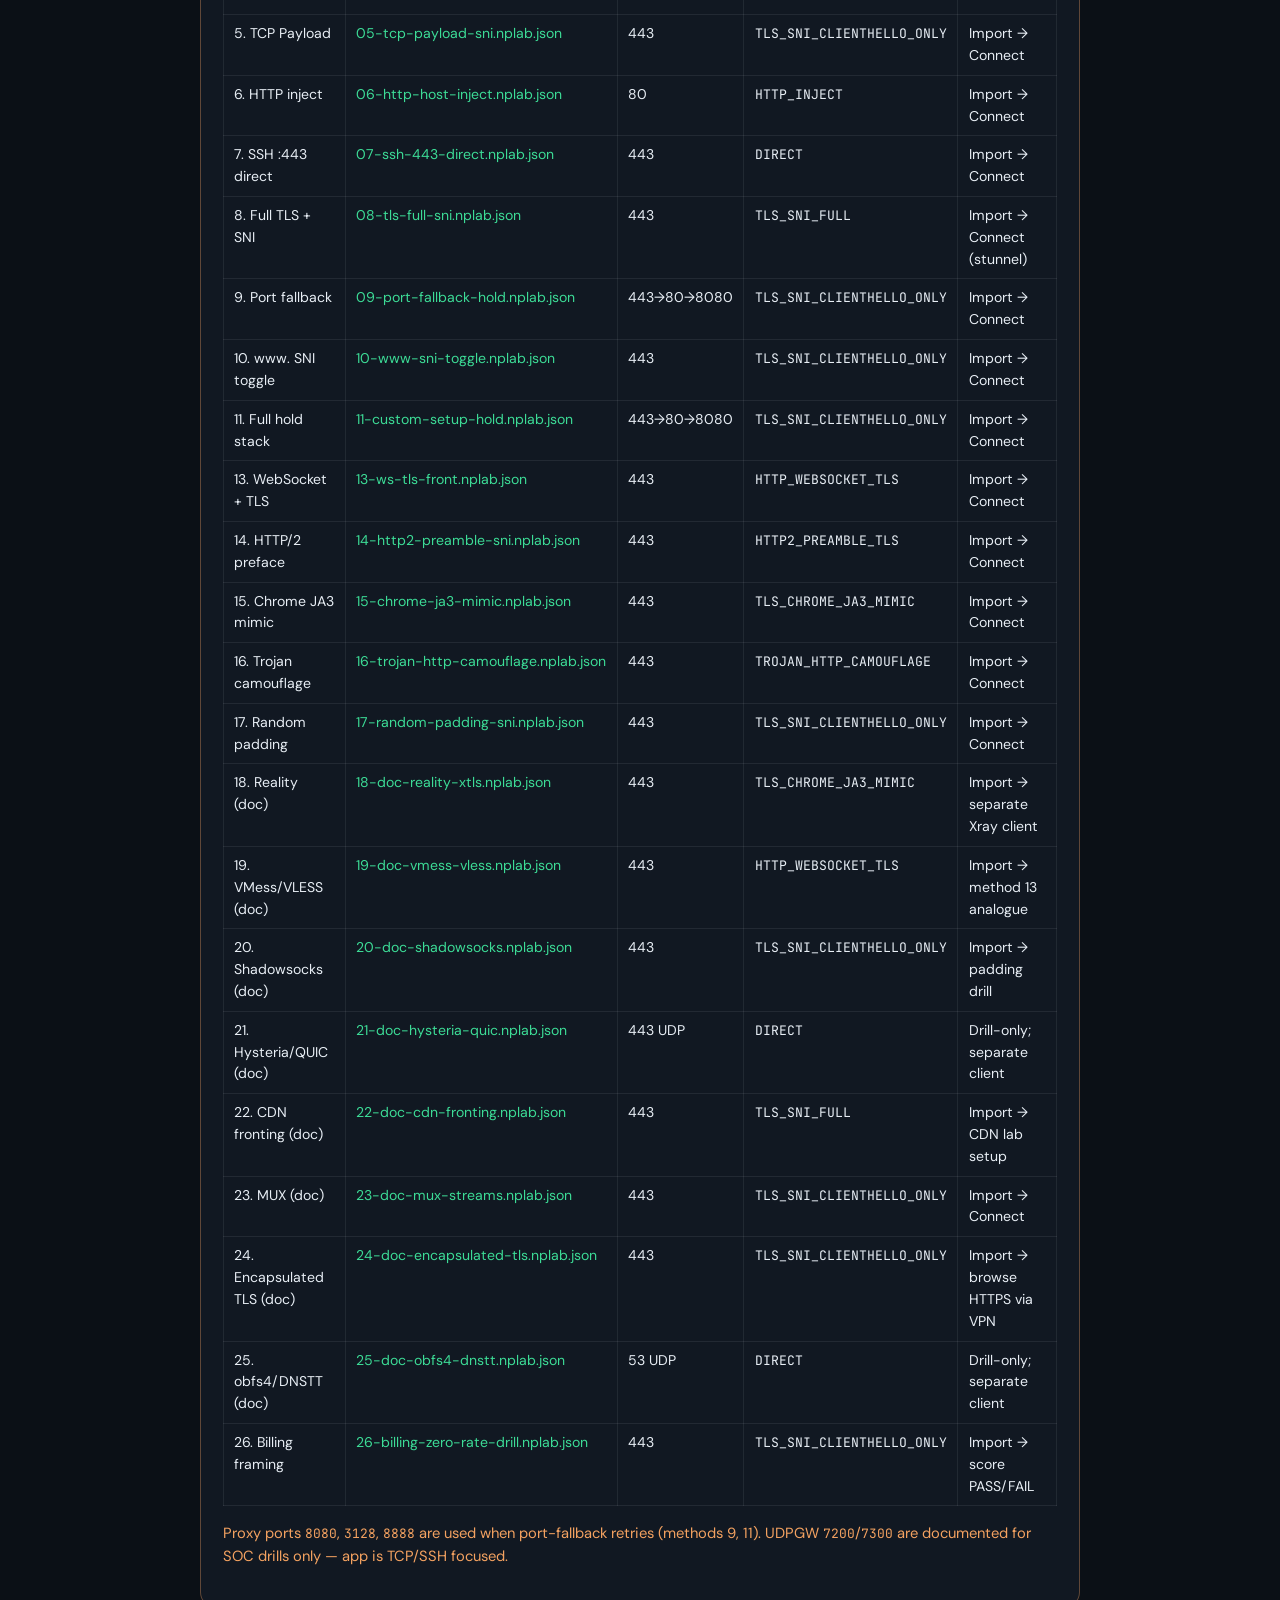
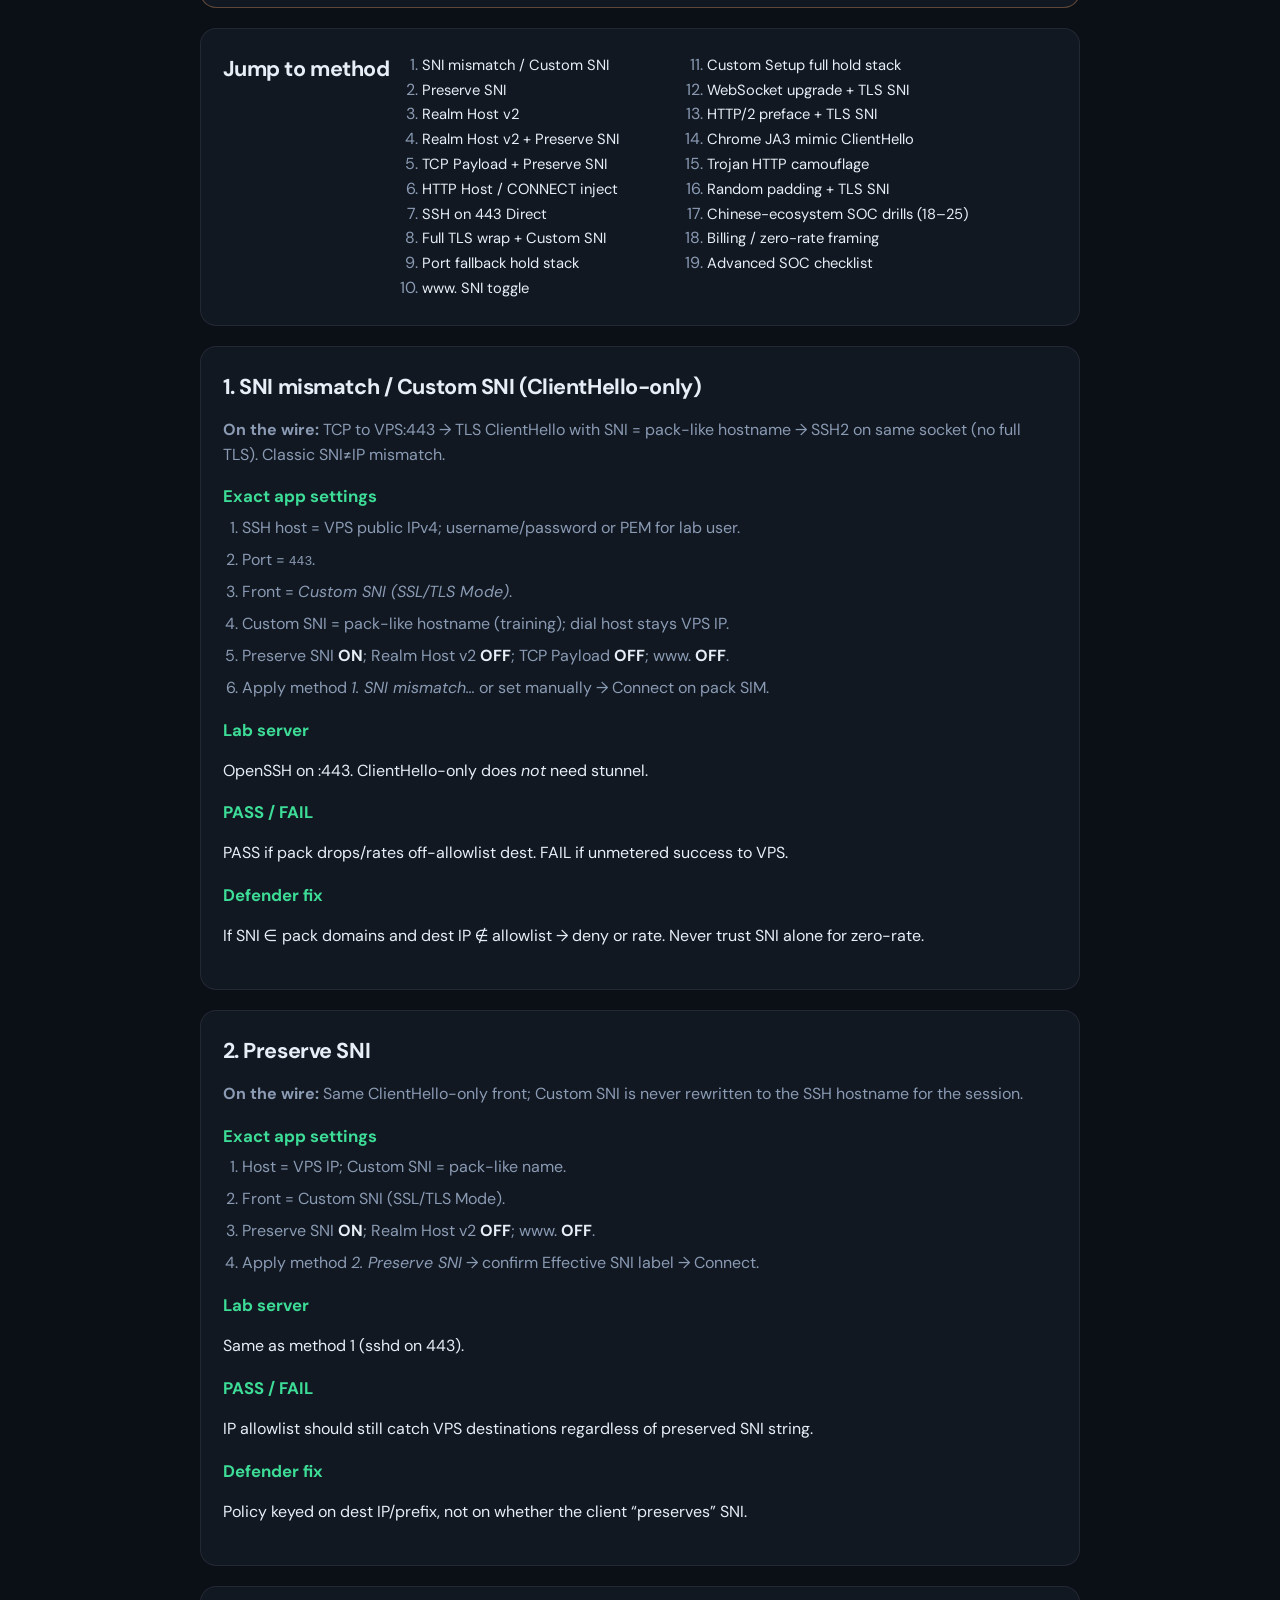
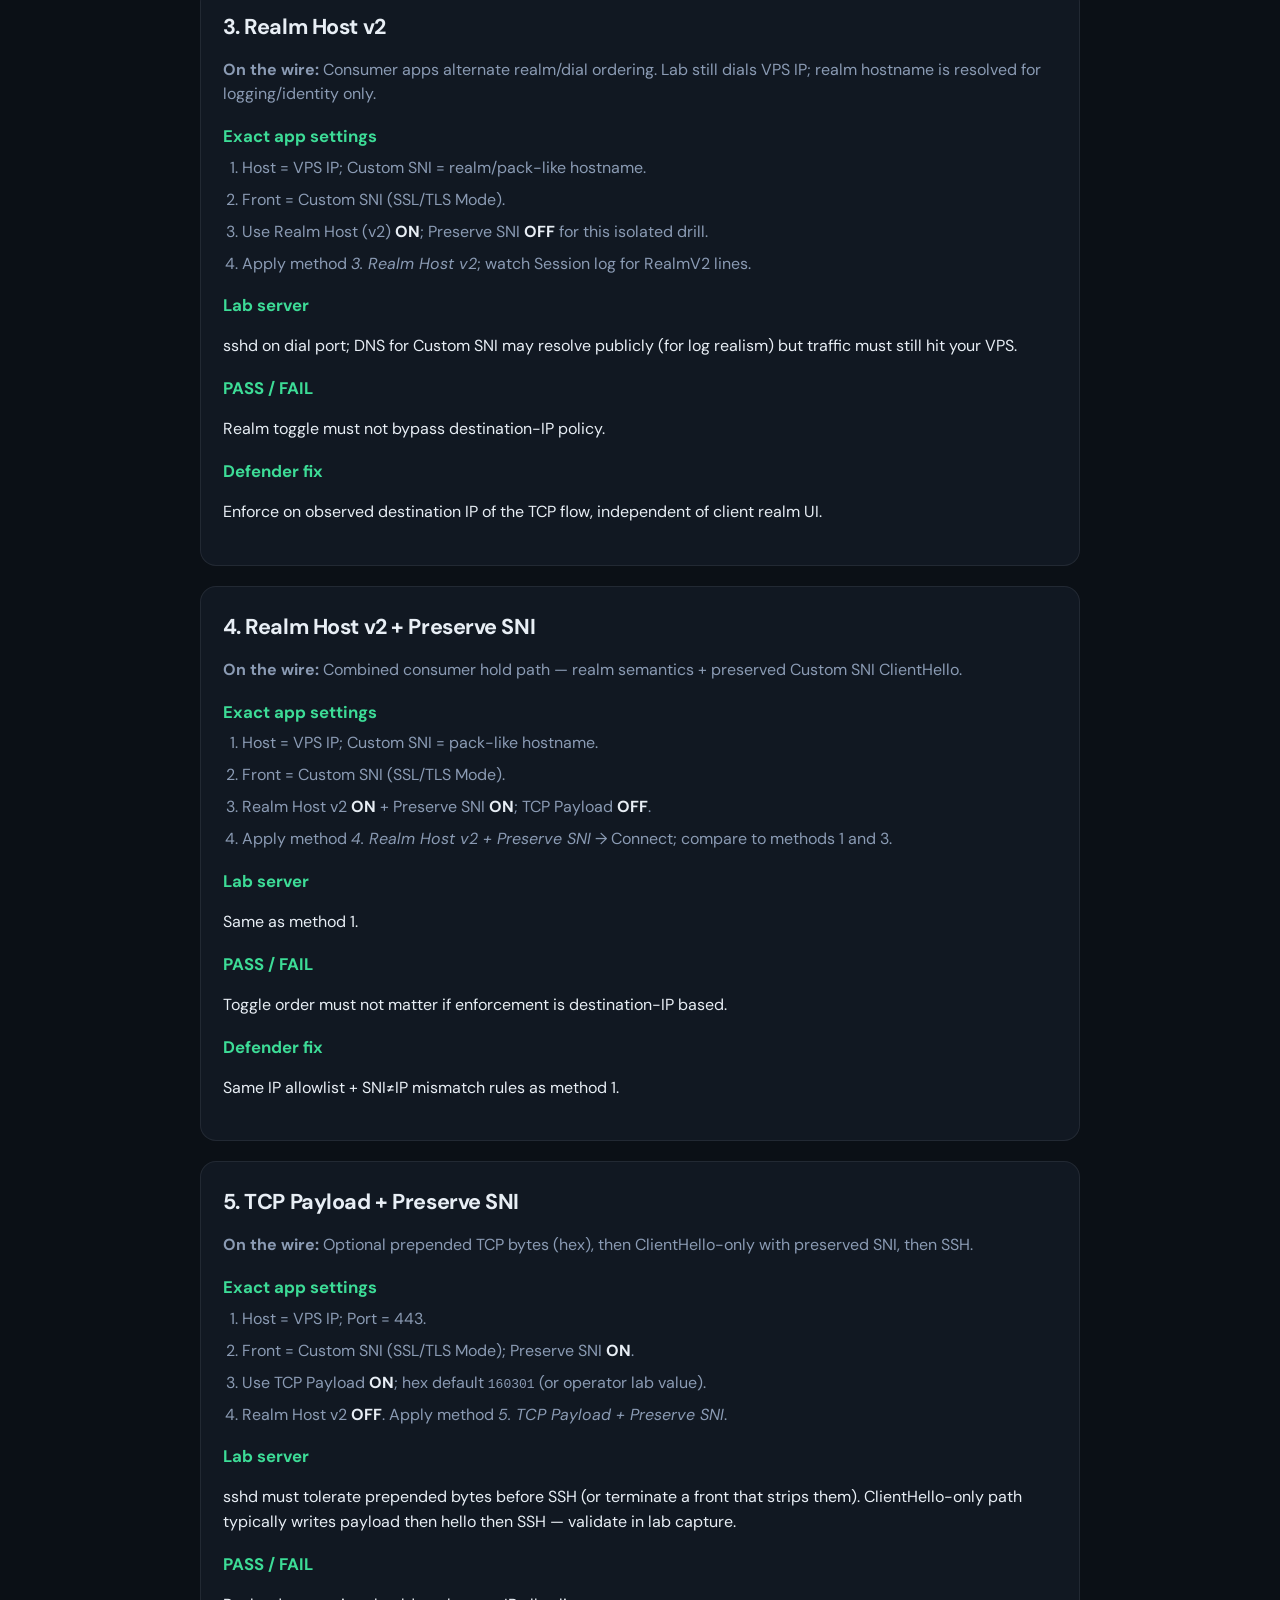
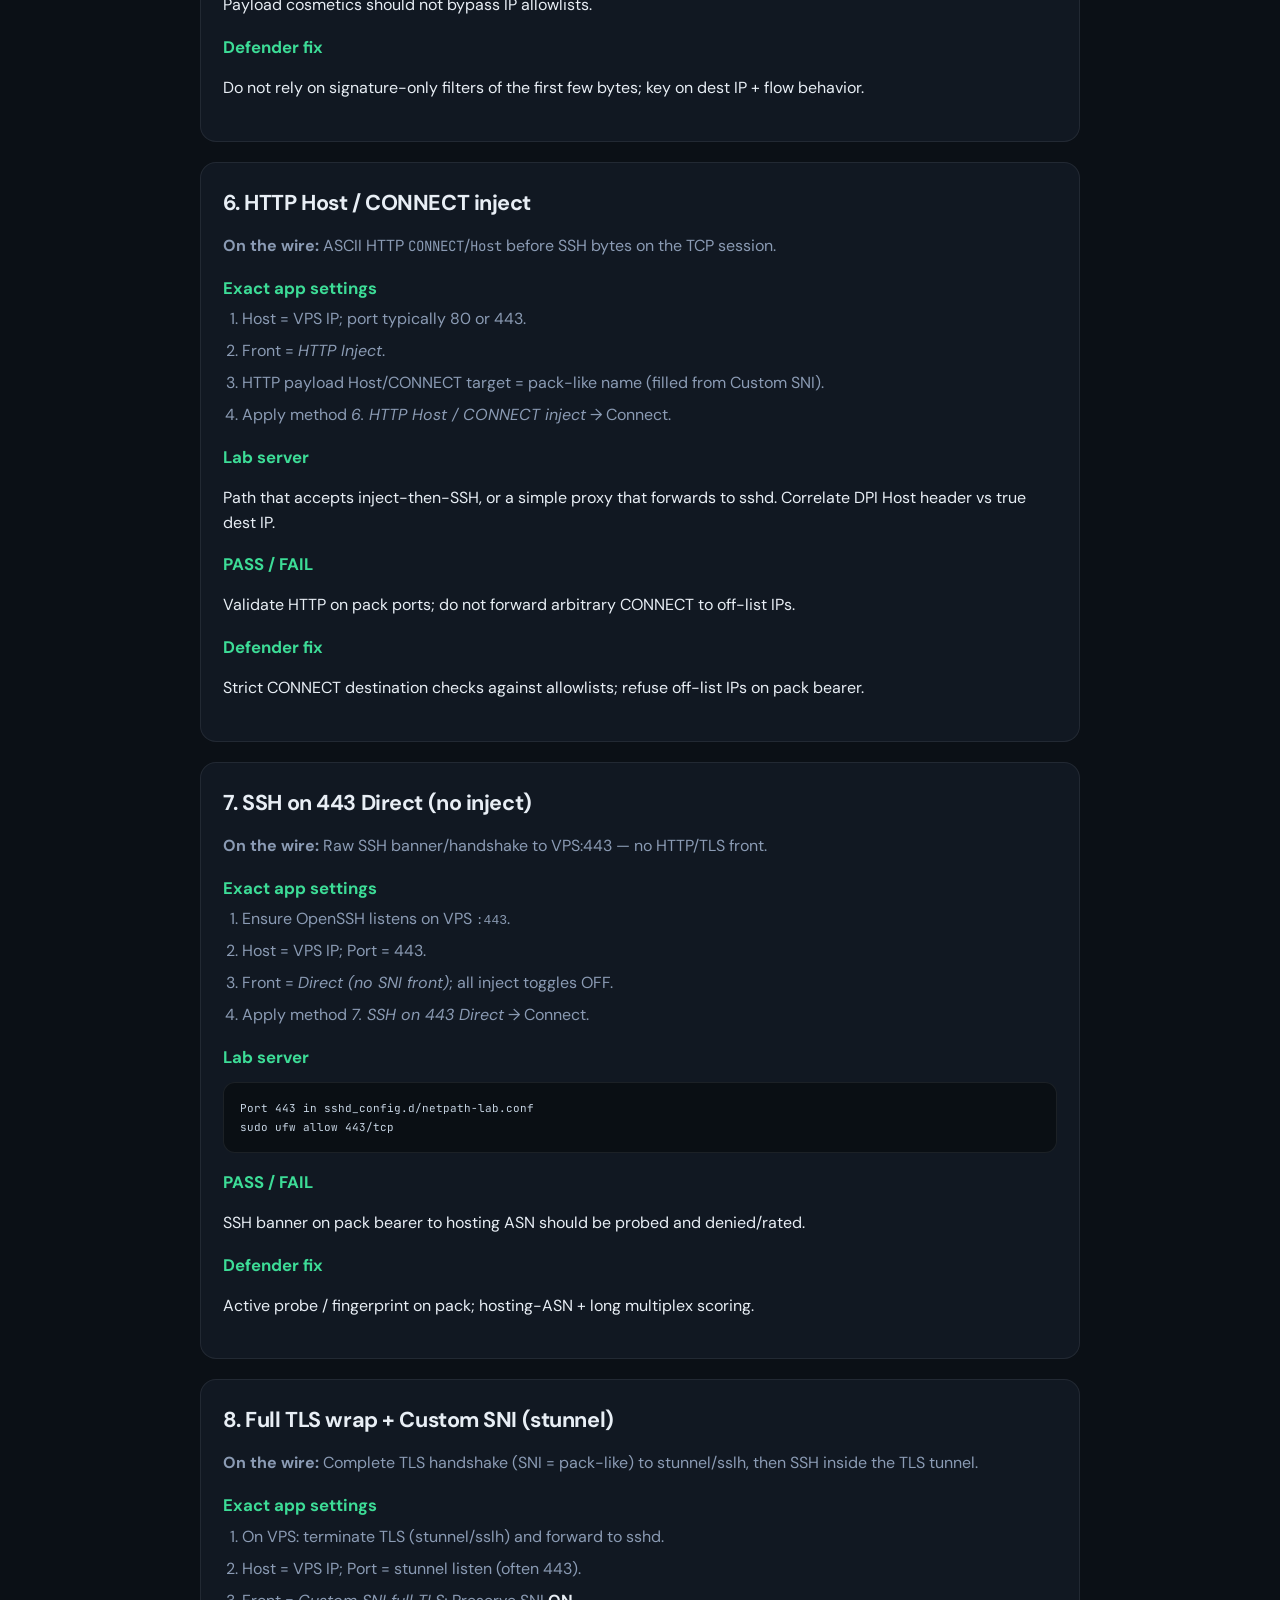
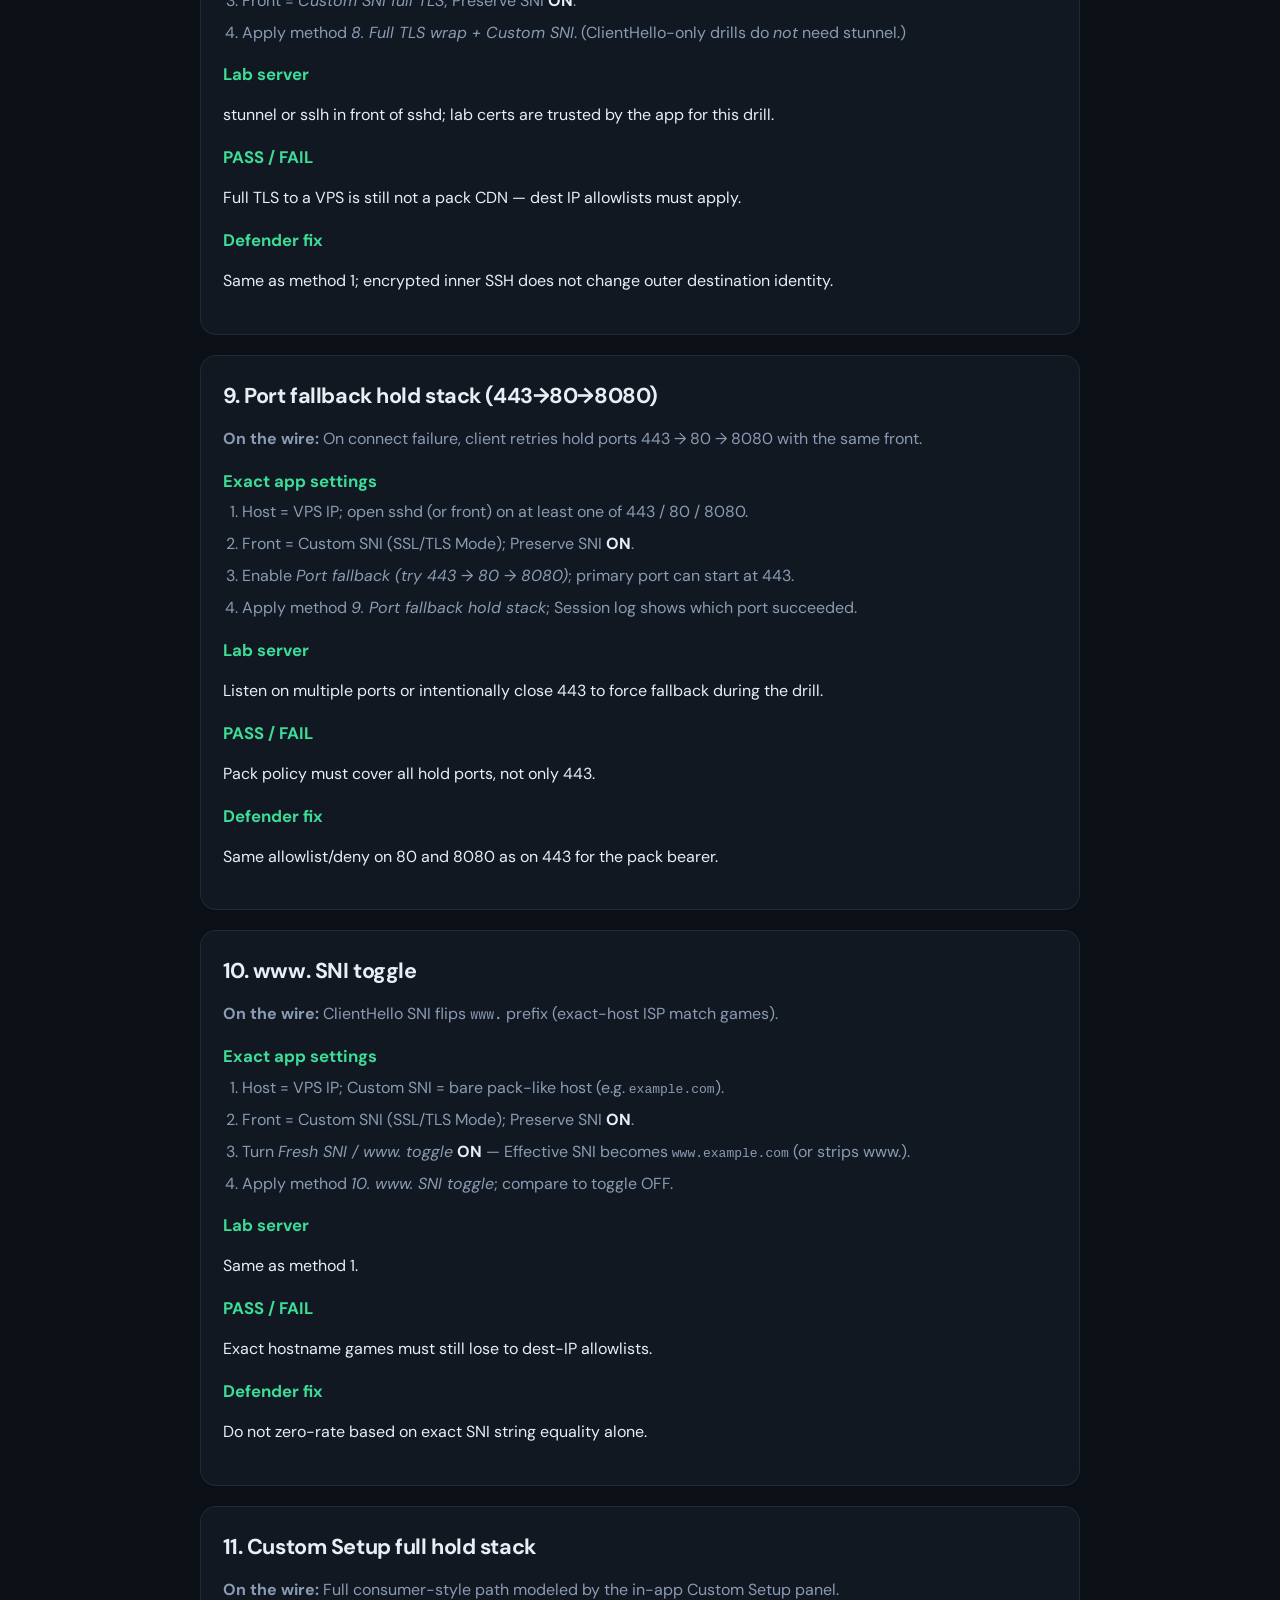
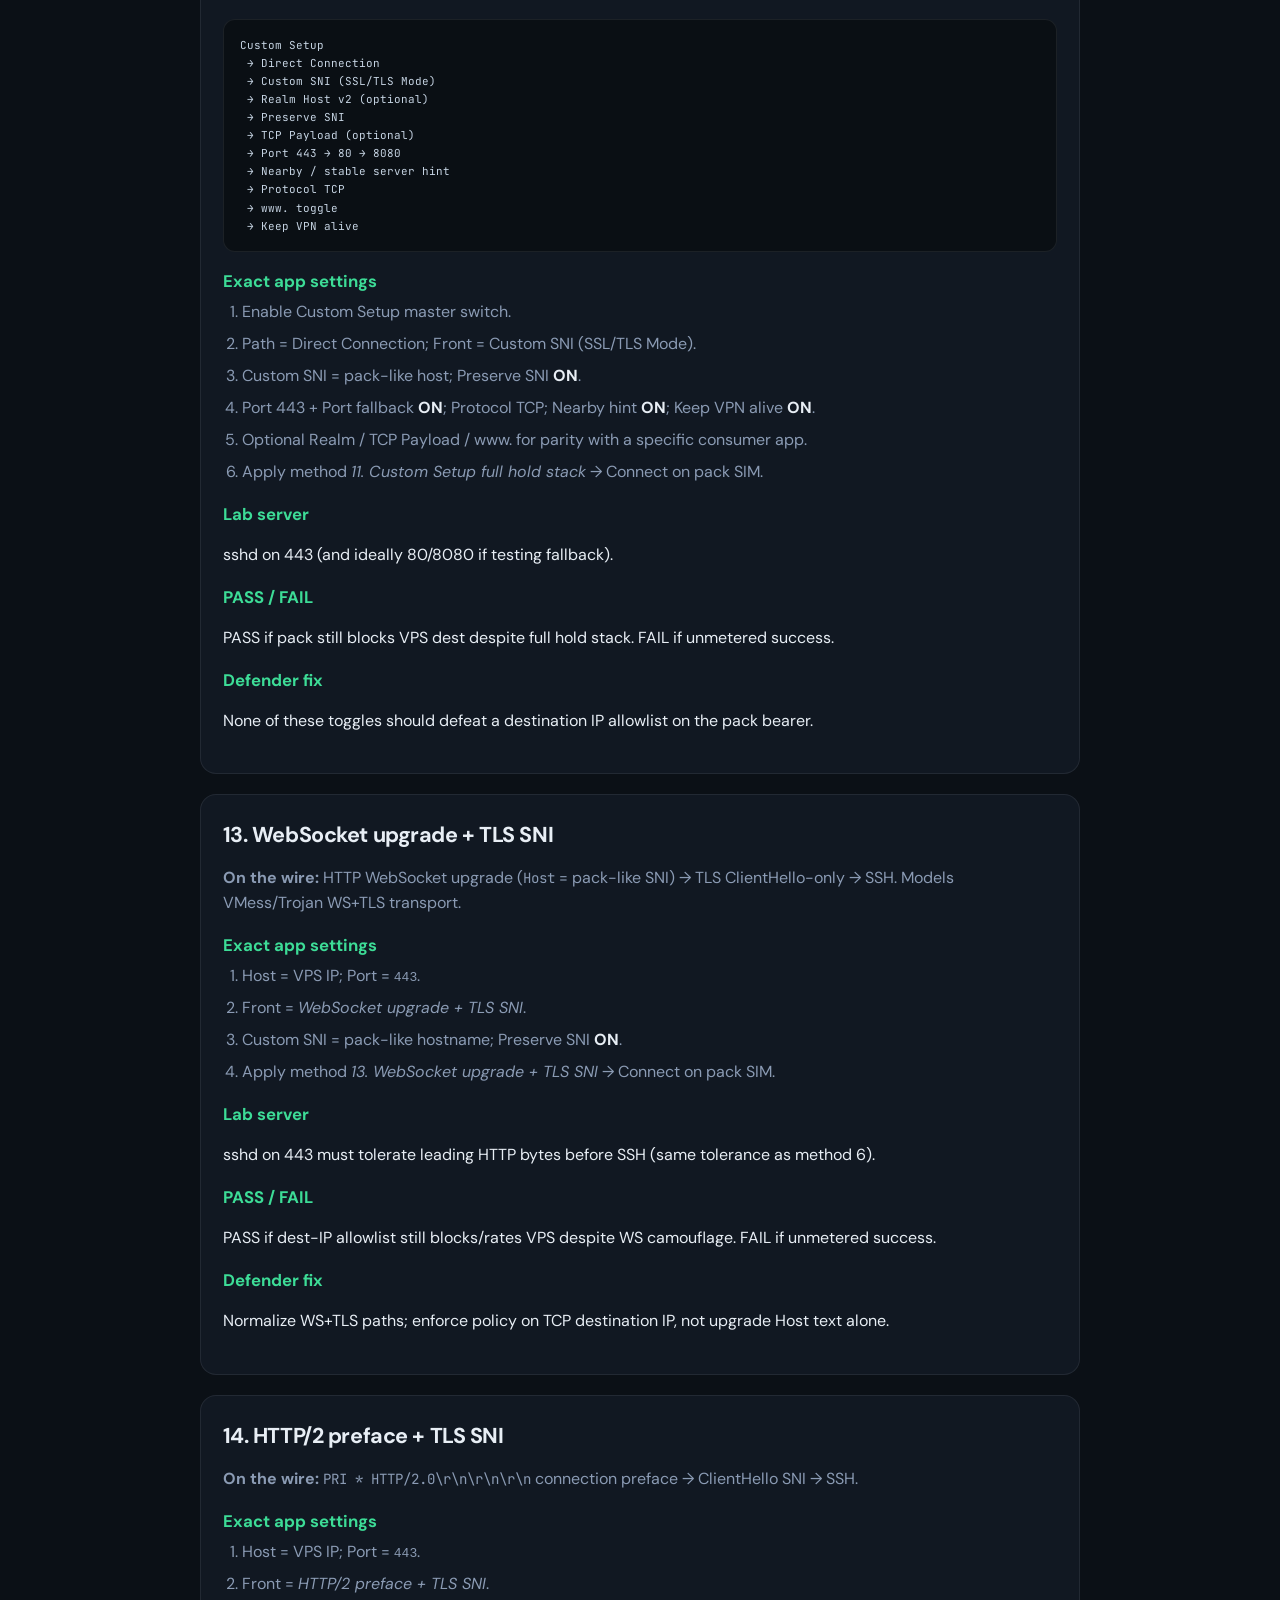
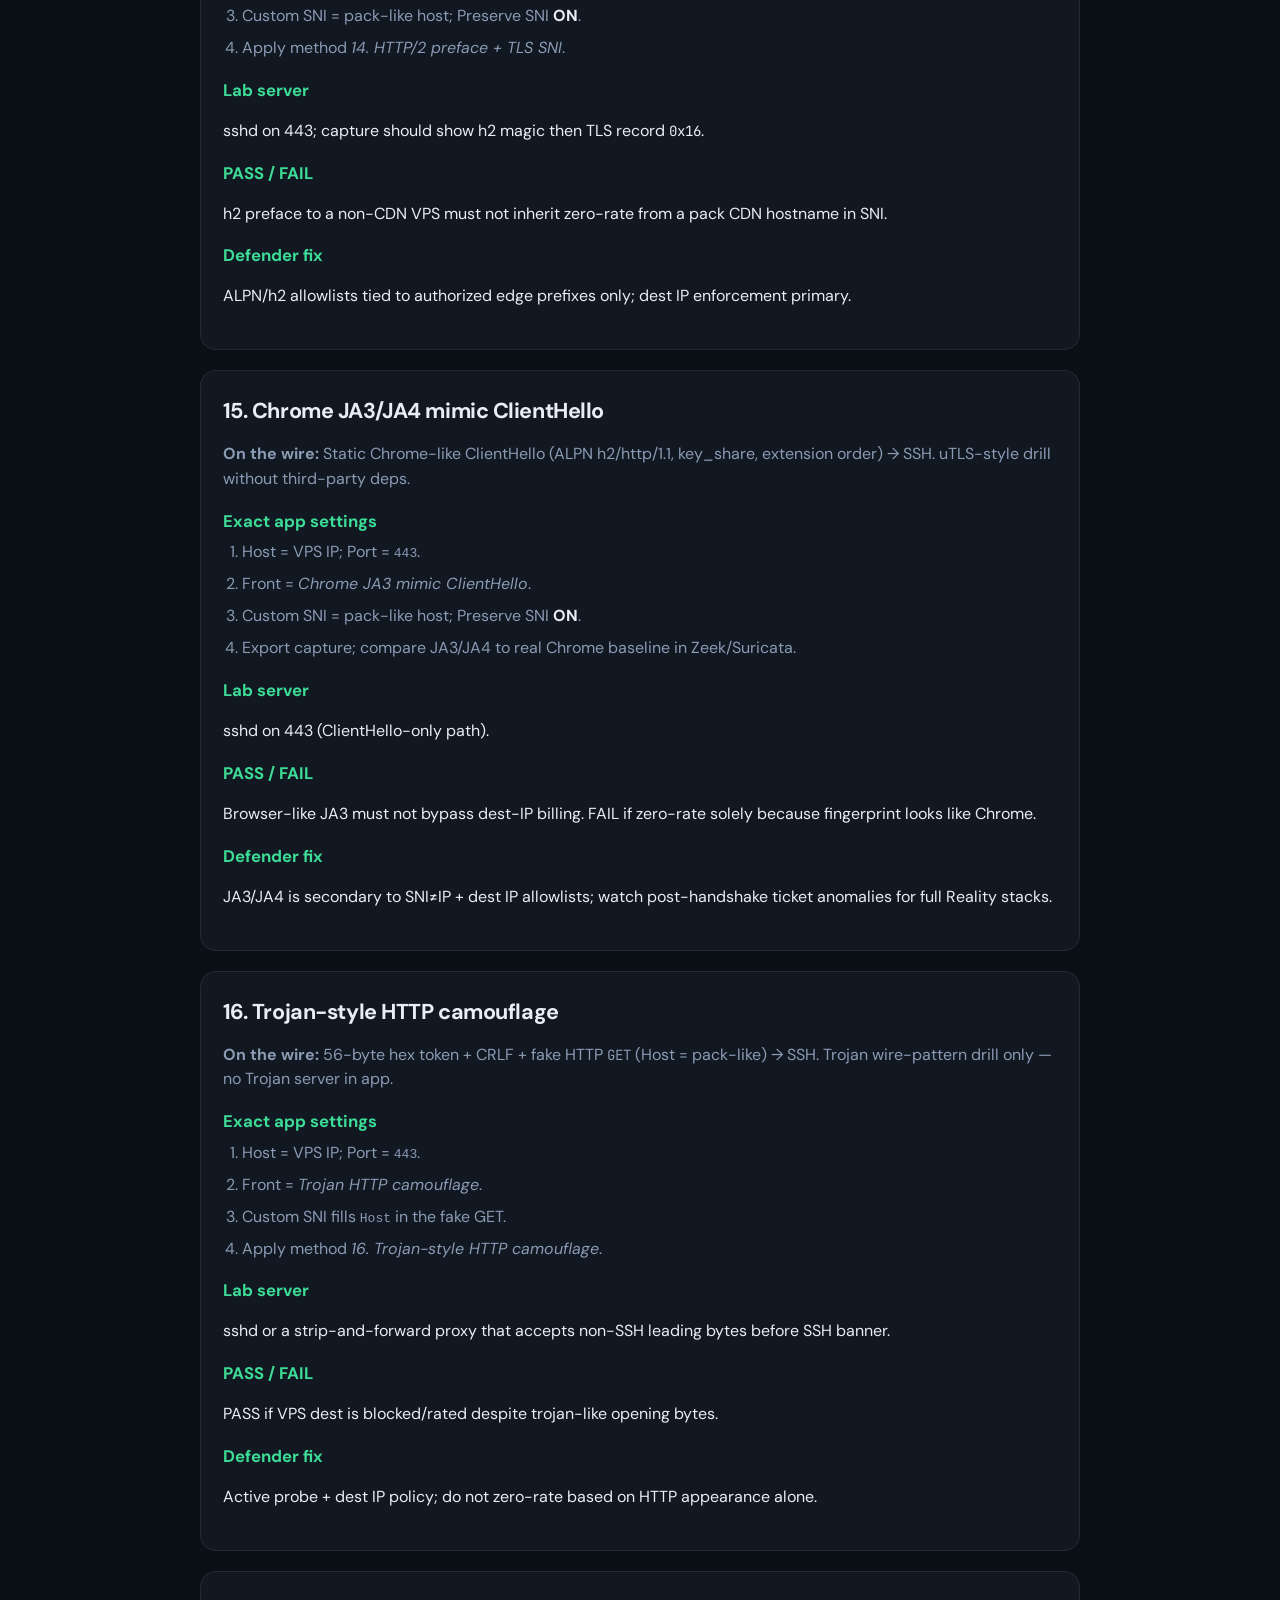
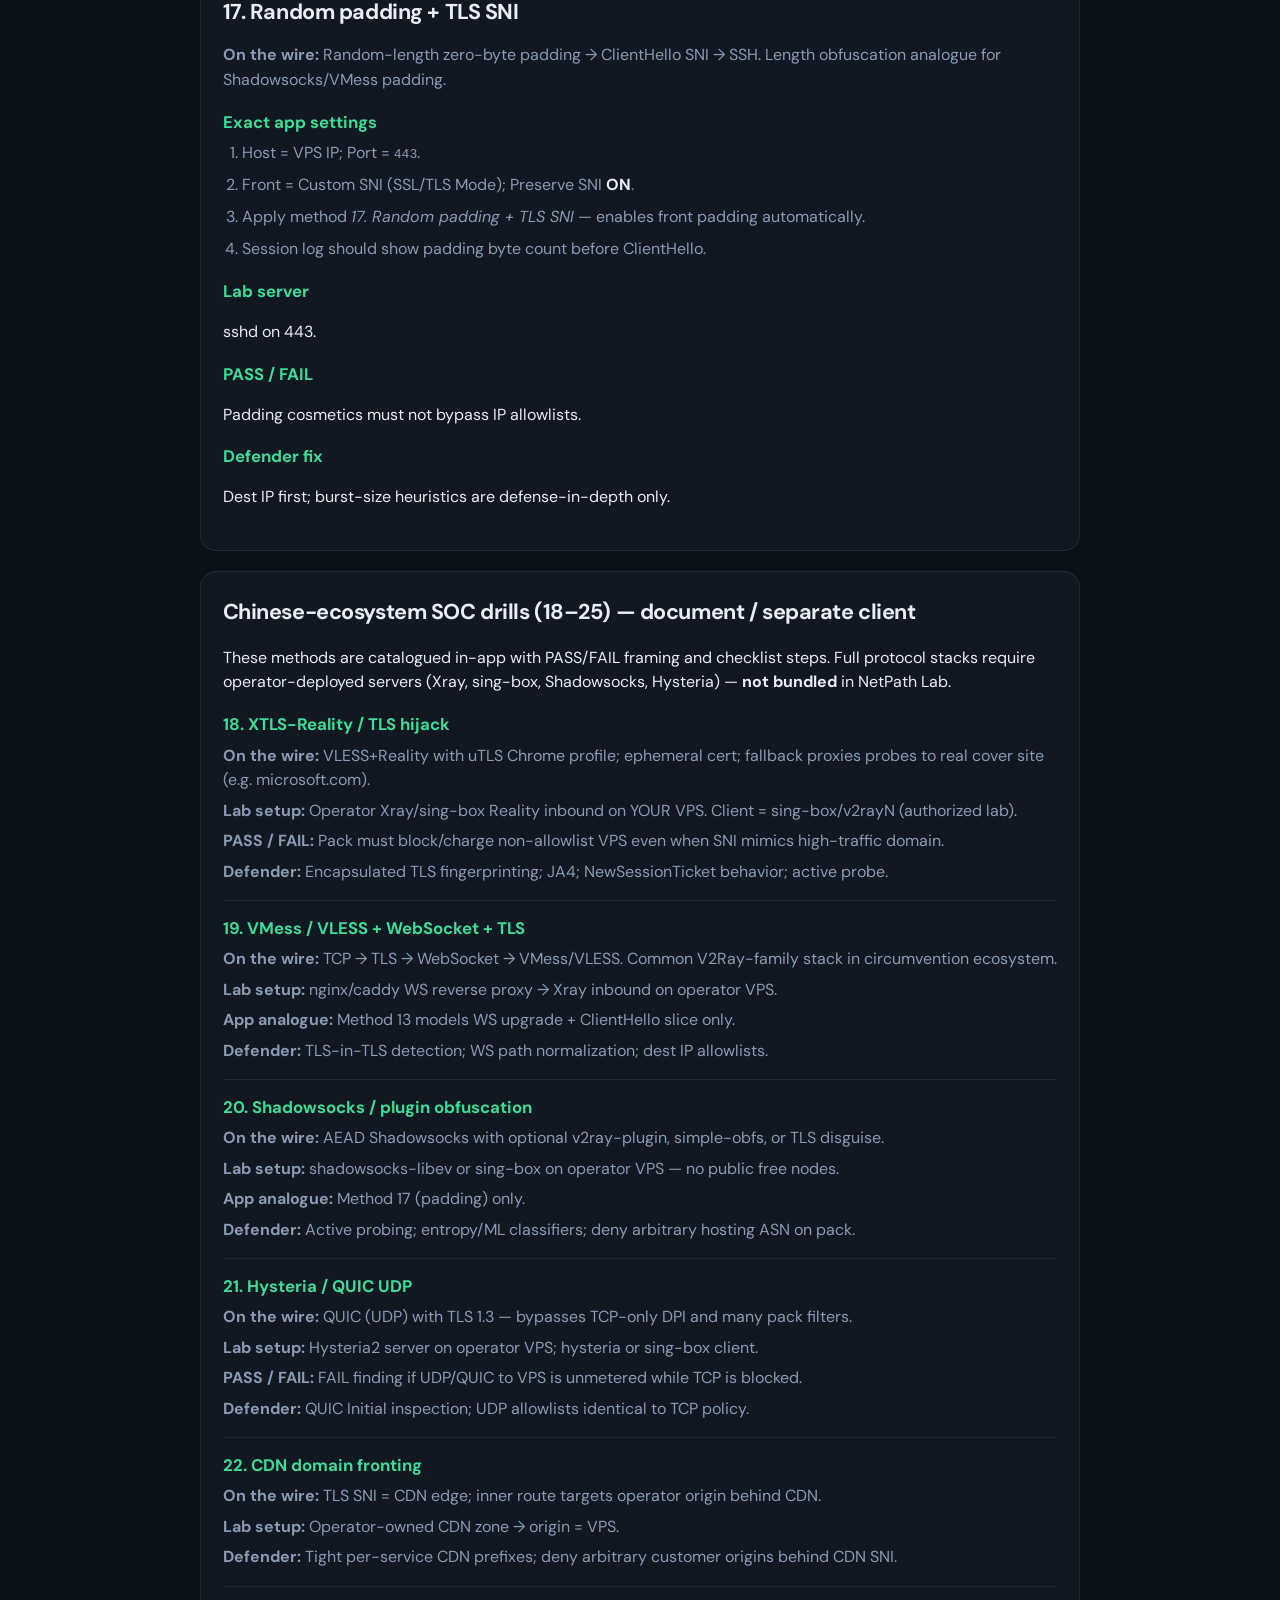
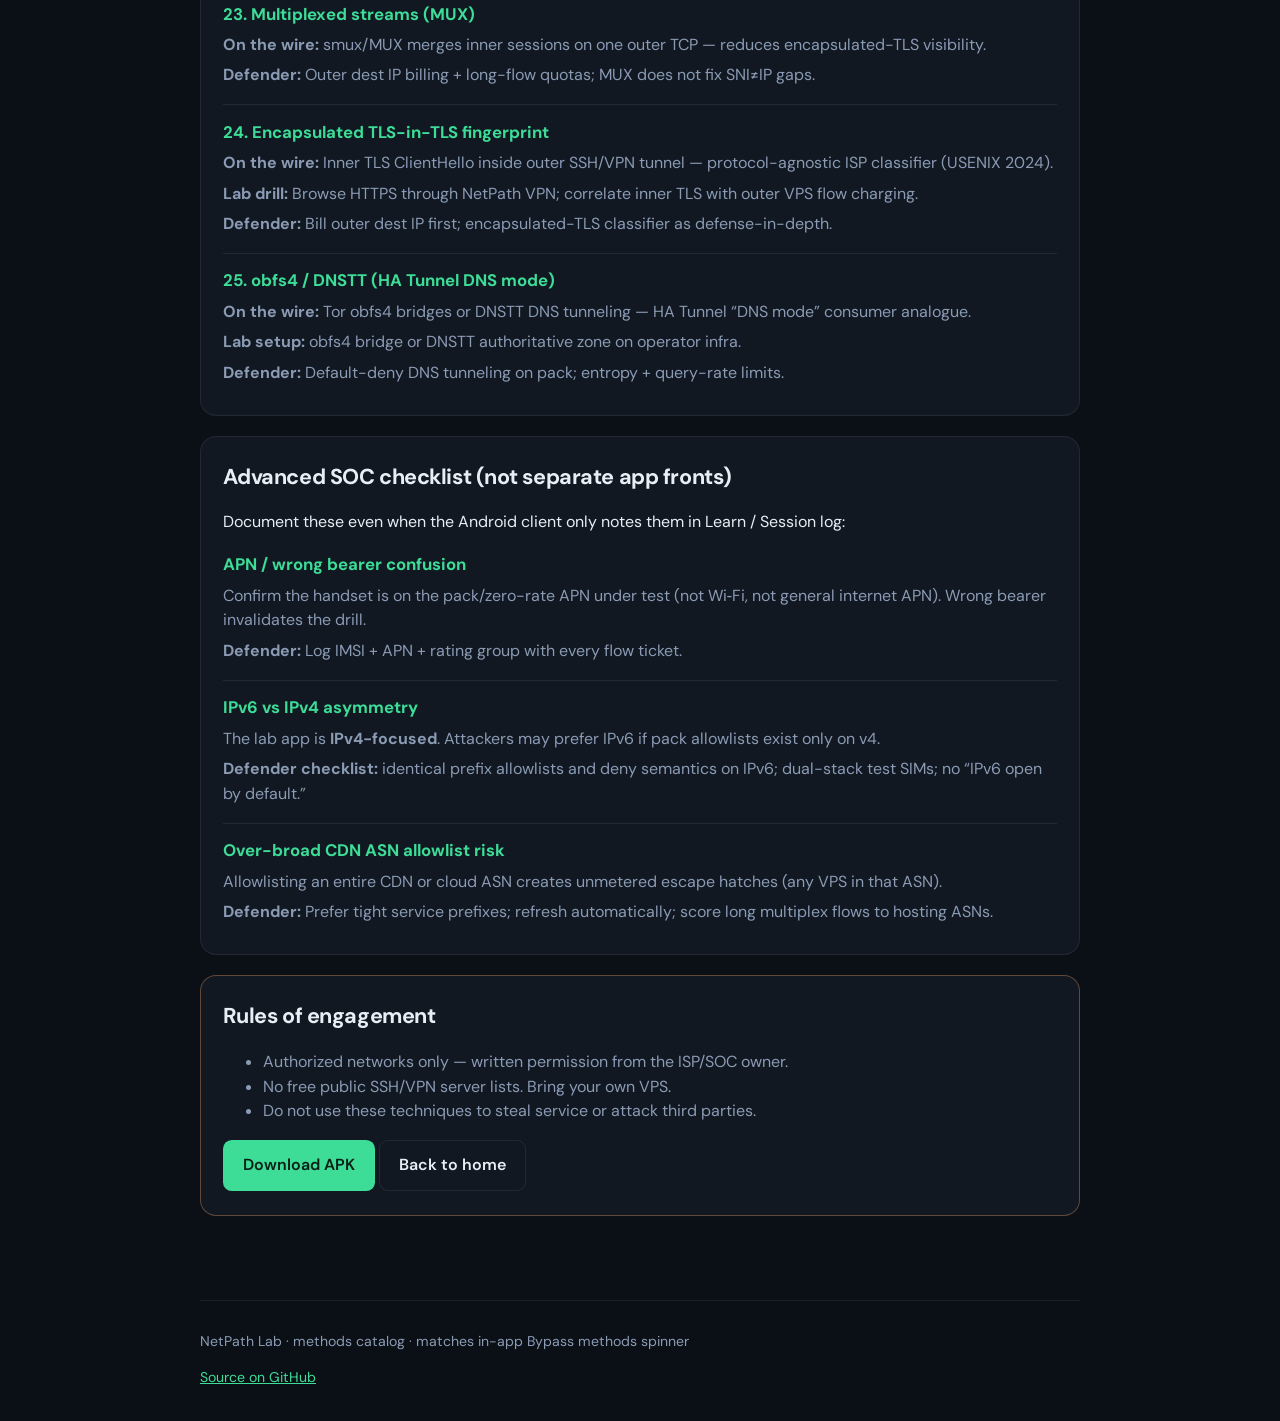
==== commit 07c7a47f: "Add SSH :22 baseline config from probe findings. Probe showed OpenSSH on port 22 and AUTH_OK only on" ====
--- a/docs/methods.html
+++ b/docs/methods.html
@@ -82,6 +82,7 @@
             </tr>
           </thead>
           <tbody>
+            <tr><td>0. SSH :22 direct (baseline)</td><td><a href="downloads/configs/00-ssh-direct-22.nplab.json" download>00-ssh-direct-22.nplab.json</a></td><td>22</td><td><code>DIRECT</code></td><td>Import → Connect (probe baseline)</td></tr>
             <tr><td>1. SNI mismatch</td><td><a href="downloads/configs/01-sni-mismatch.nplab.json" download>01-sni-mismatch.nplab.json</a></td><td>443</td><td><code>TLS_SNI_CLIENTHELLO_ONLY</code></td><td>Import → Connect</td></tr>
             <tr><td>2. Preserve SNI</td><td><a href="downloads/configs/02-preserve-sni.nplab.json" download>02-preserve-sni.nplab.json</a></td><td>443</td><td><code>TLS_SNI_CLIENTHELLO_ONLY</code></td><td>Import → Connect</td></tr>
             <tr><td>3. Realm Host v2</td><td><a href="downloads/configs/03-realm-host-v2.nplab.json" download>03-realm-host-v2.nplab.json</a></td><td>443</td><td><code>TLS_SNI_CLIENTHELLO_ONLY</code></td><td>Import → Connect</td></tr>
